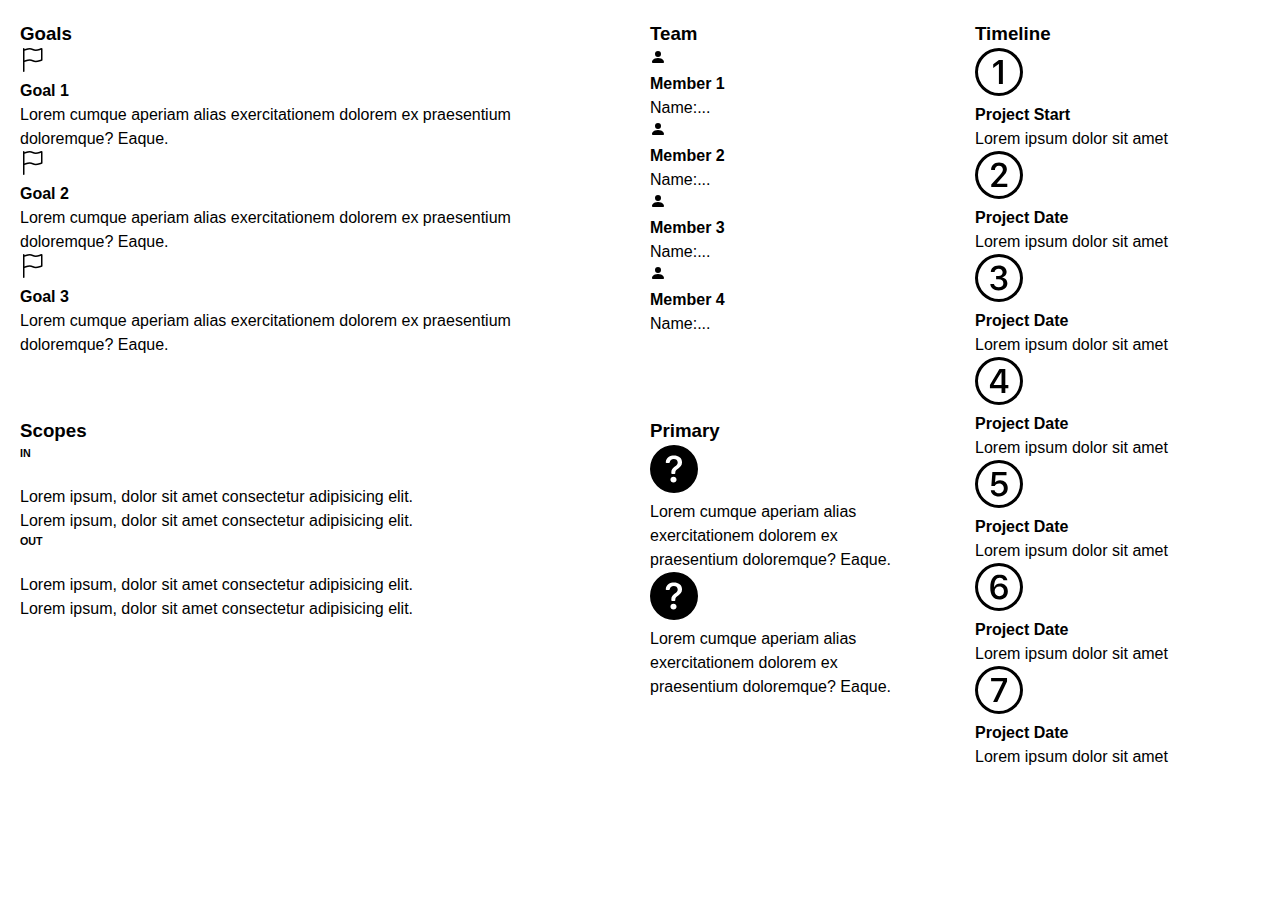
==== digital-cv.html @ 248bc459 "Add files via upload" ====
<!DOCTYPE html>
<html lang="en">
  <head>
    <meta charset="UTF-8" />
    <meta http-equiv="X-UA-Compatible" content="IE=edge" />
    <meta name="viewport" content="width=device-width, initial-scale=1.0" />
    <title>Digital-cv</title>

    <link rel="preconnect" href="https://fonts.googleapis.com" />
    <link rel="preconnect" href="https://fonts.gstatic.com" crossorigin />
    <link
      href="https://fonts.googleapis.com/css2?family=Inter:wght@200&display=swap"
      rel="stylesheet"
    />
    <link rel="stylesheet" href="css/font.css" />
    <link rel="stylesheet" href="css/laptop.css" />
    <link rel="stylesheet" href="css/mobile.css" />
    <link rel="stylesheet" href="css/tablet.css" />
    <link
      href="https://cdn.jsdelivr.net/npm/bootstrap@5.2.3/dist/css/bootstrap.min.css"
      rel="stylesheet"
      integrity="sha384-rbsA2VBKQhggwzxH7pPCaAqO46MgnOM80zW1RWuH61DGLwZJEdK2Kadq2F9CUG65"
      crossorigin="anonymous"
    />

    <meta name="viewport" content="width=device-width, initial-scale=1" />
  </head>
  <body>
    <script
      src="https://cdn.jsdelivr.net/npm/bootstrap@5.2.3/dist/js/bootstrap.bundle.min.js"
      integrity="sha384-kenU1KFdBIe4zVF0s0G1M5b4hcpxyD9F7jL+jjXkk+Q2h455rYXK/7HAuoJl+0I4"
      crossorigin="anonymous"
    ></script>
    <div class="digital-cv grid">
      <!--GOALS-->
      <div class="goals cv-digi">
        <h3><strong>Goals</strong></h3>
        <div class="content-goals">
          <svg
            xmlns="http://www.w3.org/2000/svg"
            width="24"
            height="24"
            fill="currentColor"
            class="bi bi-flag"
            viewBox="0 0 16 16"
          >
            <path
              d="M14.778.085A.5.5 0 0 1 15 .5V8a.5.5 0 0 1-.314.464L14.5 8l.186.464-.003.001-.006.003-.023.009a12.435 12.435 0 0 1-.397.15c-.264.095-.631.223-1.047.35-.816.252-1.879.523-2.71.523-.847 0-1.548-.28-2.158-.525l-.028-.01C7.68 8.71 7.14 8.5 6.5 8.5c-.7 0-1.638.23-2.437.477A19.626 19.626 0 0 0 3 9.342V15.5a.5.5 0 0 1-1 0V.5a.5.5 0 0 1 1 0v.282c.226-.079.496-.17.79-.26C4.606.272 5.67 0 6.5 0c.84 0 1.524.277 2.121.519l.043.018C9.286.788 9.828 1 10.5 1c.7 0 1.638-.23 2.437-.477a19.587 19.587 0 0 0 1.349-.476l.019-.007.004-.002h.001M14 1.221c-.22.078-.48.167-.766.255-.81.252-1.872.523-2.734.523-.886 0-1.592-.286-2.203-.534l-.008-.003C7.662 1.21 7.139 1 6.5 1c-.669 0-1.606.229-2.415.478A21.294 21.294 0 0 0 3 1.845v6.433c.22-.078.48-.167.766-.255C4.576 7.77 5.638 7.5 6.5 7.5c.847 0 1.548.28 2.158.525l.028.01C9.32 8.29 9.86 8.5 10.5 8.5c.668 0 1.606-.229 2.415-.478A21.317 21.317 0 0 0 14 7.655V1.222z"
            />
          </svg>
          <p>
            <strong>Goal 1</strong><br />Lorem cumque aperiam alias
            exercitationem dolorem ex praesentium doloremque? Eaque.
          </p>
        </div>

        <div class="content-goals">
          <svg
            xmlns="http://www.w3.org/2000/svg"
            width="24"
            height="24"
            fill="currentColor"
            class="bi bi-flag"
            viewBox="0 0 16 16"
          >
            <path
              d="M14.778.085A.5.5 0 0 1 15 .5V8a.5.5 0 0 1-.314.464L14.5 8l.186.464-.003.001-.006.003-.023.009a12.435 12.435 0 0 1-.397.15c-.264.095-.631.223-1.047.35-.816.252-1.879.523-2.71.523-.847 0-1.548-.28-2.158-.525l-.028-.01C7.68 8.71 7.14 8.5 6.5 8.5c-.7 0-1.638.23-2.437.477A19.626 19.626 0 0 0 3 9.342V15.5a.5.5 0 0 1-1 0V.5a.5.5 0 0 1 1 0v.282c.226-.079.496-.17.79-.26C4.606.272 5.67 0 6.5 0c.84 0 1.524.277 2.121.519l.043.018C9.286.788 9.828 1 10.5 1c.7 0 1.638-.23 2.437-.477a19.587 19.587 0 0 0 1.349-.476l.019-.007.004-.002h.001M14 1.221c-.22.078-.48.167-.766.255-.81.252-1.872.523-2.734.523-.886 0-1.592-.286-2.203-.534l-.008-.003C7.662 1.21 7.139 1 6.5 1c-.669 0-1.606.229-2.415.478A21.294 21.294 0 0 0 3 1.845v6.433c.22-.078.48-.167.766-.255C4.576 7.77 5.638 7.5 6.5 7.5c.847 0 1.548.28 2.158.525l.028.01C9.32 8.29 9.86 8.5 10.5 8.5c.668 0 1.606-.229 2.415-.478A21.317 21.317 0 0 0 14 7.655V1.222z"
            />
          </svg>
          <p>
            <strong>Goal 2</strong><br />Lorem cumque aperiam alias
            exercitationem dolorem ex praesentium doloremque? Eaque.
          </p>
        </div>
        <div class="content-goals">
          <svg
            xmlns="http://www.w3.org/2000/svg"
            width="24"
            height="24"
            fill="currentColor"
            class="bi bi-flag"
            viewBox="0 0 16 16"
          >
            <path
              d="M14.778.085A.5.5 0 0 1 15 .5V8a.5.5 0 0 1-.314.464L14.5 8l.186.464-.003.001-.006.003-.023.009a12.435 12.435 0 0 1-.397.15c-.264.095-.631.223-1.047.35-.816.252-1.879.523-2.71.523-.847 0-1.548-.28-2.158-.525l-.028-.01C7.68 8.71 7.14 8.5 6.5 8.5c-.7 0-1.638.23-2.437.477A19.626 19.626 0 0 0 3 9.342V15.5a.5.5 0 0 1-1 0V.5a.5.5 0 0 1 1 0v.282c.226-.079.496-.17.79-.26C4.606.272 5.67 0 6.5 0c.84 0 1.524.277 2.121.519l.043.018C9.286.788 9.828 1 10.5 1c.7 0 1.638-.23 2.437-.477a19.587 19.587 0 0 0 1.349-.476l.019-.007.004-.002h.001M14 1.221c-.22.078-.48.167-.766.255-.81.252-1.872.523-2.734.523-.886 0-1.592-.286-2.203-.534l-.008-.003C7.662 1.21 7.139 1 6.5 1c-.669 0-1.606.229-2.415.478A21.294 21.294 0 0 0 3 1.845v6.433c.22-.078.48-.167.766-.255C4.576 7.77 5.638 7.5 6.5 7.5c.847 0 1.548.28 2.158.525l.028.01C9.32 8.29 9.86 8.5 10.5 8.5c.668 0 1.606-.229 2.415-.478A21.317 21.317 0 0 0 14 7.655V1.222z"
            />
          </svg>
          <p>
            <strong>Goal 3</strong><br />Lorem cumque aperiam alias
            exercitationem dolorem ex praesentium doloremque? Eaque.
          </p>
        </div>
      </div>
      <!--Team-->
      <div class="team cv-digi">
        <h3><strong>Team</strong></h3>
        <div class="all-team">
          <div class="content-team">
            <svg
              xmlns="http://www.w3.org/2000/svg"
              width="16"
              height="16"
              fill="currentColor"
              class="bi bi-person-fill"
              viewBox="0 0 16 16"
            >
              <path
                d="M3 14s-1 0-1-1 1-4 6-4 6 3 6 4-1 1-1 1H3zm5-6a3 3 0 1 0 0-6 3 3 0 0 0 0 6z"
              />
            </svg>
            <p><strong>Member 1</strong><br />Name:...</p>
          </div>
          <div class="content-team">
            <svg
              xmlns="http://www.w3.org/2000/svg"
              width="16"
              height="16"
              fill="currentColor"
              class="bi bi-person-fill"
              viewBox="0 0 16 16"
            >
              <path
                d="M3 14s-1 0-1-1 1-4 6-4 6 3 6 4-1 1-1 1H3zm5-6a3 3 0 1 0 0-6 3 3 0 0 0 0 6z"
              />
            </svg>
            <p><strong>Member 2</strong><br />Name:...</p>
          </div>
          <div class="content-team">
            <svg
              xmlns="http://www.w3.org/2000/svg"
              width="16"
              height="16"
              fill="currentColor"
              class="bi bi-person-fill"
              viewBox="0 0 16 16"
            >
              <path
                d="M3 14s-1 0-1-1 1-4 6-4 6 3 6 4-1 1-1 1H3zm5-6a3 3 0 1 0 0-6 3 3 0 0 0 0 6z"
              />
            </svg>
            <p><strong>Member 3</strong><br />Name:...</p>
          </div>
          <div class="content-team">
            <svg
              xmlns="http://www.w3.org/2000/svg"
              width="16"
              height="16"
              fill="currentColor"
              class="bi bi-person-fill"
              viewBox="0 0 16 16"
            >
              <path
                d="M3 14s-1 0-1-1 1-4 6-4 6 3 6 4-1 1-1 1H3zm5-6a3 3 0 1 0 0-6 3 3 0 0 0 0 6z"
              />
            </svg>
            <p><strong>Member 4</strong><br />Name:...</p>
          </div>
        </div>
      </div>
      <!--Timeline-->
      <div class="time-line cv-digi">
        <h3><strong>Timeline</strong></h3>
        <div class="conten-timeline">
          <svg
            xmlns="http://www.w3.org/2000/svg"
            width="48"
            height="48"
            fill="currentColor"
            class="bi bi-1-circle"
            viewBox="0 0 16 16"
          >
            <path
              d="M1 8a7 7 0 1 0 14 0A7 7 0 0 0 1 8Zm15 0A8 8 0 1 1 0 8a8 8 0 0 1 16 0ZM9.283 4.002V12H7.971V5.338h-.065L6.072 6.656V5.385l1.899-1.383h1.312Z"
            />
          </svg>
          <p class="text">
            <strong>Project Start</strong>
            <br />
            Lorem ipsum dolor sit amet
          </p>
        </div>
        <div class="conten-timeline">
          <svg
            xmlns="http://www.w3.org/2000/svg"
            width="48"
            height="48"
            fill="currentColor"
            class="bi bi-2-circle"
            viewBox="0 0 16 16"
          >
            <path
              d="M1 8a7 7 0 1 0 14 0A7 7 0 0 0 1 8Zm15 0A8 8 0 1 1 0 8a8 8 0 0 1 16 0ZM6.646 6.24v.07H5.375v-.064c0-1.213.879-2.402 2.637-2.402 1.582 0 2.613.949 2.613 2.215 0 1.002-.6 1.667-1.287 2.43l-.096.107-1.974 2.22v.077h3.498V12H5.422v-.832l2.97-3.293c.434-.475.903-1.008.903-1.705 0-.744-.557-1.236-1.313-1.236-.843 0-1.336.615-1.336 1.306Z"
            />
          </svg>
          <p class="text">
            <strong>Project Date</strong>
            <br />
            Lorem ipsum dolor sit amet
          </p>
        </div>
        <div class="conten-timeline">
          <svg
            xmlns="http://www.w3.org/2000/svg"
            width="48"
            height="48"
            fill="currentColor"
            class="bi bi-3-circle"
            viewBox="0 0 16 16"
          >
            <path
              d="M7.918 8.414h-.879V7.342h.838c.78 0 1.348-.522 1.342-1.237 0-.709-.563-1.195-1.348-1.195-.79 0-1.312.498-1.348 1.055H5.275c.036-1.137.95-2.115 2.625-2.121 1.594-.012 2.608.885 2.637 2.062.023 1.137-.885 1.776-1.482 1.875v.07c.703.07 1.71.64 1.734 1.917.024 1.459-1.277 2.396-2.93 2.396-1.705 0-2.707-.967-2.754-2.144H6.33c.059.597.68 1.06 1.541 1.066.973.006 1.6-.563 1.588-1.354-.006-.779-.621-1.318-1.541-1.318Z"
            />
            <path
              d="M16 8A8 8 0 1 1 0 8a8 8 0 0 1 16 0ZM1 8a7 7 0 1 0 14 0A7 7 0 0 0 1 8Z"
            />
          </svg>
          <p class="text">
            <strong>Project Date</strong>
            <br />
            Lorem ipsum dolor sit amet
          </p>
        </div>
        <div class="conten-timeline">
          <svg
            xmlns="http://www.w3.org/2000/svg"
            width="48"
            height="48"
            fill="currentColor"
            class="bi bi-4-circle"
            viewBox="0 0 16 16"
          >
            <path
              d="M7.519 5.057c.22-.352.439-.703.657-1.055h1.933v5.332h1.008v1.107H10.11V12H8.85v-1.559H4.978V9.322c.77-1.427 1.656-2.847 2.542-4.265ZM6.225 9.281v.053H8.85V5.063h-.065c-.867 1.33-1.787 2.806-2.56 4.218Z"
            />
            <path
              d="M16 8A8 8 0 1 1 0 8a8 8 0 0 1 16 0ZM1 8a7 7 0 1 0 14 0A7 7 0 0 0 1 8Z"
            />
          </svg>
          <p class="text">
            <strong>Project Date</strong>
            <br />
            Lorem ipsum dolor sit amet
          </p>
        </div>
        <div class="conten-timeline">
          <svg
            xmlns="http://www.w3.org/2000/svg"
            width="48"
            height="48"
            fill="currentColor"
            class="bi bi-5-circle"
            viewBox="0 0 16 16"
          >
            <path
              d="M1 8a7 7 0 1 1 14 0A7 7 0 0 1 1 8Zm15 0A8 8 0 1 0 0 8a8 8 0 0 0 16 0Zm-8.006 4.158c-1.57 0-2.654-.902-2.719-2.115h1.237c.14.72.832 1.031 1.529 1.031.791 0 1.57-.597 1.57-1.681 0-.967-.732-1.57-1.582-1.57-.767 0-1.242.45-1.435.808H5.445L5.791 4h4.705v1.103H6.875l-.193 2.343h.064c.17-.258.715-.68 1.611-.68 1.383 0 2.561.944 2.561 2.585 0 1.687-1.184 2.806-2.924 2.806Z"
            />
          </svg>
          <p class="text">
            <strong>Project Date</strong>
            <br />
            Lorem ipsum dolor sit amet
          </p>
        </div>
        <div class="conten-timeline">
          <svg
            xmlns="http://www.w3.org/2000/svg"
            width="48"
            height="48"
            fill="currentColor"
            class="bi bi-6-circle"
            viewBox="0 0 16 16"
          >
            <path
              d="M1 8a7 7 0 1 0 14 0A7 7 0 0 0 1 8Zm15 0A8 8 0 1 1 0 8a8 8 0 0 1 16 0ZM8.21 3.855c1.612 0 2.515.99 2.573 1.899H9.494c-.1-.358-.51-.815-1.312-.815-1.078 0-1.817 1.09-1.805 3.036h.082c.229-.545.855-1.155 1.98-1.155 1.254 0 2.508.88 2.508 2.555 0 1.77-1.218 2.783-2.847 2.783-.932 0-1.84-.328-2.409-1.254-.369-.603-.597-1.459-.597-2.642 0-3.012 1.248-4.407 3.117-4.407Zm-.099 4.008c-.92 0-1.564.65-1.564 1.576 0 1.032.703 1.635 1.558 1.635.868 0 1.553-.533 1.553-1.629 0-1.06-.744-1.582-1.547-1.582Z"
            />
          </svg>
          <p class="text">
            <strong>Project Date</strong>
            <br />
            Lorem ipsum dolor sit amet
          </p>
        </div>
        <div class="conten-timeline">
          <svg
            xmlns="http://www.w3.org/2000/svg"
            width="48"
            height="48"
            fill="currentColor"
            class="bi bi-7-circle"
            viewBox="0 0 16 16"
          >
            <path
              d="M1 8a7 7 0 1 0 14 0A7 7 0 0 0 1 8Zm15 0A8 8 0 1 1 0 8a8 8 0 0 1 16 0ZM5.37 5.11V4.001h5.308V5.15L7.42 12H6.025l3.317-6.82v-.07H5.369Z"
            />
          </svg>
          <p class="text">
            <strong>Project Date</strong>
            <br />
            Lorem ipsum dolor sit amet
          </p>
        </div>
      </div>
      <!--Scopes-->
      <div class="scopes cv-digi">
        <h3><strong>Scopes</strong></h3>
        <div class="content-scopes">
          <div class="in">
            <h6><strong>IN</strong></h6>
            <br />
            <p>Lorem ipsum, dolor sit amet consectetur adipisicing elit.</p>

            <p>Lorem ipsum, dolor sit amet consectetur adipisicing elit.</p>
          </div>
          <div class="out">
            <h6><strong>OUT</strong></h6>
            <br />
            <p>Lorem ipsum, dolor sit amet consectetur adipisicing elit.</p>

            <p>Lorem ipsum, dolor sit amet consectetur adipisicing elit.</p>
          </div>
        </div>
      </div>
      <!--PRIMARY-->
      <div class="primary cv-digi">
        <h3><strong>Primary</strong></h3>
        <div class="conten-primary">
          <svg
            xmlns="http://www.w3.org/2000/svg"
            width="48"
            height="48"
            fill="currentColor"
            class="bi bi-question-circle-fill"
            viewBox="0 0 16 16"
          >
            <path
              d="M16 8A8 8 0 1 1 0 8a8 8 0 0 1 16 0zM5.496 6.033h.825c.138 0 .248-.113.266-.25.09-.656.54-1.134 1.342-1.134.686 0 1.314.343 1.314 1.168 0 .635-.374.927-.965 1.371-.673.489-1.206 1.06-1.168 1.987l.003.217a.25.25 0 0 0 .25.246h.811a.25.25 0 0 0 .25-.25v-.105c0-.718.273-.927 1.01-1.486.609-.463 1.244-.977 1.244-2.056 0-1.511-1.276-2.241-2.673-2.241-1.267 0-2.655.59-2.75 2.286a.237.237 0 0 0 .241.247zm2.325 6.443c.61 0 1.029-.394 1.029-.927 0-.552-.42-.94-1.029-.94-.584 0-1.009.388-1.009.94 0 .533.425.927 1.01.927z"
            />
          </svg>
          <p>
            Lorem cumque aperiam alias exercitationem dolorem ex praesentium
            doloremque? Eaque.
          </p>
        </div>
        <div class="conten-primary">
          <svg
            xmlns="http://www.w3.org/2000/svg"
            width="48"
            height="48"
            fill="currentColor"
            class="bi bi-question-circle-fill"
            viewBox="0 0 16 16"
          >
            <path
              d="M16 8A8 8 0 1 1 0 8a8 8 0 0 1 16 0zM5.496 6.033h.825c.138 0 .248-.113.266-.25.09-.656.54-1.134 1.342-1.134.686 0 1.314.343 1.314 1.168 0 .635-.374.927-.965 1.371-.673.489-1.206 1.06-1.168 1.987l.003.217a.25.25 0 0 0 .25.246h.811a.25.25 0 0 0 .25-.25v-.105c0-.718.273-.927 1.01-1.486.609-.463 1.244-.977 1.244-2.056 0-1.511-1.276-2.241-2.673-2.241-1.267 0-2.655.59-2.75 2.286a.237.237 0 0 0 .241.247zm2.325 6.443c.61 0 1.029-.394 1.029-.927 0-.552-.42-.94-1.029-.94-.584 0-1.009.388-1.009.94 0 .533.425.927 1.01.927z"
            />
          </svg>
          <p>
            Lorem cumque aperiam alias exercitationem dolorem ex praesentium
            doloremque? Eaque.
          </p>
        </div>
      </div>
    </div>
  </body>
</html>
---- css/font.css ----
@font-face {
	font-family: 'open_sanslight';
	src: url('../fonts/OpenSans-Light-webfont.eot');
	src: url('../fonts/OpenSans-Light-webfont.eot#iefix') format('embedded-opentype'),
		url('../fonts/OpenSans-Light-webfont.woff') format('woff'),
		url('../fonts/OpenSans-Light-webfont.ttf') format('truetype'),
		url('../fonts/OpenSans-Light-webfont.svg#open_sanslight') format('svg');
	font-weight: normal;
	font-style: normal;

}

@font-face {
	font-family: 'open_sansitalic';
	src: url('../fonts/OpenSans-Italic-webfont.eot');
	src: url('../fonts/OpenSans-Italic-webfont.eot#iefix') format('embedded-opentype'),
		url('../fonts/OpenSans-Italic-webfont.woff') format('woff'),
		url('../fonts/OpenSans-Italic-webfont.ttf') format('truetype'),
		url('../fonts/OpenSans-Italic-webfont.svg#open_sansitalic') format('svg');
	font-weight: normal;
	font-style: normal;

}

@font-face {
	font-family: 'open_sanssemibold';
	src: url('../fonts/OpenSans-Semibold-webfont.eot');
	src: url('../fonts/OpenSans-Semibold-webfont.eot#iefix') format('embedded-opentype'),
		url('../fonts/OpenSans-Semibold-webfont.woff') format('woff'),
		url('../fonts/OpenSans-Semibold-webfont.ttf') format('truetype'),
		url('../fonts/OpenSans-Semibold-webfont.svg#open_sanssemibold') format('svg');
	font-weight: normal;
	font-style: normal;

}


@font-face {
	font-family: 'open_sanslight_italic';
	src: url('../fonts/OpenSans-LightItalic-webfont.eot');
	src: url('../fonts/OpenSans-LightItalic-webfont.eot#iefix') format('embedded-opentype'),
		url('../fonts/OpenSans-LightItalic-webfont.woff') format('woff'),
		url('../fonts/OpenSans-LightItalic-webfont.ttf') format('truetype'),
		url('../fonts/OpenSans-LightItalic-webfont.svg#open_sanslight_italic') format('svg');
	font-weight: normal;
	font-style: normal;

}

@font-face {
	font-family: 'open_sansregular';
	src: url('../fonts/OpenSans-Regular-webfont.eot');
	src: url('../fonts/OpenSans-Regular-webfont.eot#iefix') format('embedded-opentype'),
		url('../fonts/OpenSans-Regular-webfont.woff') format('woff'),
		url('../fonts/OpenSans-Regular-webfont.ttf') format('truetype'),
		url('../fonts/OpenSans-Regular-webfont.svg#open_sansregular') format('svg');
	font-weight: normal;
	font-style: normal;

}


@font-face {
	font-family: 'fontello';
	src: url('../fonts/fontello.eot');
	src: url('../fonts/fontello.eot#iefix') format('embedded-opentype'),
		url('../fonts/fontello.woff') format('woff'),
		url('../fonts/fontello.ttf') format('truetype'),
		url('../fonts/fontello.svg#fontello') format('svg');
	font-weight: normal;
	font-style: normal;
}

[class^="icon-"]:before,
[class*=" icon-"]:before {
	font-family: "fontello";
	font-style: normal;
	font-weight: normal;
	speak-as: none;

	display: inline-block;
	text-decoration: inherit;
	width: 1em;
	margin-right: .2em;
	text-align: center;
	/* opacity: .8; */

	/* For safety - reset parent styles, that can break glyph codes*/
	font-variant: normal;
	text-transform: none;

	/* fix buttons height, for twitter bootstrap */
	line-height: 1em;

	/* Animation center compensation - margins should be symmetric */
	/* remove if not needed */
	margin-left: .2em;

	/* you can be more comfortable with increased icons size */
	/* font-size: 120%; */

	/* Font smoothing. That was taken from TWBS */
	-webkit-font-smoothing: antialiased;
	-moz-osx-font-smoothing: grayscale;

	/* Uncomment for 3D effect */
	/* text-shadow: 1px 1px 1px rgba(127, 127, 127, 0.3); */
}

.icon-emo-happy:before {
	content: '\e800';
}

/* '' */
.icon-emo-wink:before {
	content: '\e801';
}

/* '' */
.icon-emo-wink2:before {
	content: '\e802';
}

/* '' */
.icon-emo-unhappy:before {
	content: '\e803';
}

/* '' */
.icon-emo-sleep:before {
	content: '\e804';
}

/* '' */
.icon-emo-thumbsup:before {
	content: '\e805';
}

/* '' */
.icon-emo-devil:before {
	content: '\e806';
}

/* '' */
.icon-emo-surprised:before {
	content: '\e807';
}

/* '' */
.icon-emo-tongue:before {
	content: '\e808';
}

/* '' */
.icon-emo-coffee:before {
	content: '\e809';
}

/* '' */
.icon-emo-sunglasses:before {
	content: '\e80a';
}

/* '' */
.icon-emo-displeased:before {
	content: '\e80b';
}

/* '' */
.icon-emo-beer:before {
	content: '\e80c';
}

/* '' */
.icon-emo-grin:before {
	content: '\e80d';
}

/* '' */
.icon-emo-angry:before {
	content: '\e80e';
}

/* '' */
.icon-emo-saint:before {
	content: '\e80f';
}

/* '' */
.icon-emo-cry:before {
	content: '\e810';
}

/* '' */
.icon-emo-shoot:before {
	content: '\e811';
}

/* '' */
.icon-emo-squint:before {
	content: '\e812';
}

/* '' */
.icon-emo-laugh:before {
	content: '\e813';
}

/* '' */
.icon-spin1:before {
	content: '\e814';
}

/* '' */
.icon-spin2:before {
	content: '\e815';
}

/* '' */
.icon-spin3:before {
	content: '\e816';
}

/* '' */
.icon-spin4:before {
	content: '\e817';
}

/* '' */
.icon-spin5:before {
	content: '\e818';
}

/* '' */
.icon-spin6:before {
	content: '\e819';
}

/* '' */
.icon-firefox:before {
	content: '\e81a';
}

/* '' */
.icon-chrome:before {
	content: '\e81b';
}

/* '' */
.icon-opera:before {
	content: '\e81c';
}

/* '' */
.icon-ie:before {
	content: '\e81d';
}

/* '' */
.icon-crown:before {
	content: '\e81e';
}

/* '' */
.icon-crown-plus:before {
	content: '\e81f';
}

/* '' */
.icon-crown-minus:before {
	content: '\e820';
}

/* '' */
.icon-marquee:before {
	content: '\e821';
}

/* '' */
.icon-glass:before {
	content: '\e822';
}

/* '' */
.icon-music:before {
	content: '\e823';
}

/* '' */
.icon-search:before {
	content: '\e824';
}

/* '' */
.icon-mail:before {
	content: '\e825';
}

/* '' */
.icon-mail-alt:before {
	content: '\e826';
}

/* '' */
.icon-mail-squared:before {
	content: '\e827';
}

/* '' */
.icon-heart:before {
	content: '\e828';
}

/* '' */
.icon-heart-empty:before {
	content: '\e829';
}

/* '' */
.icon-star-1:before {
	content: '\e82a';
}

/* '' */
.icon-star-empty-1:before {
	content: '\e82b';
}

/* '' */
.icon-star-half:before {
	content: '\e82c';
}

/* '' */
.icon-star-half-alt:before {
	content: '\e82d';
}

/* '' */
.icon-user:before {
	content: '\e82e';
}

/* '' */
.icon-user-plus:before {
	content: '\e82f';
}

/* '' */
.icon-user-times:before {
	content: '\e830';
}

/* '' */
.icon-users:before {
	content: '\e831';
}

/* '' */
.icon-male:before {
	content: '\e832';
}

/* '' */
.icon-female:before {
	content: '\e833';
}

/* '' */
.icon-child:before {
	content: '\e834';
}

/* '' */
.icon-user-secret:before {
	content: '\e835';
}

/* '' */
.icon-video:before {
	content: '\e836';
}

/* '' */
.icon-videocam:before {
	content: '\e837';
}

/* '' */
.icon-picture:before {
	content: '\e838';
}

/* '' */
.icon-camera:before {
	content: '\e839';
}

/* '' */
.icon-camera-alt:before {
	content: '\e83a';
}

/* '' */
.icon-th-large:before {
	content: '\e83b';
}

/* '' */
.icon-th:before {
	content: '\e83c';
}

/* '' */
.icon-th-list:before {
	content: '\e83d';
}

/* '' */
.icon-ok:before {
	content: '\e83e';
}

/* '' */
.icon-ok-circled:before {
	content: '\e83f';
}

/* '' */
.icon-ok-circled2:before {
	content: '\e840';
}

/* '' */
.icon-ok-squared:before {
	content: '\e841';
}

/* '' */
.icon-cancel:before {
	content: '\e842';
}

/* '' */
.icon-cancel-circled:before {
	content: '\e843';
}

/* '' */
.icon-cancel-circled2:before {
	content: '\e844';
}

/* '' */
.icon-plus:before {
	content: '\e845';
}

/* '' */
.icon-plus-circled:before {
	content: '\e846';
}

/* '' */
.icon-plus-squared:before {
	content: '\e847';
}

/* '' */
.icon-plus-squared-alt:before {
	content: '\e848';
}

/* '' */
.icon-minus:before {
	content: '\e849';
}

/* '' */
.icon-minus-circled:before {
	content: '\e84a';
}

/* '' */
.icon-minus-squared:before {
	content: '\e84b';
}

/* '' */
.icon-minus-squared-alt:before {
	content: '\e84c';
}

/* '' */
.icon-help:before {
	content: '\e84d';
}

/* '' */
.icon-help-circled:before {
	content: '\e84e';
}

/* '' */
.icon-info-circled:before {
	content: '\e84f';
}

/* '' */
.icon-info:before {
	content: '\e850';
}

/* '' */
.icon-home:before {
	content: '\e851';
}

/* '' */
.icon-link:before {
	content: '\e852';
}

/* '' */
.icon-unlink:before {
	content: '\e853';
}

/* '' */
.icon-link-ext:before {
	content: '\e854';
}

/* '' */
.icon-link-ext-alt:before {
	content: '\e855';
}

/* '' */
.icon-attach:before {
	content: '\e856';
}

/* '' */
.icon-lock:before {
	content: '\e857';
}

/* '' */
.icon-lock-open:before {
	content: '\e858';
}

/* '' */
.icon-lock-open-alt:before {
	content: '\e859';
}

/* '' */
.icon-pin:before {
	content: '\e85a';
}

/* '' */
.icon-eye:before {
	content: '\e85b';
}

/* '' */
.icon-eye-off:before {
	content: '\e85c';
}

/* '' */
.icon-tag-1:before {
	content: '\e85d';
}

/* '' */
.icon-tags:before {
	content: '\e85e';
}

/* '' */
.icon-bookmark:before {
	content: '\e85f';
}

/* '' */
.icon-bookmark-empty:before {
	content: '\e860';
}

/* '' */
.icon-flag:before {
	content: '\e861';
}

/* '' */
.icon-flag-empty:before {
	content: '\e862';
}

/* '' */
.icon-flag-checkered:before {
	content: '\e863';
}

/* '' */
.icon-thumbs-up:before {
	content: '\e864';
}

/* '' */
.icon-thumbs-down:before {
	content: '\e865';
}

/* '' */
.icon-thumbs-up-alt:before {
	content: '\e866';
}

/* '' */
.icon-thumbs-down-alt:before {
	content: '\e867';
}

/* '' */
.icon-download:before {
	content: '\e868';
}

/* '' */
.icon-upload:before {
	content: '\e869';
}

/* '' */
.icon-download-cloud:before {
	content: '\e86a';
}

/* '' */
.icon-upload-cloud:before {
	content: '\e86b';
}

/* '' */
.icon-reply:before {
	content: '\e86c';
}

/* '' */
.icon-reply-all:before {
	content: '\e86d';
}

/* '' */
.icon-forward:before {
	content: '\e86e';
}

/* '' */
.icon-quote-left:before {
	content: '\e86f';
}

/* '' */
.icon-quote-right:before {
	content: '\e870';
}

/* '' */
.icon-code:before {
	content: '\e871';
}

/* '' */
.icon-export:before {
	content: '\e872';
}

/* '' */
.icon-export-alt:before {
	content: '\e873';
}

/* '' */
.icon-share:before {
	content: '\e874';
}

/* '' */
.icon-share-squared:before {
	content: '\e875';
}

/* '' */
.icon-pencil:before {
	content: '\e876';
}

/* '' */
.icon-pencil-squared:before {
	content: '\e877';
}

/* '' */
.icon-edit:before {
	content: '\e878';
}

/* '' */
.icon-print:before {
	content: '\e879';
}

/* '' */
.icon-retweet:before {
	content: '\e87a';
}

/* '' */
.icon-keyboard:before {
	content: '\e87b';
}

/* '' */
.icon-gamepad:before {
	content: '\e87c';
}

/* '' */
.icon-comment:before {
	content: '\e87d';
}

/* '' */
.icon-chat:before {
	content: '\e87e';
}

/* '' */
.icon-comment-empty:before {
	content: '\e87f';
}

/* '' */
.icon-chat-empty:before {
	content: '\e880';
}

/* '' */
.icon-bell:before {
	content: '\e881';
}

/* '' */
.icon-bell-alt:before {
	content: '\e882';
}

/* '' */
.icon-bell-off:before {
	content: '\e883';
}

/* '' */
.icon-bell-off-empty:before {
	content: '\e884';
}

/* '' */
.icon-attention-alt:before {
	content: '\e885';
}

/* '' */
.icon-attention:before {
	content: '\e886';
}

/* '' */
.icon-attention-circled:before {
	content: '\e887';
}

/* '' */
.icon-location:before {
	content: '\e888';
}

/* '' */
.icon-direction:before {
	content: '\e889';
}

/* '' */
.icon-compass:before {
	content: '\e88a';
}

/* '' */
.icon-trash:before {
	content: '\e88b';
}

/* '' */
.icon-trash-empty:before {
	content: '\e88c';
}

/* '' */
.icon-doc:before {
	content: '\e88d';
}

/* '' */
.icon-docs:before {
	content: '\e88e';
}

/* '' */
.icon-doc-text:before {
	content: '\e88f';
}

/* '' */
.icon-doc-inv:before {
	content: '\e890';
}

/* '' */
.icon-doc-text-inv:before {
	content: '\e891';
}

/* '' */
.icon-file-pdf:before {
	content: '\e892';
}

/* '' */
.icon-file-word:before {
	content: '\e893';
}

/* '' */
.icon-file-excel:before {
	content: '\e894';
}

/* '' */
.icon-file-powerpoint:before {
	content: '\e895';
}

/* '' */
.icon-file-image:before {
	content: '\e896';
}

/* '' */
.icon-file-archive:before {
	content: '\e897';
}

/* '' */
.icon-file-audio:before {
	content: '\e898';
}

/* '' */
.icon-file-video:before {
	content: '\e899';
}

/* '' */
.icon-file-code:before {
	content: '\e89a';
}

/* '' */
.icon-folder:before {
	content: '\e89b';
}

/* '' */
.icon-folder-open:before {
	content: '\e89c';
}

/* '' */
.icon-folder-empty:before {
	content: '\e89d';
}

/* '' */
.icon-folder-open-empty:before {
	content: '\e89e';
}

/* '' */
.icon-box:before {
	content: '\e89f';
}

/* '' */
.icon-rss:before {
	content: '\e8a0';
}

/* '' */
.icon-rss-squared:before {
	content: '\e8a1';
}

/* '' */
.icon-phone:before {
	content: '\e8a2';
}

/* '' */
.icon-phone-squared:before {
	content: '\e8a3';
}

/* '' */
.icon-fax:before {
	content: '\e8a4';
}

/* '' */
.icon-menu:before {
	content: '\e8a5';
}

/* '' */
.icon-cog:before {
	content: '\e8a6';
}

/* '' */
.icon-cog-alt:before {
	content: '\e8a7';
}

/* '' */
.icon-wrench:before {
	content: '\e8a8';
}

/* '' */
.icon-sliders:before {
	content: '\e8a9';
}

/* '' */
.icon-basket:before {
	content: '\e8aa';
}

/* '' */
.icon-cart-plus:before {
	content: '\e8ab';
}

/* '' */
.icon-cart-arrow-down:before {
	content: '\e8ac';
}

/* '' */
.icon-calendar:before {
	content: '\e8ad';
}

/* '' */
.icon-calendar-empty:before {
	content: '\e8ae';
}

/* '' */
.icon-login:before {
	content: '\e8af';
}

/* '' */
.icon-logout:before {
	content: '\e8b0';
}

/* '' */
.icon-mic:before {
	content: '\e8b1';
}

/* '' */
.icon-mute:before {
	content: '\e8b2';
}

/* '' */
.icon-volume-off:before {
	content: '\e8b3';
}

/* '' */
.icon-volume-down:before {
	content: '\e8b4';
}

/* '' */
.icon-volume-up:before {
	content: '\e8b5';
}

/* '' */
.icon-headphones:before {
	content: '\e8b6';
}

/* '' */
.icon-clock:before {
	content: '\e8b7';
}

/* '' */
.icon-lightbulb:before {
	content: '\e8b8';
}

/* '' */
.icon-block:before {
	content: '\e8b9';
}

/* '' */
.icon-resize-full:before {
	content: '\e8ba';
}

/* '' */
.icon-resize-full-alt:before {
	content: '\e8bb';
}

/* '' */
.icon-resize-small:before {
	content: '\e8bc';
}

/* '' */
.icon-resize-vertical:before {
	content: '\e8bd';
}

/* '' */
.icon-resize-horizontal:before {
	content: '\e8be';
}

/* '' */
.icon-move:before {
	content: '\e8bf';
}

/* '' */
.icon-zoom-in:before {
	content: '\e8c0';
}

/* '' */
.icon-zoom-out:before {
	content: '\e8c1';
}

/* '' */
.icon-down-circled2:before {
	content: '\e8c2';
}

/* '' */
.icon-up-circled2:before {
	content: '\e8c3';
}

/* '' */
.icon-left-circled2:before {
	content: '\e8c4';
}

/* '' */
.icon-right-circled2:before {
	content: '\e8c5';
}

/* '' */
.icon-down-dir:before {
	content: '\e8c6';
}

/* '' */
.icon-up-dir:before {
	content: '\e8c7';
}

/* '' */
.icon-left-dir:before {
	content: '\e8c8';
}

/* '' */
.icon-right-dir:before {
	content: '\e8c9';
}

/* '' */
.icon-down-open:before {
	content: '\e8ca';
}

/* '' */
.icon-left-open:before {
	content: '\e8cb';
}

/* '' */
.icon-right-open:before {
	content: '\e8cc';
}

/* '' */
.icon-up-open:before {
	content: '\e8cd';
}

/* '' */
.icon-angle-left:before {
	content: '\e8ce';
}

/* '' */
.icon-angle-right:before {
	content: '\e8cf';
}

/* '' */
.icon-angle-up:before {
	content: '\e8d0';
}

/* '' */
.icon-angle-down:before {
	content: '\e8d1';
}

/* '' */
.icon-angle-circled-left:before {
	content: '\e8d2';
}

/* '' */
.icon-angle-circled-right:before {
	content: '\e8d3';
}

/* '' */
.icon-angle-circled-up:before {
	content: '\e8d4';
}

/* '' */
.icon-angle-circled-down:before {
	content: '\e8d5';
}

/* '' */
.icon-angle-double-left:before {
	content: '\e8d6';
}

/* '' */
.icon-angle-double-right:before {
	content: '\e8d7';
}

/* '' */
.icon-angle-double-up:before {
	content: '\e8d8';
}

/* '' */
.icon-angle-double-down:before {
	content: '\e8d9';
}

/* '' */
.icon-down:before {
	content: '\e8da';
}

/* '' */
.icon-left:before {
	content: '\e8db';
}

/* '' */
.icon-right:before {
	content: '\e8dc';
}

/* '' */
.icon-up:before {
	content: '\e8dd';
}

/* '' */
.icon-down-big:before {
	content: '\e8de';
}

/* '' */
.icon-left-big:before {
	content: '\e8df';
}

/* '' */
.icon-right-big:before {
	content: '\e8e0';
}

/* '' */
.icon-up-big:before {
	content: '\e8e1';
}

/* '' */
.icon-right-hand:before {
	content: '\e8e2';
}

/* '' */
.icon-left-hand:before {
	content: '\e8e3';
}

/* '' */
.icon-up-hand:before {
	content: '\e8e4';
}

/* '' */
.icon-down-hand:before {
	content: '\e8e5';
}

/* '' */
.icon-left-circled:before {
	content: '\e8e6';
}

/* '' */
.icon-right-circled:before {
	content: '\e8e7';
}

/* '' */
.icon-up-circled:before {
	content: '\e8e8';
}

/* '' */
.icon-down-circled:before {
	content: '\e8e9';
}

/* '' */
.icon-cw:before {
	content: '\e8ea';
}

/* '' */
.icon-ccw:before {
	content: '\e8eb';
}

/* '' */
.icon-arrows-cw:before {
	content: '\e8ec';
}

/* '' */
.icon-level-up:before {
	content: '\e8ed';
}

/* '' */
.icon-level-down:before {
	content: '\e8ee';
}

/* '' */
.icon-shuffle:before {
	content: '\e8ef';
}

/* '' */
.icon-exchange:before {
	content: '\e8f0';
}

/* '' */
.icon-history:before {
	content: '\e8f1';
}

/* '' */
.icon-expand:before {
	content: '\e8f2';
}

/* '' */
.icon-collapse:before {
	content: '\e8f3';
}

/* '' */
.icon-expand-right:before {
	content: '\e8f4';
}

/* '' */
.icon-collapse-left:before {
	content: '\e8f5';
}

/* '' */
.icon-play:before {
	content: '\e8f6';
}

/* '' */
.icon-play-circled:before {
	content: '\e8f7';
}

/* '' */
.icon-play-circled2:before {
	content: '\e8f8';
}

/* '' */
.icon-stop:before {
	content: '\e8f9';
}

/* '' */
.icon-pause:before {
	content: '\e8fa';
}

/* '' */
.icon-to-end:before {
	content: '\e8fb';
}

/* '' */
.icon-to-end-alt:before {
	content: '\e8fc';
}

/* '' */
.icon-to-start:before {
	content: '\e8fd';
}

/* '' */
.icon-to-start-alt:before {
	content: '\e8fe';
}

/* '' */
.icon-fast-fw:before {
	content: '\e8ff';
}

/* '' */
.icon-fast-bw:before {
	content: '\e900';
}

/* '' */
.icon-eject:before {
	content: '\e901';
}

/* '' */
.icon-target:before {
	content: '\e902';
}

/* '' */
.icon-signal:before {
	content: '\e903';
}

/* '' */
.icon-wifi:before {
	content: '\e904';
}

/* '' */
.icon-award:before {
	content: '\e905';
}

/* '' */
.icon-desktop:before {
	content: '\e906';
}

/* '' */
.icon-laptop:before {
	content: '\e907';
}

/* '' */
.icon-tablet:before {
	content: '\e908';
}

/* '' */
.icon-mobile:before {
	content: '\e909';
}

/* '' */
.icon-inbox:before {
	content: '\e90a';
}

/* '' */
.icon-globe:before {
	content: '\e90b';
}

/* '' */
.icon-sun:before {
	content: '\e90c';
}

/* '' */
.icon-cloud:before {
	content: '\e90d';
}

/* '' */
.icon-flash:before {
	content: '\e90e';
}

/* '' */
.icon-moon:before {
	content: '\e90f';
}

/* '' */
.icon-umbrella-1:before {
	content: '\e910';
}

/* '' */
.icon-flight:before {
	content: '\e911';
}

/* '' */
.icon-fighter-jet:before {
	content: '\e912';
}

/* '' */
.icon-paper-plane:before {
	content: '\e913';
}

/* '' */
.icon-paper-plane-empty:before {
	content: '\e914';
}

/* '' */
.icon-space-shuttle:before {
	content: '\e915';
}

/* '' */
.icon-leaf:before {
	content: '\e916';
}

/* '' */
.icon-font:before {
	content: '\e917';
}

/* '' */
.icon-bold:before {
	content: '\e918';
}

/* '' */
.icon-medium:before {
	content: '\e919';
}

/* '' */
.icon-italic:before {
	content: '\e91a';
}

/* '' */
.icon-header:before {
	content: '\e91b';
}

/* '' */
.icon-paragraph:before {
	content: '\e91c';
}

/* '' */
.icon-text-height:before {
	content: '\e91d';
}

/* '' */
.icon-text-width:before {
	content: '\e91e';
}

/* '' */
.icon-align-left:before {
	content: '\e91f';
}

/* '' */
.icon-align-center:before {
	content: '\e920';
}

/* '' */
.icon-align-right:before {
	content: '\e921';
}

/* '' */
.icon-align-justify:before {
	content: '\e922';
}

/* '' */
.icon-list:before {
	content: '\e923';
}

/* '' */
.icon-indent-left:before {
	content: '\e924';
}

/* '' */
.icon-indent-right:before {
	content: '\e925';
}

/* '' */
.icon-list-bullet:before {
	content: '\e926';
}

/* '' */
.icon-list-numbered:before {
	content: '\e927';
}

/* '' */
.icon-strike:before {
	content: '\e928';
}

/* '' */
.icon-underline:before {
	content: '\e929';
}

/* '' */
.icon-superscript:before {
	content: '\e92a';
}

/* '' */
.icon-subscript:before {
	content: '\e92b';
}

/* '' */
.icon-table:before {
	content: '\e92c';
}

/* '' */
.icon-columns:before {
	content: '\e92d';
}

/* '' */
.icon-crop:before {
	content: '\e92e';
}

/* '' */
.icon-scissors:before {
	content: '\e92f';
}

/* '' */
.icon-paste:before {
	content: '\e930';
}

/* '' */
.icon-briefcase:before {
	content: '\e931';
}

/* '' */
.icon-suitcase:before {
	content: '\e932';
}

/* '' */
.icon-ellipsis:before {
	content: '\e933';
}

/* '' */
.icon-ellipsis-vert:before {
	content: '\e934';
}

/* '' */
.icon-off:before {
	content: '\e935';
}

/* '' */
.icon-road:before {
	content: '\e936';
}

/* '' */
.icon-list-alt:before {
	content: '\e937';
}

/* '' */
.icon-qrcode:before {
	content: '\e938';
}

/* '' */
.icon-barcode:before {
	content: '\e939';
}

/* '' */
.icon-book:before {
	content: '\e93a';
}

/* '' */
.icon-ajust:before {
	content: '\e93b';
}

/* '' */
.icon-tint:before {
	content: '\e93c';
}

/* '' */
.icon-toggle-off:before {
	content: '\e93d';
}

/* '' */
.icon-toggle-on:before {
	content: '\e93e';
}

/* '' */
.icon-check:before {
	content: '\e93f';
}

/* '' */
.icon-check-empty:before {
	content: '\e940';
}

/* '' */
.icon-circle:before {
	content: '\e941';
}

/* '' */
.icon-circle-empty:before {
	content: '\e942';
}

/* '' */
.icon-circle-thin:before {
	content: '\e943';
}

/* '' */
.icon-circle-notch:before {
	content: '\e944';
}

/* '' */
.icon-dot-circled:before {
	content: '\e945';
}

/* '' */
.icon-asterisk:before {
	content: '\e946';
}

/* '' */
.icon-gift:before {
	content: '\e947';
}

/* '' */
.icon-fire:before {
	content: '\e948';
}

/* '' */
.icon-magnet:before {
	content: '\e949';
}

/* '' */
.icon-chart-bar:before {
	content: '\e94a';
}

/* '' */
.icon-chart-area:before {
	content: '\e94b';
}

/* '' */
.icon-chart-pie:before {
	content: '\e94c';
}

/* '' */
.icon-chart-line:before {
	content: '\e94d';
}

/* '' */
.icon-ticket:before {
	content: '\e94e';
}

/* '' */
.icon-credit-card:before {
	content: '\e94f';
}

/* '' */
.icon-floppy:before {
	content: '\e950';
}

/* '' */
.icon-megaphone:before {
	content: '\e951';
}

/* '' */
.icon-hdd:before {
	content: '\e952';
}

/* '' */
.icon-key:before {
	content: '\e953';
}

/* '' */
.icon-fork:before {
	content: '\e954';
}

/* '' */
.icon-rocket:before {
	content: '\e955';
}

/* '' */
.icon-bug:before {
	content: '\e956';
}

/* '' */
.icon-certificate:before {
	content: '\e957';
}

/* '' */
.icon-tasks:before {
	content: '\e958';
}

/* '' */
.icon-filter:before {
	content: '\e959';
}

/* '' */
.icon-beaker:before {
	content: '\e95a';
}

/* '' */
.icon-magic:before {
	content: '\e95b';
}

/* '' */
.icon-cab:before {
	content: '\e95c';
}

/* '' */
.icon-taxi:before {
	content: '\e95d';
}

/* '' */
.icon-truck:before {
	content: '\e95e';
}

/* '' */
.icon-bus:before {
	content: '\e95f';
}

/* '' */
.icon-bicycle:before {
	content: '\e960';
}

/* '' */
.icon-motorcycle:before {
	content: '\e961';
}

/* '' */
.icon-train:before {
	content: '\e962';
}

/* '' */
.icon-subway:before {
	content: '\e963';
}

/* '' */
.icon-ship:before {
	content: '\e964';
}

/* '' */
.icon-money:before {
	content: '\e965';
}

/* '' */
.icon-euro:before {
	content: '\e966';
}

/* '' */
.icon-pound:before {
	content: '\e967';
}

/* '' */
.icon-dollar:before {
	content: '\e968';
}

/* '' */
.icon-rupee:before {
	content: '\e969';
}

/* '' */
.icon-yen:before {
	content: '\e96a';
}

/* '' */
.icon-rouble:before {
	content: '\e96b';
}

/* '' */
.icon-shekel:before {
	content: '\e96c';
}

/* '' */
.icon-try:before {
	content: '\e96d';
}

/* '' */
.icon-won:before {
	content: '\e96e';
}

/* '' */
.icon-bitcoin:before {
	content: '\e96f';
}

/* '' */
.icon-viacoin:before {
	content: '\e970';
}

/* '' */
.icon-sort:before {
	content: '\e971';
}

/* '' */
.icon-sort-down:before {
	content: '\e972';
}

/* '' */
.icon-sort-up:before {
	content: '\e973';
}

/* '' */
.icon-sort-alt-up:before {
	content: '\e974';
}

/* '' */
.icon-sort-alt-down:before {
	content: '\e975';
}

/* '' */
.icon-sort-name-up:before {
	content: '\e976';
}

/* '' */
.icon-sort-name-down:before {
	content: '\e977';
}

/* '' */
.icon-sort-number-up:before {
	content: '\e978';
}

/* '' */
.icon-sort-number-down:before {
	content: '\e979';
}

/* '' */
.icon-hammer:before {
	content: '\e97a';
}

/* '' */
.icon-gauge:before {
	content: '\e97b';
}

/* '' */
.icon-sitemap:before {
	content: '\e97c';
}

/* '' */
.icon-spinner:before {
	content: '\e97d';
}

/* '' */
.icon-coffee:before {
	content: '\e97e';
}

/* '' */
.icon-food:before {
	content: '\e97f';
}

/* '' */
.icon-beer:before {
	content: '\e980';
}

/* '' */
.icon-user-md:before {
	content: '\e981';
}

/* '' */
.icon-stethoscope:before {
	content: '\e982';
}

/* '' */
.icon-heartbeat:before {
	content: '\e983';
}

/* '' */
.icon-ambulance:before {
	content: '\e984';
}

/* '' */
.icon-medkit:before {
	content: '\e985';
}

/* '' */
.icon-h-sigh:before {
	content: '\e986';
}

/* '' */
.icon-bed:before {
	content: '\e987';
}

/* '' */
.icon-hospital:before {
	content: '\e988';
}

/* '' */
.icon-building:before {
	content: '\e989';
}

/* '' */
.icon-building-filled:before {
	content: '\e98a';
}

/* '' */
.icon-bank:before {
	content: '\e98b';
}

/* '' */
.icon-smile:before {
	content: '\e98c';
}

/* '' */
.icon-frown:before {
	content: '\e98d';
}

/* '' */
.icon-meh:before {
	content: '\e98e';
}

/* '' */
.icon-anchor:before {
	content: '\e98f';
}

/* '' */
.icon-terminal:before {
	content: '\e990';
}

/* '' */
.icon-eraser:before {
	content: '\e991';
}

/* '' */
.icon-puzzle:before {
	content: '\e992';
}

/* '' */
.icon-shield:before {
	content: '\e993';
}

/* '' */
.icon-extinguisher:before {
	content: '\e994';
}

/* '' */
.icon-bullseye:before {
	content: '\e995';
}

/* '' */
.icon-wheelchair:before {
	content: '\e996';
}

/* '' */
.icon-language:before {
	content: '\e997';
}

/* '' */
.icon-graduation-cap:before {
	content: '\e998';
}

/* '' */
.icon-paw:before {
	content: '\e999';
}

/* '' */
.icon-spoon:before {
	content: '\e99a';
}

/* '' */
.icon-cube:before {
	content: '\e99b';
}

/* '' */
.icon-cubes:before {
	content: '\e99c';
}

/* '' */
.icon-recycle:before {
	content: '\e99d';
}

/* '' */
.icon-tree:before {
	content: '\e99e';
}

/* '' */
.icon-database:before {
	content: '\e99f';
}

/* '' */
.icon-server:before {
	content: '\e9a0';
}

/* '' */
.icon-lifebuoy:before {
	content: '\e9a1';
}

/* '' */
.icon-rebel:before {
	content: '\e9a2';
}

/* '' */
.icon-empire:before {
	content: '\e9a3';
}

/* '' */
.icon-bomb:before {
	content: '\e9a4';
}

/* '' */
.icon-soccer-ball:before {
	content: '\e9a5';
}

/* '' */
.icon-tty:before {
	content: '\e9a6';
}

/* '' */
.icon-binoculars:before {
	content: '\e9a7';
}

/* '' */
.icon-plug:before {
	content: '\e9a8';
}

/* '' */
.icon-newspaper:before {
	content: '\e9a9';
}

/* '' */
.icon-calc:before {
	content: '\e9aa';
}

/* '' */
.icon-copyright:before {
	content: '\e9ab';
}

/* '' */
.icon-at:before {
	content: '\e9ac';
}

/* '' */
.icon-eyedropper:before {
	content: '\e9ad';
}

/* '' */
.icon-brush:before {
	content: '\e9ae';
}

/* '' */
.icon-birthday:before {
	content: '\e9af';
}

/* '' */
.icon-diamond:before {
	content: '\e9b0';
}

/* '' */
.icon-street-view:before {
	content: '\e9b1';
}

/* '' */
.icon-venus:before {
	content: '\e9b2';
}

/* '' */
.icon-mars:before {
	content: '\e9b3';
}

/* '' */
.icon-mercury:before {
	content: '\e9b4';
}

/* '' */
.icon-transgender:before {
	content: '\e9b5';
}

/* '' */
.icon-transgender-alt:before {
	content: '\e9b6';
}

/* '' */
.icon-venus-double:before {
	content: '\e9b7';
}

/* '' */
.icon-mars-double:before {
	content: '\e9b8';
}

/* '' */
.icon-venus-mars:before {
	content: '\e9b9';
}

/* '' */
.icon-mars-stroke:before {
	content: '\e9ba';
}

/* '' */
.icon-mars-stroke-v:before {
	content: '\e9bb';
}

/* '' */
.icon-mars-stroke-h:before {
	content: '\e9bc';
}

/* '' */
.icon-neuter:before {
	content: '\e9bd';
}

/* '' */
.icon-cc-visa:before {
	content: '\e9be';
}

/* '' */
.icon-cc-mastercard:before {
	content: '\e9bf';
}

/* '' */
.icon-cc-discover:before {
	content: '\e9c0';
}

/* '' */
.icon-cc-amex:before {
	content: '\e9c1';
}

/* '' */
.icon-cc-paypal:before {
	content: '\e9c2';
}

/* '' */
.icon-cc-stripe:before {
	content: '\e9c3';
}

/* '' */
.icon-adn:before {
	content: '\e9c4';
}

/* '' */
.icon-android:before {
	content: '\e9c5';
}

/* '' */
.icon-angellist:before {
	content: '\e9c6';
}

/* '' */
.icon-apple:before {
	content: '\e9c7';
}

/* '' */
.icon-behance:before {
	content: '\e9c8';
}

/* '' */
.icon-behance-squared:before {
	content: '\e9c9';
}

/* '' */
.icon-bitbucket:before {
	content: '\e9ca';
}

/* '' */
.icon-bitbucket-squared:before {
	content: '\e9cb';
}

/* '' */
.icon-buysellads:before {
	content: '\e9cc';
}

/* '' */
.icon-cc:before {
	content: '\e9cd';
}

/* '' */
.icon-codeopen:before {
	content: '\e9ce';
}

/* '' */
.icon-connectdevelop:before {
	content: '\e9cf';
}

/* '' */
.icon-css3:before {
	content: '\e9d0';
}

/* '' */
.icon-dashcube:before {
	content: '\e9d1';
}

/* '' */
.icon-delicious:before {
	content: '\e9d2';
}

/* '' */
.icon-deviantart:before {
	content: '\e9d3';
}

/* '' */
.icon-digg:before {
	content: '\e9d4';
}

/* '' */
.icon-dribbble:before {
	content: '\e9d5';
}

/* '' */
.icon-dropbox:before {
	content: '\e9d6';
}

/* '' */
.icon-drupal:before {
	content: '\e9d7';
}

/* '' */
.icon-facebook:before {
	content: '\e9d8';
}

/* '' */
.icon-facebook-squared:before {
	content: '\e9d9';
}

/* '' */
.icon-facebook-official:before {
	content: '\e9da';
}

/* '' */
.icon-flickr:before {
	content: '\e9db';
}

/* '' */
.icon-forumbee:before {
	content: '\e9dc';
}

/* '' */
.icon-foursquare:before {
	content: '\e9dd';
}

/* '' */
.icon-git-squared:before {
	content: '\e9de';
}

/* '' */
.icon-git:before {
	content: '\e9df';
}

/* '' */
.icon-github:before {
	content: '\e9e0';
}

/* '' */
.icon-github-squared:before {
	content: '\e9e1';
}

/* '' */
.icon-github-circled:before {
	content: '\e9e2';
}

/* '' */
.icon-gittip:before {
	content: '\e9e3';
}

/* '' */
.icon-google:before {
	content: '\e9e4';
}

/* '' */
.icon-gplus:before {
	content: '\e9e5';
}

/* '' */
.icon-gplus-squared:before {
	content: '\e9e6';
}

/* '' */
.icon-gwallet:before {
	content: '\e9e7';
}

/* '' */
.icon-hacker-news:before {
	content: '\e9e8';
}

/* '' */
.icon-html5:before {
	content: '\e9e9';
}

/* '' */
.icon-instagram:before {
	content: '\e9ea';
}

/* '' */
.icon-ioxhost:before {
	content: '\e9eb';
}

/* '' */
.icon-joomla:before {
	content: '\e9ec';
}

/* '' */
.icon-jsfiddle:before {
	content: '\e9ed';
}

/* '' */
.icon-lastfm:before {
	content: '\e9ee';
}

/* '' */
.icon-lastfm-squared:before {
	content: '\e9ef';
}

/* '' */
.icon-leanpub:before {
	content: '\e9f0';
}

/* '' */
.icon-linkedin-squared:before {
	content: '\e9f1';
}

/* '' */
.icon-linux:before {
	content: '\e9f2';
}

/* '' */
.icon-linkedin:before {
	content: '\e9f3';
}

/* '' */
.icon-maxcdn:before {
	content: '\e9f4';
}

/* '' */
.icon-meanpath:before {
	content: '\e9f5';
}

/* '' */
.icon-openid:before {
	content: '\e9f6';
}

/* '' */
.icon-pagelines:before {
	content: '\e9f7';
}

/* '' */
.icon-paypal:before {
	content: '\e9f8';
}

/* '' */
.icon-pied-piper-squared:before {
	content: '\e9f9';
}

/* '' */
.icon-pied-piper-alt:before {
	content: '\e9fa';
}

/* '' */
.icon-pinterest:before {
	content: '\e9fb';
}

/* '' */
.icon-pinterest-circled:before {
	content: '\e9fc';
}

/* '' */
.icon-pinterest-squared:before {
	content: '\e9fd';
}

/* '' */
.icon-qq:before {
	content: '\e9fe';
}

/* '' */
.icon-reddit:before {
	content: '\e9ff';
}

/* '' */
.icon-reddit-squared:before {
	content: '\ea00';
}

/* '' */
.icon-renren:before {
	content: '\ea01';
}

/* '' */
.icon-sellsy:before {
	content: '\ea02';
}

/* '' */
.icon-shirtsinbulk:before {
	content: '\ea03';
}

/* '' */
.icon-simplybuilt:before {
	content: '\ea04';
}

/* '' */
.icon-skyatlas:before {
	content: '\ea05';
}

/* '' */
.icon-skype:before {
	content: '\ea06';
}

/* '' */
.icon-slack:before {
	content: '\ea07';
}

/* '' */
.icon-slideshare:before {
	content: '\ea08';
}

/* '' */
.icon-soundcloud:before {
	content: '\ea09';
}

/* '' */
.icon-spotify:before {
	content: '\ea0a';
}

/* '' */
.icon-stackexchange:before {
	content: '\ea0b';
}

/* '' */
.icon-stackoverflow:before {
	content: '\ea0c';
}

/* '' */
.icon-steam:before {
	content: '\ea0d';
}

/* '' */
.icon-steam-squared:before {
	content: '\ea0e';
}

/* '' */
.icon-stumbleupon:before {
	content: '\ea0f';
}

/* '' */
.icon-stumbleupon-circled:before {
	content: '\ea10';
}

/* '' */
.icon-tencent-weibo:before {
	content: '\ea11';
}

/* '' */
.icon-trello:before {
	content: '\ea12';
}

/* '' */
.icon-tumblr:before {
	content: '\ea13';
}

/* '' */
.icon-tumblr-squared:before {
	content: '\ea14';
}

/* '' */
.icon-twitch:before {
	content: '\ea15';
}

/* '' */
.icon-note:before {
	content: '\ea16';
}

/* '' */
.icon-note-beamed:before {
	content: '\ea17';
}

/* '' */
.icon-music-1:before {
	content: '\ea18';
}

/* '' */
.icon-search-1:before {
	content: '\ea19';
}

/* '' */
.icon-flashlight:before {
	content: '\ea1a';
}

/* '' */
.icon-mail-1:before {
	content: '\ea1b';
}

/* '' */
.icon-heart-1:before {
	content: '\ea1c';
}

/* '' */
.icon-heart-empty-1:before {
	content: '\ea1d';
}

/* '' */
.icon-star:before {
	content: '\ea1e';
}

/* '' */
.icon-star-empty:before {
	content: '\ea1f';
}

/* '' */
.icon-user-1:before {
	content: '\ea20';
}

/* '' */
.icon-users-1:before {
	content: '\ea21';
}

/* '' */
.icon-user-add:before {
	content: '\ea22';
}

/* '' */
.icon-video-1:before {
	content: '\ea23';
}

/* '' */
.icon-picture-1:before {
	content: '\ea24';
}

/* '' */
.icon-camera-1:before {
	content: '\ea25';
}

/* '' */
.icon-layout:before {
	content: '\ea26';
}

/* '' */
.icon-menu-1:before {
	content: '\ea27';
}

/* '' */
.icon-check-1:before {
	content: '\ea28';
}

/* '' */
.icon-cancel-1:before {
	content: '\ea29';
}

/* '' */
.icon-cancel-circled-1:before {
	content: '\ea2a';
}

/* '' */
.icon-cancel-squared:before {
	content: '\ea2b';
}

/* '' */
.icon-plus-1:before {
	content: '\ea2c';
}

/* '' */
.icon-plus-circled-1:before {
	content: '\ea2d';
}

/* '' */
.icon-plus-squared-1:before {
	content: '\ea2e';
}

/* '' */
.icon-minus-1:before {
	content: '\ea2f';
}

/* '' */
.icon-minus-circled-1:before {
	content: '\ea30';
}

/* '' */
.icon-minus-squared-1:before {
	content: '\ea31';
}

/* '' */
.icon-help-1:before {
	content: '\ea32';
}

/* '' */
.icon-help-circled-1:before {
	content: '\ea33';
}

/* '' */
.icon-info-1:before {
	content: '\ea34';
}

/* '' */
.icon-info-circled-1:before {
	content: '\ea35';
}

/* '' */
.icon-back:before {
	content: '\ea36';
}

/* '' */
.icon-home-1:before {
	content: '\ea37';
}

/* '' */
.icon-link-1:before {
	content: '\ea38';
}

/* '' */
.icon-attach-1:before {
	content: '\ea39';
}

/* '' */
.icon-lock-1:before {
	content: '\ea3a';
}

/* '' */
.icon-lock-open-1:before {
	content: '\ea3b';
}

/* '' */
.icon-eye-1:before {
	content: '\ea3c';
}

/* '' */
.icon-tag:before {
	content: '\ea3d';
}

/* '' */
.icon-bookmark-1:before {
	content: '\ea3e';
}

/* '' */
.icon-bookmarks:before {
	content: '\ea3f';
}

/* '' */
.icon-flag-1:before {
	content: '\ea40';
}

/* '' */
.icon-thumbs-up-1:before {
	content: '\ea41';
}

/* '' */
.icon-thumbs-down-1:before {
	content: '\ea42';
}

/* '' */
.icon-download-1:before {
	content: '\ea43';
}

/* '' */
.icon-upload-1:before {
	content: '\ea44';
}

/* '' */
.icon-upload-cloud-1:before {
	content: '\ea45';
}

/* '' */
.icon-reply-1:before {
	content: '\ea46';
}

/* '' */
.icon-reply-all-1:before {
	content: '\ea47';
}

/* '' */
.icon-forward-1:before {
	content: '\ea48';
}

/* '' */
.icon-quote:before {
	content: '\ea49';
}

/* '' */
.icon-code-1:before {
	content: '\ea4a';
}

/* '' */
.icon-export-1:before {
	content: '\ea4b';
}

/* '' */
.icon-pencil-1:before {
	content: '\ea4c';
}

/* '' */
.icon-feather:before {
	content: '\ea4d';
}

/* '' */
.icon-print-1:before {
	content: '\ea4e';
}

/* '' */
.icon-retweet-1:before {
	content: '\ea4f';
}

/* '' */
.icon-keyboard-1:before {
	content: '\ea50';
}

/* '' */
.icon-comment-1:before {
	content: '\ea51';
}

/* '' */
.icon-chat-1:before {
	content: '\ea52';
}

/* '' */
.icon-bell-1:before {
	content: '\ea53';
}

/* '' */
.icon-attention-1:before {
	content: '\ea54';
}

/* '' */
.icon-alert:before {
	content: '\ea55';
}

/* '' */
.icon-vcard:before {
	content: '\ea56';
}

/* '' */
.icon-address:before {
	content: '\ea57';
}

/* '' */
.icon-location-1:before {
	content: '\ea58';
}

/* '' */
.icon-map:before {
	content: '\ea59';
}

/* '' */
.icon-direction-1:before {
	content: '\ea5a';
}

/* '' */
.icon-compass-1:before {
	content: '\ea5b';
}

/* '' */
.icon-cup:before {
	content: '\ea5c';
}

/* '' */
.icon-trash-1:before {
	content: '\ea5d';
}

/* '' */
.icon-doc-1:before {
	content: '\ea5e';
}

/* '' */
.icon-docs-1:before {
	content: '\ea5f';
}

/* '' */
.icon-doc-landscape:before {
	content: '\ea60';
}

/* '' */
.icon-doc-text-1:before {
	content: '\ea61';
}

/* '' */
.icon-doc-text-inv-1:before {
	content: '\ea62';
}

/* '' */
.icon-newspaper-1:before {
	content: '\ea63';
}

/* '' */
.icon-book-open:before {
	content: '\ea64';
}

/* '' */
.icon-book-1:before {
	content: '\ea65';
}

/* '' */
.icon-folder-1:before {
	content: '\ea66';
}

/* '' */
.icon-archive:before {
	content: '\ea67';
}

/* '' */
.icon-box-1:before {
	content: '\ea68';
}

/* '' */
.icon-rss-1:before {
	content: '\ea69';
}

/* '' */
.icon-phone-1:before {
	content: '\ea6a';
}

/* '' */
.icon-cog-1:before {
	content: '\ea6b';
}

/* '' */
.icon-tools:before {
	content: '\ea6c';
}

/* '' */
.icon-share-1:before {
	content: '\ea6d';
}

/* '' */
.icon-shareable:before {
	content: '\ea6e';
}

/* '' */
.icon-basket-1:before {
	content: '\ea6f';
}

/* '' */
.icon-bag:before {
	content: '\ea70';
}

/* '' */
.icon-calendar-1:before {
	content: '\ea71';
}

/* '' */
.icon-login-1:before {
	content: '\ea72';
}

/* '' */
.icon-logout-1:before {
	content: '\ea73';
}

/* '' */
.icon-mic-1:before {
	content: '\ea74';
}

/* '' */
.icon-mute-1:before {
	content: '\ea75';
}

/* '' */
.icon-sound:before {
	content: '\ea76';
}

/* '' */
.icon-volume:before {
	content: '\ea77';
}

/* '' */
.icon-clock-1:before {
	content: '\ea78';
}

/* '' */
.icon-hourglass:before {
	content: '\ea79';
}

/* '' */
.icon-lamp:before {
	content: '\ea7a';
}

/* '' */
.icon-light-down:before {
	content: '\ea7b';
}

/* '' */
.icon-light-up:before {
	content: '\ea7c';
}

/* '' */
.icon-adjust:before {
	content: '\ea7d';
}

/* '' */
.icon-block-1:before {
	content: '\ea7e';
}

/* '' */
.icon-resize-full-1:before {
	content: '\ea7f';
}

/* '' */
.icon-resize-small-1:before {
	content: '\ea80';
}

/* '' */
.icon-popup:before {
	content: '\ea81';
}

/* '' */
.icon-publish:before {
	content: '\ea82';
}

/* '' */
.icon-window:before {
	content: '\ea83';
}

/* '' */
.icon-arrow-combo:before {
	content: '\ea84';
}

/* '' */
.icon-down-circled-1:before {
	content: '\ea85';
}

/* '' */
.icon-left-circled-1:before {
	content: '\ea86';
}

/* '' */
.icon-right-circled-1:before {
	content: '\ea87';
}

/* '' */
.icon-up-circled-1:before {
	content: '\ea88';
}

/* '' */
.icon-down-open-1:before {
	content: '\ea89';
}

/* '' */
.icon-left-open-1:before {
	content: '\ea8a';
}

/* '' */
.icon-right-open-1:before {
	content: '\ea8b';
}

/* '' */
.icon-up-open-1:before {
	content: '\ea8c';
}

/* '' */
.icon-down-open-mini:before {
	content: '\ea8d';
}

/* '' */
.icon-left-open-mini:before {
	content: '\ea8e';
}

/* '' */
.icon-right-open-mini:before {
	content: '\ea8f';
}

/* '' */
.icon-up-open-mini:before {
	content: '\ea90';
}

/* '' */
.icon-down-open-big:before {
	content: '\ea91';
}

/* '' */
.icon-left-open-big:before {
	content: '\ea92';
}

/* '' */
.icon-right-open-big:before {
	content: '\ea93';
}

/* '' */
.icon-up-open-big:before {
	content: '\ea94';
}

/* '' */
.icon-down-1:before {
	content: '\ea95';
}

/* '' */
.icon-left-1:before {
	content: '\ea96';
}

/* '' */
.icon-right-1:before {
	content: '\ea97';
}

/* '' */
.icon-up-1:before {
	content: '\ea98';
}

/* '' */
.icon-down-dir-1:before {
	content: '\ea99';
}

/* '' */
.icon-left-dir-1:before {
	content: '\ea9a';
}

/* '' */
.icon-right-dir-1:before {
	content: '\ea9b';
}

/* '' */
.icon-up-dir-1:before {
	content: '\ea9c';
}

/* '' */
.icon-down-bold:before {
	content: '\ea9d';
}

/* '' */
.icon-left-bold:before {
	content: '\ea9e';
}

/* '' */
.icon-right-bold:before {
	content: '\ea9f';
}

/* '' */
.icon-up-bold:before {
	content: '\eaa0';
}

/* '' */
.icon-down-thin:before {
	content: '\eaa1';
}

/* '' */
.icon-left-thin:before {
	content: '\eaa2';
}

/* '' */
.icon-right-thin:before {
	content: '\eaa3';
}

/* '' */
.icon-up-thin:before {
	content: '\eaa4';
}

/* '' */
.icon-ccw-1:before {
	content: '\eaa5';
}

/* '' */
.icon-cw-1:before {
	content: '\eaa6';
}

/* '' */
.icon-arrows-ccw:before {
	content: '\eaa7';
}

/* '' */
.icon-level-down-1:before {
	content: '\eaa8';
}

/* '' */
.icon-level-up-1:before {
	content: '\eaa9';
}

/* '' */
.icon-shuffle-1:before {
	content: '\eaaa';
}

/* '' */
.icon-loop:before {
	content: '\eaab';
}

/* '' */
.icon-switch:before {
	content: '\eaac';
}

/* '' */
.icon-play-1:before {
	content: '\eaad';
}

/* '' */
.icon-stop-1:before {
	content: '\eaae';
}

/* '' */
.icon-pause-1:before {
	content: '\eaaf';
}

/* '' */
.icon-record:before {
	content: '\eab0';
}

/* '' */
.icon-to-end-1:before {
	content: '\eab1';
}

/* '' */
.icon-to-start-1:before {
	content: '\eab2';
}

/* '' */
.icon-fast-forward:before {
	content: '\eab3';
}

/* '' */
.icon-fast-backward:before {
	content: '\eab4';
}

/* '' */
.icon-progress-0:before {
	content: '\eab5';
}

/* '' */
.icon-progress-1:before {
	content: '\eab6';
}

/* '' */
.icon-progress-2:before {
	content: '\eab7';
}

/* '' */
.icon-progress-3:before {
	content: '\eab8';
}

/* '' */
.icon-target-1:before {
	content: '\eab9';
}

/* '' */
.icon-palette:before {
	content: '\eaba';
}

/* '' */
.icon-list-1:before {
	content: '\eabb';
}

/* '' */
.icon-list-add:before {
	content: '\eabc';
}

/* '' */
.icon-signal-1:before {
	content: '\eabd';
}

/* '' */
.icon-trophy:before {
	content: '\eabe';
}

/* '' */
.icon-battery:before {
	content: '\eabf';
}

/* '' */
.icon-back-in-time:before {
	content: '\eac0';
}

/* '' */
.icon-monitor:before {
	content: '\eac1';
}

/* '' */
.icon-mobile-1:before {
	content: '\eac2';
}

/* '' */
.icon-network:before {
	content: '\eac3';
}

/* '' */
.icon-cd:before {
	content: '\eac4';
}

/* '' */
.icon-inbox-1:before {
	content: '\eac5';
}

/* '' */
.icon-install:before {
	content: '\eac6';
}

/* '' */
.icon-globe-1:before {
	content: '\eac7';
}

/* '' */
.icon-cloud-1:before {
	content: '\eac8';
}

/* '' */
.icon-cloud-thunder:before {
	content: '\eac9';
}

/* '' */
.icon-flash-1:before {
	content: '\eaca';
}

/* '' */
.icon-moon-1:before {
	content: '\eacb';
}

/* '' */
.icon-flight-1:before {
	content: '\eacc';
}

/* '' */
.icon-paper-plane-1:before {
	content: '\eacd';
}

/* '' */
.icon-leaf-1:before {
	content: '\eace';
}

/* '' */
.icon-lifebuoy-1:before {
	content: '\eacf';
}

/* '' */
.icon-mouse:before {
	content: '\ead0';
}

/* '' */
.icon-briefcase-1:before {
	content: '\ead1';
}

/* '' */
.icon-suitcase-1:before {
	content: '\ead2';
}

/* '' */
.icon-dot:before {
	content: '\ead3';
}

/* '' */
.icon-dot-2:before {
	content: '\ead4';
}

/* '' */
.icon-dot-3:before {
	content: '\ead5';
}

/* '' */
.icon-brush-1:before {
	content: '\ead6';
}

/* '' */
.icon-magnet-1:before {
	content: '\ead7';
}

/* '' */
.icon-infinity:before {
	content: '\ead8';
}

/* '' */
.icon-erase:before {
	content: '\ead9';
}

/* '' */
.icon-chart-pie-1:before {
	content: '\eada';
}

/* '' */
.icon-chart-line-1:before {
	content: '\eadb';
}

/* '' */
.icon-chart-bar-1:before {
	content: '\eadc';
}

/* '' */
.icon-chart-area-1:before {
	content: '\eadd';
}

/* '' */
.icon-tape:before {
	content: '\eade';
}

/* '' */
.icon-graduation-cap-1:before {
	content: '\eadf';
}

/* '' */
.icon-language-1:before {
	content: '\eae0';
}

/* '' */
.icon-ticket-1:before {
	content: '\eae1';
}

/* '' */
.icon-water:before {
	content: '\eae2';
}

/* '' */
.icon-droplet:before {
	content: '\eae3';
}

/* '' */
.icon-air:before {
	content: '\eae4';
}

/* '' */
.icon-credit-card-1:before {
	content: '\eae5';
}

/* '' */
.icon-floppy-1:before {
	content: '\eae6';
}

/* '' */
.icon-clipboard:before {
	content: '\eae7';
}

/* '' */
.icon-megaphone-1:before {
	content: '\eae8';
}

/* '' */
.icon-database-1:before {
	content: '\eae9';
}

/* '' */
.icon-drive:before {
	content: '\eaea';
}

/* '' */
.icon-bucket:before {
	content: '\eaeb';
}

/* '' */
.icon-thermometer:before {
	content: '\eaec';
}

/* '' */
.icon-key-1:before {
	content: '\eaed';
}

/* '' */
.icon-flow-cascade:before {
	content: '\eaee';
}

/* '' */
.icon-flow-branch:before {
	content: '\eaef';
}

/* '' */
.icon-flow-tree:before {
	content: '\eaf0';
}

/* '' */
.icon-flow-line:before {
	content: '\eaf1';
}

/* '' */
.icon-flow-parallel:before {
	content: '\eaf2';
}

/* '' */
.icon-rocket-1:before {
	content: '\eaf3';
}

/* '' */
.icon-gauge-1:before {
	content: '\eaf4';
}

/* '' */
.icon-traffic-cone:before {
	content: '\eaf5';
}

/* '' */
.icon-cc-1:before {
	content: '\eaf6';
}

/* '' */
.icon-cc-by:before {
	content: '\eaf7';
}

/* '' */
.icon-cc-nc:before {
	content: '\eaf8';
}

/* '' */
.icon-cc-nc-eu:before {
	content: '\eaf9';
}

/* '' */
.icon-cc-nc-jp:before {
	content: '\eafa';
}

/* '' */
.icon-cc-sa:before {
	content: '\eafb';
}

/* '' */
.icon-cc-nd:before {
	content: '\eafc';
}

/* '' */
.icon-cc-pd:before {
	content: '\eafd';
}

/* '' */
.icon-cc-zero:before {
	content: '\eafe';
}

/* '' */
.icon-cc-share:before {
	content: '\eaff';
}

/* '' */
.icon-cc-remix:before {
	content: '\eb00';
}

/* '' */
.icon-github-1:before {
	content: '\eb01';
}

/* '' */
.icon-github-circled-1:before {
	content: '\eb02';
}

/* '' */
.icon-flickr-1:before {
	content: '\eb03';
}

/* '' */
.icon-flickr-circled:before {
	content: '\eb04';
}

/* '' */
.icon-vimeo:before {
	content: '\eb05';
}

/* '' */
.icon-vimeo-circled:before {
	content: '\eb06';
}

/* '' */
.icon-twitter:before {
	content: '\eb07';
}

/* '' */
.icon-twitter-circled:before {
	content: '\eb08';
}

/* '' */
.icon-facebook-1:before {
	content: '\eb09';
}

/* '' */
.icon-facebook-circled:before {
	content: '\eb0a';
}

/* '' */
.icon-facebook-squared-1:before {
	content: '\eb0b';
}

/* '' */
.icon-gplus-1:before {
	content: '\eb0c';
}

/* '' */
.icon-gplus-circled:before {
	content: '\eb0d';
}

/* '' */
.icon-pinterest-1:before {
	content: '\eb0e';
}

/* '' */
.icon-pinterest-circled-1:before {
	content: '\eb0f';
}

/* '' */
.icon-tumblr-1:before {
	content: '\eb10';
}

/* '' */
.icon-tumblr-circled:before {
	content: '\eb11';
}

/* '' */
.icon-linkedin-1:before {
	content: '\eb12';
}

/* '' */
.icon-linkedin-circled:before {
	content: '\eb13';
}

/* '' */
.icon-dribbble-1:before {
	content: '\eb14';
}

/* '' */
.icon-dribbble-circled:before {
	content: '\eb15';
}

/* '' */
.icon-stumbleupon-1:before {
	content: '\eb16';
}

/* '' */
.icon-stumbleupon-circled-1:before {
	content: '\eb17';
}

/* '' */
.icon-lastfm-1:before {
	content: '\eb18';
}

/* '' */
.icon-lastfm-circled:before {
	content: '\eb19';
}

/* '' */
.icon-rdio:before {
	content: '\eb1a';
}

/* '' */
.icon-rdio-circled:before {
	content: '\eb1b';
}

/* '' */
.icon-spotify-1:before {
	content: '\eb1c';
}

/* '' */
.icon-spotify-circled:before {
	content: '\eb1d';
}

/* '' */
.icon-qq-1:before {
	content: '\eb1e';
}

/* '' */
.icon-instagram-1:before {
	content: '\eb1f';
}

/* '' */
.icon-dropbox-1:before {
	content: '\eb20';
}

/* '' */
.icon-evernote:before {
	content: '\eb21';
}

/* '' */
.icon-flattr:before {
	content: '\eb22';
}

/* '' */
.icon-skype-1:before {
	content: '\eb23';
}

/* '' */
.icon-skype-circled:before {
	content: '\eb24';
}

/* '' */
.icon-renren-1:before {
	content: '\eb25';
}

/* '' */
.icon-sina-weibo:before {
	content: '\eb26';
}

/* '' */
.icon-paypal-1:before {
	content: '\eb27';
}

/* '' */
.icon-picasa:before {
	content: '\eb28';
}

/* '' */
.icon-soundcloud-1:before {
	content: '\eb29';
}

/* '' */
.icon-mixi:before {
	content: '\eb2a';
}

/* '' */
.icon-behance-1:before {
	content: '\eb2b';
}

/* '' */
.icon-google-circles:before {
	content: '\eb2c';
}

/* '' */
.icon-vkontakte:before {
	content: '\eb2d';
}

/* '' */
.icon-music-outline:before {
	content: '\eb2e';
}

/* '' */
.icon-music-2:before {
	content: '\eb2f';
}

/* '' */
.icon-search-outline:before {
	content: '\eb30';
}

/* '' */
.icon-search-2:before {
	content: '\eb31';
}

/* '' */
.icon-mail-2:before {
	content: '\eb32';
}

/* '' */
.icon-heart-2:before {
	content: '\eb33';
}

/* '' */
.icon-heart-filled:before {
	content: '\eb34';
}

/* '' */
.icon-star-2:before {
	content: '\eb35';
}

/* '' */
.icon-star-filled:before {
	content: '\eb36';
}

/* '' */
.icon-user-outline:before {
	content: '\eb37';
}

/* '' */
.icon-user-2:before {
	content: '\eb38';
}

/* '' */
.icon-users-outline:before {
	content: '\eb39';
}

/* '' */
.icon-users-2:before {
	content: '\eb3a';
}

/* '' */
.icon-user-add-outline:before {
	content: '\eb3b';
}

/* '' */
.icon-user-add-1:before {
	content: '\eb3c';
}

/* '' */
.icon-user-delete-outline:before {
	content: '\eb3d';
}

/* '' */
.icon-user-delete:before {
	content: '\eb3e';
}

/* '' */
.icon-video-2:before {
	content: '\eb3f';
}

/* '' */
.icon-videocam-outline:before {
	content: '\eb40';
}

/* '' */
.icon-videocam-1:before {
	content: '\eb41';
}

/* '' */
.icon-picture-outline:before {
	content: '\eb42';
}

/* '' */
.icon-picture-2:before {
	content: '\eb43';
}

/* '' */
.icon-camera-outline:before {
	content: '\eb44';
}

/* '' */
.icon-camera-2:before {
	content: '\eb45';
}

/* '' */
.icon-th-outline:before {
	content: '\eb46';
}

/* '' */
.icon-th-1:before {
	content: '\eb47';
}

/* '' */
.icon-th-large-outline:before {
	content: '\eb48';
}

/* '' */
.icon-th-large-1:before {
	content: '\eb49';
}

/* '' */
.icon-th-list-outline:before {
	content: '\eb4a';
}

/* '' */
.icon-th-list-1:before {
	content: '\eb4b';
}

/* '' */
.icon-ok-outline:before {
	content: '\eb4c';
}

/* '' */
.icon-ok-1:before {
	content: '\eb4d';
}

/* '' */
.icon-cancel-outline:before {
	content: '\eb4e';
}

/* '' */
.icon-cancel-2:before {
	content: '\eb4f';
}

/* '' */
.icon-cancel-alt:before {
	content: '\eb50';
}

/* '' */
.icon-cancel-alt-filled:before {
	content: '\eb51';
}

/* '' */
.icon-cancel-circled-outline:before {
	content: '\eb52';
}

/* '' */
.icon-cancel-circled-2:before {
	content: '\eb53';
}

/* '' */
.icon-plus-outline:before {
	content: '\eb54';
}

/* '' */
.icon-plus-2:before {
	content: '\eb55';
}

/* '' */
.icon-minus-outline:before {
	content: '\eb56';
}

/* '' */
.icon-minus-2:before {
	content: '\eb57';
}

/* '' */
.icon-divide-outline:before {
	content: '\eb58';
}

/* '' */
.icon-divide:before {
	content: '\eb59';
}

/* '' */
.icon-eq-outline:before {
	content: '\eb5a';
}

/* '' */
.icon-eq:before {
	content: '\eb5b';
}

/* '' */
.icon-info-outline:before {
	content: '\eb5c';
}

/* '' */
.icon-info-2:before {
	content: '\eb5d';
}

/* '' */
.icon-home-outline:before {
	content: '\eb5e';
}

/* '' */
.icon-home-2:before {
	content: '\eb5f';
}

/* '' */
.icon-link-outline:before {
	content: '\eb60';
}

/* '' */
.icon-link-2:before {
	content: '\eb61';
}

/* '' */
.icon-attach-outline:before {
	content: '\eb62';
}

/* '' */
.icon-attach-2:before {
	content: '\eb63';
}

/* '' */
.icon-lock-2:before {
	content: '\eb64';
}

/* '' */
.icon-lock-filled:before {
	content: '\eb65';
}

/* '' */
.icon-lock-open-2:before {
	content: '\eb66';
}

/* '' */
.icon-lock-open-filled:before {
	content: '\eb67';
}

/* '' */
.icon-pin-outline:before {
	content: '\eb68';
}

/* '' */
.icon-pin-1:before {
	content: '\eb69';
}

/* '' */
.icon-eye-outline:before {
	content: '\eb6a';
}

/* '' */
.icon-eye-2:before {
	content: '\eb6b';
}

/* '' */
.icon-tag-2:before {
	content: '\eb6c';
}

/* '' */
.icon-tags-1:before {
	content: '\eb6d';
}

/* '' */
.icon-bookmark-2:before {
	content: '\eb6e';
}

/* '' */
.icon-flag-2:before {
	content: '\eb6f';
}

/* '' */
.icon-flag-filled:before {
	content: '\eb70';
}

/* '' */
.icon-thumbs-up-2:before {
	content: '\eb71';
}

/* '' */
.icon-thumbs-down-2:before {
	content: '\eb72';
}

/* '' */
.icon-download-outline:before {
	content: '\eb73';
}

/* '' */
.icon-download-2:before {
	content: '\eb74';
}

/* '' */
.icon-upload-outline:before {
	content: '\eb75';
}

/* '' */
.icon-upload-2:before {
	content: '\eb76';
}

/* '' */
.icon-upload-cloud-outline:before {
	content: '\eb77';
}

/* '' */
.icon-upload-cloud-2:before {
	content: '\eb78';
}

/* '' */
.icon-reply-outline:before {
	content: '\eb79';
}

/* '' */
.icon-reply-2:before {
	content: '\eb7a';
}

/* '' */
.icon-forward-outline:before {
	content: '\eb7b';
}

/* '' */
.icon-forward-2:before {
	content: '\eb7c';
}

/* '' */
.icon-code-outline:before {
	content: '\eb7d';
}

/* '' */
.icon-code-2:before {
	content: '\eb7e';
}

/* '' */
.icon-export-outline:before {
	content: '\eb7f';
}

/* '' */
.icon-export-2:before {
	content: '\eb80';
}

/* '' */
.icon-pencil-2:before {
	content: '\eb81';
}

/* '' */
.icon-pen:before {
	content: '\eb82';
}

/* '' */
.icon-feather-1:before {
	content: '\eb83';
}

/* '' */
.icon-edit-1:before {
	content: '\eb84';
}

/* '' */
.icon-print-2:before {
	content: '\eb85';
}

/* '' */
.icon-comment-2:before {
	content: '\eb86';
}

/* '' */
.icon-chat-2:before {
	content: '\eb87';
}

/* '' */
.icon-chat-alt:before {
	content: '\eb88';
}

/* '' */
.icon-bell-2:before {
	content: '\eb89';
}

/* '' */
.icon-attention-2:before {
	content: '\eb8a';
}

/* '' */
.icon-attention-filled:before {
	content: '\eb8b';
}

/* '' */
.icon-warning-empty:before {
	content: '\eb8c';
}

/* '' */
.icon-warning:before {
	content: '\eb8d';
}

/* '' */
.icon-contacts:before {
	content: '\eb8e';
}

/* '' */
.icon-vcard-1:before {
	content: '\eb8f';
}

/* '' */
.icon-address-1:before {
	content: '\eb90';
}

/* '' */
.icon-location-outline:before {
	content: '\eb91';
}

/* '' */
.icon-location-2:before {
	content: '\eb92';
}

/* '' */
.icon-map-1:before {
	content: '\eb93';
}

/* '' */
.icon-direction-outline:before {
	content: '\eb94';
}

/* '' */
.icon-direction-2:before {
	content: '\eb95';
}

/* '' */
.icon-compass-2:before {
	content: '\eb96';
}

/* '' */
.icon-trash-2:before {
	content: '\eb97';
}

/* '' */
.icon-doc-2:before {
	content: '\eb98';
}

/* '' */
.icon-doc-text-2:before {
	content: '\eb99';
}

/* '' */
.icon-doc-add:before {
	content: '\eb9a';
}

/* '' */
.icon-doc-remove:before {
	content: '\eb9b';
}

/* '' */
.icon-news:before {
	content: '\eb9c';
}

/* '' */
.icon-folder-2:before {
	content: '\eb9d';
}

/* '' */
.icon-folder-add:before {
	content: '\eb9e';
}

/* '' */
.icon-folder-delete:before {
	content: '\eb9f';
}

/* '' */
.icon-archive-1:before {
	content: '\eba0';
}

/* '' */
.icon-box-2:before {
	content: '\eba1';
}

/* '' */
.icon-rss-outline:before {
	content: '\eba2';
}

/* '' */
.icon-rss-2:before {
	content: '\eba3';
}

/* '' */
.icon-phone-outline:before {
	content: '\eba4';
}

/* '' */
.icon-phone-2:before {
	content: '\eba5';
}

/* '' */
.icon-menu-outline:before {
	content: '\eba6';
}

/* '' */
.icon-menu-2:before {
	content: '\eba7';
}

/* '' */
.icon-cog-outline:before {
	content: '\eba8';
}

/* '' */
.icon-cog-2:before {
	content: '\eba9';
}

/* '' */
.icon-wrench-outline:before {
	content: '\ebaa';
}

/* '' */
.icon-wrench-1:before {
	content: '\ebab';
}

/* '' */
.icon-basket-2:before {
	content: '\ebac';
}

/* '' */
.icon-calendar-outlilne:before {
	content: '\ebad';
}

/* '' */
.icon-calendar-2:before {
	content: '\ebae';
}

/* '' */
.icon-mic-outline:before {
	content: '\ebaf';
}

/* '' */
.icon-mic-2:before {
	content: '\ebb0';
}

/* '' */
.icon-volume-off-1:before {
	content: '\ebb1';
}

/* '' */
.icon-volume-low:before {
	content: '\ebb2';
}

/* '' */
.icon-volume-middle:before {
	content: '\ebb3';
}

/* '' */
.icon-volume-high:before {
	content: '\ebb4';
}

/* '' */
.icon-headphones-1:before {
	content: '\ebb5';
}

/* '' */
.icon-clock-2:before {
	content: '\ebb6';
}

/* '' */
.icon-wristwatch:before {
	content: '\ebb7';
}

/* '' */
.icon-stopwatch:before {
	content: '\ebb8';
}

/* '' */
.icon-lightbulb-1:before {
	content: '\ebb9';
}

/* '' */
.icon-block-outline:before {
	content: '\ebba';
}

/* '' */
.icon-block-2:before {
	content: '\ebbb';
}

/* '' */
.icon-resize-full-outline:before {
	content: '\ebbc';
}

/* '' */
.icon-resize-full-2:before {
	content: '\ebbd';
}

/* '' */
.icon-resize-normal-outline:before {
	content: '\ebbe';
}

/* '' */
.icon-resize-normal:before {
	content: '\ebbf';
}

/* '' */
.icon-move-outline:before {
	content: '\ebc0';
}

/* '' */
.icon-move-1:before {
	content: '\ebc1';
}

/* '' */
.icon-popup-1:before {
	content: '\ebc2';
}

/* '' */
.icon-zoom-in-outline:before {
	content: '\ebc3';
}

/* '' */
.icon-zoom-in-1:before {
	content: '\ebc4';
}

/* '' */
.icon-zoom-out-outline:before {
	content: '\ebc5';
}

/* '' */
.icon-zoom-out-1:before {
	content: '\ebc6';
}

/* '' */
.icon-popup-2:before {
	content: '\ebc7';
}

/* '' */
.icon-left-open-outline:before {
	content: '\ebc8';
}

/* '' */
.icon-left-open-2:before {
	content: '\ebc9';
}

/* '' */
.icon-right-open-outline:before {
	content: '\ebca';
}

/* '' */
.icon-right-open-2:before {
	content: '\ebcb';
}

/* '' */
.icon-down-2:before {
	content: '\ebcc';
}

/* '' */
.icon-left-2:before {
	content: '\ebcd';
}

/* '' */
.icon-right-2:before {
	content: '\ebce';
}

/* '' */
.icon-up-2:before {
	content: '\ebcf';
}

/* '' */
.icon-down-outline:before {
	content: '\ebd0';
}

/* '' */
.icon-left-outline:before {
	content: '\ebd1';
}

/* '' */
.icon-right-outline:before {
	content: '\ebd2';
}

/* '' */
.icon-up-outline:before {
	content: '\ebd3';
}

/* '' */
.icon-down-small:before {
	content: '\ebd4';
}

/* '' */
.icon-left-small:before {
	content: '\ebd5';
}

/* '' */
.icon-right-small:before {
	content: '\ebd6';
}

/* '' */
.icon-up-small:before {
	content: '\ebd7';
}

/* '' */
.icon-cw-outline:before {
	content: '\ebd8';
}

/* '' */
.icon-cw-2:before {
	content: '\ebd9';
}

/* '' */
.icon-arrows-cw-outline:before {
	content: '\ebda';
}

/* '' */
.icon-arrows-cw-1:before {
	content: '\ebdb';
}

/* '' */
.icon-loop-outline:before {
	content: '\ebdc';
}

/* '' */
.icon-loop-1:before {
	content: '\ebdd';
}

/* '' */
.icon-loop-alt-outline:before {
	content: '\ebde';
}

/* '' */
.icon-loop-alt:before {
	content: '\ebdf';
}

/* '' */
.icon-shuffle-2:before {
	content: '\ebe0';
}

/* '' */
.icon-play-outline:before {
	content: '\ebe1';
}

/* '' */
.icon-play-2:before {
	content: '\ebe2';
}

/* '' */
.icon-stop-outline:before {
	content: '\ebe3';
}

/* '' */
.icon-stop-2:before {
	content: '\ebe4';
}

/* '' */
.icon-pause-outline:before {
	content: '\ebe5';
}

/* '' */
.icon-pause-2:before {
	content: '\ebe6';
}

/* '' */
.icon-fast-fw-outline:before {
	content: '\ebe7';
}

/* '' */
.icon-fast-fw-1:before {
	content: '\ebe8';
}

/* '' */
.icon-rewind-outline:before {
	content: '\ebe9';
}

/* '' */
.icon-rewind:before {
	content: '\ebea';
}

/* '' */
.icon-record-outline:before {
	content: '\ebeb';
}

/* '' */
.icon-record-1:before {
	content: '\ebec';
}

/* '' */
.icon-eject-outline:before {
	content: '\ebed';
}

/* '' */
.icon-eject-1:before {
	content: '\ebee';
}

/* '' */
.icon-eject-alt-outline:before {
	content: '\ebef';
}

/* '' */
.icon-eject-alt:before {
	content: '\ebf0';
}

/* '' */
.icon-bat1:before {
	content: '\ebf1';
}

/* '' */
.icon-bat2:before {
	content: '\ebf2';
}

/* '' */
.icon-bat3:before {
	content: '\ebf3';
}

/* '' */
.icon-bat4:before {
	content: '\ebf4';
}

/* '' */
.icon-bat-charge:before {
	content: '\ebf5';
}

/* '' */
.icon-plug-1:before {
	content: '\ebf6';
}

/* '' */
.icon-target-outline:before {
	content: '\ebf7';
}

/* '' */
.icon-target-2:before {
	content: '\ebf8';
}

/* '' */
.icon-wifi-outline:before {
	content: '\ebf9';
}

/* '' */
.icon-wifi-1:before {
	content: '\ebfa';
}

/* '' */
.icon-desktop-1:before {
	content: '\ebfb';
}

/* '' */
.icon-laptop-1:before {
	content: '\ebfc';
}

/* '' */
.icon-tablet-1:before {
	content: '\ebfd';
}

/* '' */
.icon-mobile-2:before {
	content: '\ebfe';
}

/* '' */
.icon-contrast:before {
	content: '\ebff';
}

/* '' */
.icon-globe-outline:before {
	content: '\ec00';
}

/* '' */
.icon-globe-2:before {
	content: '\ec01';
}

/* '' */
.icon-globe-alt-outline:before {
	content: '\ec02';
}

/* '' */
.icon-globe-alt:before {
	content: '\ec03';
}

/* '' */
.icon-sun-1:before {
	content: '\ec04';
}

/* '' */
.icon-sun-filled:before {
	content: '\ec05';
}

/* '' */
.icon-cloud-2:before {
	content: '\ec06';
}

/* '' */
.icon-flash-outline:before {
	content: '\ec07';
}

/* '' */
.icon-flash-2:before {
	content: '\ec08';
}

/* '' */
.icon-moon-2:before {
	content: '\ec09';
}

/* '' */
.icon-waves-outline:before {
	content: '\ec0a';
}

/* '' */
.icon-waves:before {
	content: '\ec0b';
}

/* '' */
.icon-rain:before {
	content: '\ec0c';
}

/* '' */
.icon-cloud-sun:before {
	content: '\ec0d';
}

/* '' */
.icon-drizzle:before {
	content: '\ec0e';
}

/* '' */
.icon-snow:before {
	content: '\ec0f';
}

/* '' */
.icon-cloud-flash:before {
	content: '\ec10';
}

/* '' */
.icon-cloud-wind:before {
	content: '\ec11';
}

/* '' */
.icon-wind:before {
	content: '\ec12';
}

/* '' */
.icon-plane-outline:before {
	content: '\ec13';
}

/* '' */
.icon-plane:before {
	content: '\ec14';
}

/* '' */
.icon-leaf-2:before {
	content: '\ec15';
}

/* '' */
.icon-lifebuoy-2:before {
	content: '\ec16';
}

/* '' */
.icon-briefcase-2:before {
	content: '\ec17';
}

/* '' */
.icon-brush-2:before {
	content: '\ec18';
}

/* '' */
.icon-pipette:before {
	content: '\ec19';
}

/* '' */
.icon-power-outline:before {
	content: '\ec1a';
}

/* '' */
.icon-power:before {
	content: '\ec1b';
}

/* '' */
.icon-check-outline:before {
	content: '\ec1c';
}

/* '' */
.icon-check-2:before {
	content: '\ec1d';
}

/* '' */
.icon-gift-1:before {
	content: '\ec1e';
}

/* '' */
.icon-temperatire:before {
	content: '\ec1f';
}

/* '' */
.icon-chart-outline:before {
	content: '\ec20';
}

/* '' */
.icon-chart:before {
	content: '\ec21';
}

/* '' */
.icon-chart-alt-outline:before {
	content: '\ec22';
}

/* '' */
.icon-chart-alt:before {
	content: '\ec23';
}

/* '' */
.icon-chart-bar-outline:before {
	content: '\ec24';
}

/* '' */
.icon-chart-bar-2:before {
	content: '\ec25';
}

/* '' */
.icon-chart-pie-outline:before {
	content: '\ec26';
}

/* '' */
.icon-chart-pie-2:before {
	content: '\ec27';
}

/* '' */
.icon-ticket-2:before {
	content: '\ec28';
}

/* '' */
.icon-credit-card-2:before {
	content: '\ec29';
}

/* '' */
.icon-clipboard-1:before {
	content: '\ec2a';
}

/* '' */
.icon-database-2:before {
	content: '\ec2b';
}

/* '' */
.icon-key-outline:before {
	content: '\ec2c';
}

/* '' */
.icon-key-2:before {
	content: '\ec2d';
}

/* '' */
.icon-flow-split:before {
	content: '\ec2e';
}

/* '' */
.icon-flow-merge:before {
	content: '\ec2f';
}

/* '' */
.icon-flow-parallel-1:before {
	content: '\ec30';
}

/* '' */
.icon-flow-cross:before {
	content: '\ec31';
}

/* '' */
.icon-certificate-outline:before {
	content: '\ec32';
}

/* '' */
.icon-certificate-1:before {
	content: '\ec33';
}

/* '' */
.icon-scissors-outline:before {
	content: '\ec34';
}

/* '' */
.icon-scissors-1:before {
	content: '\ec35';
}

/* '' */
.icon-flask:before {
	content: '\ec36';
}

/* '' */
.icon-wine:before {
	content: '\ec37';
}

/* '' */
.icon-coffee-1:before {
	content: '\ec38';
}

/* '' */
.icon-beer-1:before {
	content: '\ec39';
}

/* '' */
.icon-anchor-outline:before {
	content: '\ec3a';
}

/* '' */
.icon-anchor-1:before {
	content: '\ec3b';
}

/* '' */
.icon-puzzle-outline:before {
	content: '\ec3c';
}

/* '' */
.icon-puzzle-1:before {
	content: '\ec3d';
}

/* '' */
.icon-tree-1:before {
	content: '\ec3e';
}

/* '' */
.icon-calculator:before {
	content: '\ec3f';
}

/* '' */
.icon-infinity-outline:before {
	content: '\ec40';
}

/* '' */
.icon-infinity-1:before {
	content: '\ec41';
}

/* '' */
.icon-pi-outline:before {
	content: '\ec42';
}

/* '' */
.icon-pi:before {
	content: '\ec43';
}

/* '' */
.icon-at-1:before {
	content: '\ec44';
}

/* '' */
.icon-at-circled:before {
	content: '\ec45';
}

/* '' */
.icon-looped-square-outline:before {
	content: '\ec46';
}

/* '' */
.icon-looped-square-interest:before {
	content: '\ec47';
}

/* '' */
.icon-sort-alphabet-outline:before {
	content: '\ec48';
}

/* '' */
.icon-sort-alphabet:before {
	content: '\ec49';
}

/* '' */
.icon-sort-numeric-outline:before {
	content: '\ec4a';
}

/* '' */
.icon-sort-numeric:before {
	content: '\ec4b';
}

/* '' */
.icon-dribbble-circled-1:before {
	content: '\ec4c';
}

/* '' */
.icon-dribbble-2:before {
	content: '\ec4d';
}

/* '' */
.icon-facebook-circled-1:before {
	content: '\ec4e';
}

/* '' */
.icon-facebook-2:before {
	content: '\ec4f';
}

/* '' */
.icon-flickr-circled-1:before {
	content: '\ec50';
}

/* '' */
.icon-flickr-2:before {
	content: '\ec51';
}

/* '' */
.icon-github-circled-2:before {
	content: '\ec52';
}

/* '' */
.icon-github-2:before {
	content: '\ec53';
}

/* '' */
.icon-lastfm-circled-1:before {
	content: '\ec54';
}

/* '' */
.icon-lastfm-2:before {
	content: '\ec55';
}

/* '' */
.icon-linkedin-circled-1:before {
	content: '\ec56';
}

/* '' */
.icon-linkedin-2:before {
	content: '\ec57';
}

/* '' */
.icon-pinterest-circled-2:before {
	content: '\ec58';
}

/* '' */
.icon-pinterest-2:before {
	content: '\ec59';
}

/* '' */
.icon-skype-outline:before {
	content: '\ec5a';
}

/* '' */
.icon-skype-2:before {
	content: '\ec5b';
}

/* '' */
.icon-tumbler-circled:before {
	content: '\ec5c';
}

/* '' */
.icon-tumbler:before {
	content: '\ec5d';
}

/* '' */
.icon-twitter-circled-1:before {
	content: '\ec5e';
}

/* '' */
.icon-twitter-1:before {
	content: '\ec5f';
}

/* '' */
.icon-vimeo-circled-1:before {
	content: '\ec60';
}

/* '' */
.icon-vimeo-1:before {
	content: '\ec61';
}

/* '' */
.icon-search-3:before {
	content: '\ec62';
}

/* '' */
.icon-mail-3:before {
	content: '\ec63';
}

/* '' */
.icon-heart-3:before {
	content: '\ec64';
}

/* '' */
.icon-heart-empty-2:before {
	content: '\ec65';
}

/* '' */
.icon-star-3:before {
	content: '\ec66';
}

/* '' */
.icon-user-3:before {
	content: '\ec67';
}

/* '' */
.icon-video-3:before {
	content: '\ec68';
}

/* '' */
.icon-picture-3:before {
	content: '\ec69';
}

/* '' */
.icon-camera-3:before {
	content: '\ec6a';
}

/* '' */
.icon-ok-2:before {
	content: '\ec6b';
}

/* '' */
.icon-ok-circle:before {
	content: '\ec6c';
}

/* '' */
.icon-cancel-3:before {
	content: '\ec6d';
}

/* '' */
.icon-cancel-circle:before {
	content: '\ec6e';
}

/* '' */
.icon-plus-3:before {
	content: '\ec6f';
}

/* '' */
.icon-plus-circle:before {
	content: '\ec70';
}

/* '' */
.icon-minus-3:before {
	content: '\ec71';
}

/* '' */
.icon-minus-circle:before {
	content: '\ec72';
}

/* '' */
.icon-help-2:before {
	content: '\ec73';
}

/* '' */
.icon-info-3:before {
	content: '\ec74';
}

/* '' */
.icon-home-3:before {
	content: '\ec75';
}

/* '' */
.icon-link-3:before {
	content: '\ec76';
}

/* '' */
.icon-attach-3:before {
	content: '\ec77';
}

/* '' */
.icon-lock-3:before {
	content: '\ec78';
}

/* '' */
.icon-lock-empty:before {
	content: '\ec79';
}

/* '' */
.icon-lock-open-3:before {
	content: '\ec7a';
}

/* '' */
.icon-lock-open-empty:before {
	content: '\ec7b';
}

/* '' */
.icon-pin-2:before {
	content: '\ec7c';
}

/* '' */
.icon-eye-3:before {
	content: '\ec7d';
}

/* '' */
.icon-tag-3:before {
	content: '\ec7e';
}

/* '' */
.icon-tag-empty:before {
	content: '\ec7f';
}

/* '' */
.icon-download-3:before {
	content: '\ec80';
}

/* '' */
.icon-upload-3:before {
	content: '\ec81';
}

/* '' */
.icon-download-cloud-1:before {
	content: '\ec82';
}

/* '' */
.icon-upload-cloud-3:before {
	content: '\ec83';
}

/* '' */
.icon-quote-left-1:before {
	content: '\ec84';
}

/* '' */
.icon-quote-right-1:before {
	content: '\ec85';
}

/* '' */
.icon-quote-left-alt:before {
	content: '\ec86';
}

/* '' */
.icon-quote-right-alt:before {
	content: '\ec87';
}

/* '' */
.icon-pencil-3:before {
	content: '\ec88';
}

/* '' */
.icon-pencil-neg:before {
	content: '\ec89';
}

/* '' */
.icon-pencil-alt:before {
	content: '\ec8a';
}

/* '' */
.icon-undo:before {
	content: '\ec8b';
}

/* '' */
.icon-comment-3:before {
	content: '\ec8c';
}

/* '' */
.icon-comment-inv:before {
	content: '\ec8d';
}

/* '' */
.icon-comment-alt:before {
	content: '\ec8e';
}

/* '' */
.icon-comment-inv-alt:before {
	content: '\ec8f';
}

/* '' */
.icon-comment-alt2:before {
	content: '\ec90';
}

/* '' */
.icon-comment-inv-alt2:before {
	content: '\ec91';
}

/* '' */
.icon-chat-3:before {
	content: '\ec92';
}

/* '' */
.icon-chat-inv:before {
	content: '\ec93';
}

/* '' */
.icon-location-3:before {
	content: '\ec94';
}

/* '' */
.icon-location-inv:before {
	content: '\ec95';
}

/* '' */
.icon-location-alt:before {
	content: '\ec96';
}

/* '' */
.icon-compass-3:before {
	content: '\ec97';
}

/* '' */
.icon-trash-3:before {
	content: '\ec98';
}

/* '' */
.icon-trash-empty-1:before {
	content: '\ec99';
}

/* '' */
.icon-doc-3:before {
	content: '\ec9a';
}

/* '' */
.icon-doc-inv-1:before {
	content: '\ec9b';
}

/* '' */
.icon-doc-alt:before {
	content: '\ec9c';
}

/* '' */
.icon-doc-inv-alt:before {
	content: '\ec9d';
}

/* '' */
.icon-article:before {
	content: '\ec9e';
}

/* '' */
.icon-article-alt:before {
	content: '\ec9f';
}

/* '' */
.icon-book-open-1:before {
	content: '\eca0';
}

/* '' */
.icon-folder-3:before {
	content: '\eca1';
}

/* '' */
.icon-folder-empty-1:before {
	content: '\eca2';
}

/* '' */
.icon-box-3:before {
	content: '\eca3';
}

/* '' */
.icon-rss-3:before {
	content: '\eca4';
}

/* '' */
.icon-rss-alt:before {
	content: '\eca5';
}

/* '' */
.icon-cog-3:before {
	content: '\eca6';
}

/* '' */
.icon-wrench-2:before {
	content: '\eca7';
}

/* '' */
.icon-share-2:before {
	content: '\eca8';
}

/* '' */
.icon-calendar-3:before {
	content: '\eca9';
}

/* '' */
.icon-calendar-inv:before {
	content: '\ecaa';
}

/* '' */
.icon-calendar-alt:before {
	content: '\ecab';
}

/* '' */
.icon-mic-3:before {
	content: '\ecac';
}

/* '' */
.icon-volume-off-2:before {
	content: '\ecad';
}

/* '' */
.icon-volume-up-1:before {
	content: '\ecae';
}

/* '' */
.icon-headphones-2:before {
	content: '\ecaf';
}

/* '' */
.icon-clock-3:before {
	content: '\ecb0';
}

/* '' */
.icon-lamp-1:before {
	content: '\ecb1';
}

/* '' */
.icon-block-3:before {
	content: '\ecb2';
}

/* '' */
.icon-resize-full-3:before {
	content: '\ecb3';
}

/* '' */
.icon-resize-full-alt-1:before {
	content: '\ecb4';
}

/* '' */
.icon-resize-small-2:before {
	content: '\ecb5';
}

/* '' */
.icon-resize-small-alt:before {
	content: '\ecb6';
}

/* '' */
.icon-resize-vertical-1:before {
	content: '\ecb7';
}

/* '' */
.icon-resize-horizontal-1:before {
	content: '\ecb8';
}

/* '' */
.icon-move-2:before {
	content: '\ecb9';
}

/* '' */
.icon-popup-3:before {
	content: '\ecba';
}

/* '' */
.icon-down-3:before {
	content: '\ecbb';
}

/* '' */
.icon-left-3:before {
	content: '\ecbc';
}

/* '' */
.icon-right-3:before {
	content: '\ecbd';
}

/* '' */
.icon-up-3:before {
	content: '\ecbe';
}

/* '' */
.icon-down-circle:before {
	content: '\ecbf';
}

/* '' */
.icon-left-circle:before {
	content: '\ecc0';
}

/* '' */
.icon-right-circle:before {
	content: '\ecc1';
}

/* '' */
.icon-up-circle:before {
	content: '\ecc2';
}

/* '' */
.icon-cw-3:before {
	content: '\ecc3';
}

/* '' */
.icon-loop-2:before {
	content: '\ecc4';
}

/* '' */
.icon-loop-alt-1:before {
	content: '\ecc5';
}

/* '' */
.icon-exchange-1:before {
	content: '\ecc6';
}

/* '' */
.icon-split:before {
	content: '\ecc7';
}

/* '' */
.icon-arrow-curved:before {
	content: '\ecc8';
}

/* '' */
.icon-play-3:before {
	content: '\ecc9';
}

/* '' */
.icon-play-circle2:before {
	content: '\ecca';
}

/* '' */
.icon-stop-3:before {
	content: '\eccb';
}

/* '' */
.icon-pause-3:before {
	content: '\eccc';
}

/* '' */
.icon-to-start-2:before {
	content: '\eccd';
}

/* '' */
.icon-to-end-2:before {
	content: '\ecce';
}

/* '' */
.icon-eject-2:before {
	content: '\eccf';
}

/* '' */
.icon-target-3:before {
	content: '\ecd0';
}

/* '' */
.icon-signal-2:before {
	content: '\ecd1';
}

/* '' */
.icon-award-1:before {
	content: '\ecd2';
}

/* '' */
.icon-award-empty:before {
	content: '\ecd3';
}

/* '' */
.icon-list-2:before {
	content: '\ecd4';
}

/* '' */
.icon-list-nested:before {
	content: '\ecd5';
}

/* '' */
.icon-bat-empty:before {
	content: '\ecd6';
}

/* '' */
.icon-bat-half:before {
	content: '\ecd7';
}

/* '' */
.icon-bat-full:before {
	content: '\ecd8';
}

/* '' */
.icon-bat-charge-1:before {
	content: '\ecd9';
}

/* '' */
.icon-mobile-3:before {
	content: '\ecda';
}

/* '' */
.icon-cd-1:before {
	content: '\ecdb';
}

/* '' */
.icon-equalizer:before {
	content: '\ecdc';
}

/* '' */
.icon-cursor:before {
	content: '\ecdd';
}

/* '' */
.icon-aperture:before {
	content: '\ecde';
}

/* '' */
.icon-aperture-alt:before {
	content: '\ecdf';
}

/* '' */
.icon-steering-wheel:before {
	content: '\ece0';
}

/* '' */
.icon-book-2:before {
	content: '\ece1';
}

/* '' */
.icon-book-alt:before {
	content: '\ece2';
}

/* '' */
.icon-brush-3:before {
	content: '\ece3';
}

/* '' */
.icon-brush-alt:before {
	content: '\ece4';
}

/* '' */
.icon-eyedropper-1:before {
	content: '\ece5';
}

/* '' */
.icon-layers:before {
	content: '\ece6';
}

/* '' */
.icon-layers-alt:before {
	content: '\ece7';
}

/* '' */
.icon-sun-2:before {
	content: '\ece8';
}

/* '' */
.icon-sun-inv:before {
	content: '\ece9';
}

/* '' */
.icon-cloud-3:before {
	content: '\ecea';
}

/* '' */
.icon-rain-1:before {
	content: '\eceb';
}

/* '' */
.icon-flash-3:before {
	content: '\ecec';
}

/* '' */
.icon-moon-3:before {
	content: '\eced';
}

/* '' */
.icon-moon-inv:before {
	content: '\ecee';
}

/* '' */
.icon-umbrella:before {
	content: '\ecef';
}

/* '' */
.icon-chart-bar-3:before {
	content: '\ecf0';
}

/* '' */
.icon-chart-pie-3:before {
	content: '\ecf1';
}

/* '' */
.icon-chart-pie-alt:before {
	content: '\ecf2';
}

/* '' */
.icon-key-3:before {
	content: '\ecf3';
}

/* '' */
.icon-key-inv:before {
	content: '\ecf4';
}

/* '' */
.icon-hash:before {
	content: '\ecf5';
}

/* '' */
.icon-at-2:before {
	content: '\ecf6';
}

/* '' */
.icon-pilcrow:before {
	content: '\ecf7';
}

/* '' */
.icon-dial:before {
	content: '\ecf8';
}

/* '' */
.icon-search-4:before {
	content: '\ecf9';
}

/* '' */
.icon-mail-4:before {
	content: '\ecfa';
}

/* '' */
.icon-heart-4:before {
	content: '\ecfb';
}

/* '' */
.icon-star-4:before {
	content: '\ecfc';
}

/* '' */
.icon-user-4:before {
	content: '\ecfd';
}

/* '' */
.icon-user-woman:before {
	content: '\ecfe';
}

/* '' */
.icon-user-pair:before {
	content: '\ecff';
}

/* '' */
.icon-video-alt:before {
	content: '\ed00';
}

/* '' */
.icon-videocam-2:before {
	content: '\ed01';
}

/* '' */
.icon-videocam-alt:before {
	content: '\ed02';
}

/* '' */
.icon-camera-4:before {
	content: '\ed03';
}

/* '' */
.icon-th-2:before {
	content: '\ed04';
}

/* '' */
.icon-th-list-2:before {
	content: '\ed05';
}

/* '' */
.icon-ok-3:before {
	content: '\ed06';
}

/* '' */
.icon-cancel-4:before {
	content: '\ed07';
}

/* '' */
.icon-cancel-circle-1:before {
	content: '\ed08';
}

/* '' */
.icon-plus-4:before {
	content: '\ed09';
}

/* '' */
.icon-home-4:before {
	content: '\ed0a';
}

/* '' */
.icon-lock-4:before {
	content: '\ed0b';
}

/* '' */
.icon-lock-open-4:before {
	content: '\ed0c';
}

/* '' */
.icon-eye-4:before {
	content: '\ed0d';
}

/* '' */
.icon-tag-4:before {
	content: '\ed0e';
}

/* '' */
.icon-thumbs-up-3:before {
	content: '\ed0f';
}

/* '' */
.icon-thumbs-down-3:before {
	content: '\ed10';
}

/* '' */
.icon-download-4:before {
	content: '\ed11';
}

/* '' */
.icon-export-3:before {
	content: '\ed12';
}

/* '' */
.icon-pencil-4:before {
	content: '\ed13';
}

/* '' */
.icon-pencil-alt-1:before {
	content: '\ed14';
}

/* '' */
.icon-edit-2:before {
	content: '\ed15';
}

/* '' */
.icon-chat-4:before {
	content: '\ed16';
}

/* '' */
.icon-print-3:before {
	content: '\ed17';
}

/* '' */
.icon-bell-3:before {
	content: '\ed18';
}

/* '' */
.icon-attention-3:before {
	content: '\ed19';
}

/* '' */
.icon-info-4:before {
	content: '\ed1a';
}

/* '' */
.icon-question:before {
	content: '\ed1b';
}

/* '' */
.icon-location-4:before {
	content: '\ed1c';
}

/* '' */
.icon-trash-4:before {
	content: '\ed1d';
}

/* '' */
.icon-doc-4:before {
	content: '\ed1e';
}

/* '' */
.icon-article-1:before {
	content: '\ed1f';
}

/* '' */
.icon-article-alt-1:before {
	content: '\ed20';
}

/* '' */
.icon-rss-4:before {
	content: '\ed21';
}

/* '' */
.icon-wrench-3:before {
	content: '\ed22';
}

/* '' */
.icon-basket-3:before {
	content: '\ed23';
}

/* '' */
.icon-basket-alt:before {
	content: '\ed24';
}

/* '' */
.icon-calendar-4:before {
	content: '\ed25';
}

/* '' */
.icon-calendar-alt-1:before {
	content: '\ed26';
}

/* '' */
.icon-volume-off-3:before {
	content: '\ed27';
}

/* '' */
.icon-volume-down-1:before {
	content: '\ed28';
}

/* '' */
.icon-volume-up-2:before {
	content: '\ed29';
}

/* '' */
.icon-bullhorn:before {
	content: '\ed2a';
}

/* '' */
.icon-clock-4:before {
	content: '\ed2b';
}

/* '' */
.icon-clock-alt:before {
	content: '\ed2c';
}

/* '' */
.icon-stop-4:before {
	content: '\ed2d';
}

/* '' */
.icon-resize-full-4:before {
	content: '\ed2e';
}

/* '' */
.icon-resize-small-3:before {
	content: '\ed2f';
}

/* '' */
.icon-zoom-in-2:before {
	content: '\ed30';
}

/* '' */
.icon-zoom-out-2:before {
	content: '\ed31';
}

/* '' */
.icon-popup-4:before {
	content: '\ed32';
}

/* '' */
.icon-down-dir-2:before {
	content: '\ed33';
}

/* '' */
.icon-left-dir-2:before {
	content: '\ed34';
}

/* '' */
.icon-right-dir-2:before {
	content: '\ed35';
}

/* '' */
.icon-up-dir-2:before {
	content: '\ed36';
}

/* '' */
.icon-down-4:before {
	content: '\ed37';
}

/* '' */
.icon-up-4:before {
	content: '\ed38';
}

/* '' */
.icon-cw-4:before {
	content: '\ed39';
}

/* '' */
.icon-signal-3:before {
	content: '\ed3a';
}

/* '' */
.icon-award-2:before {
	content: '\ed3b';
}

/* '' */
.icon-mobile-4:before {
	content: '\ed3c';
}

/* '' */
.icon-mobile-alt:before {
	content: '\ed3d';
}

/* '' */
.icon-tablet-2:before {
	content: '\ed3e';
}

/* '' */
.icon-ipod:before {
	content: '\ed3f';
}

/* '' */
.icon-cd-2:before {
	content: '\ed40';
}

/* '' */
.icon-grid:before {
	content: '\ed41';
}

/* '' */
.icon-book-3:before {
	content: '\ed42';
}

/* '' */
.icon-easel:before {
	content: '\ed43';
}

/* '' */
.icon-globe-3:before {
	content: '\ed44';
}

/* '' */
.icon-chart-1:before {
	content: '\ed45';
}

/* '' */
.icon-chart-bar-4:before {
	content: '\ed46';
}

/* '' */
.icon-chart-pie-4:before {
	content: '\ed47';
}

/* '' */
.icon-dollar-1:before {
	content: '\ed48';
}

/* '' */
.icon-at-3:before {
	content: '\ed49';
}

/* '' */
.icon-colon:before {
	content: '\ed4a';
}

/* '' */
.icon-semicolon:before {
	content: '\ed4b';
}

/* '' */
.icon-squares:before {
	content: '\ed4c';
}

/* '' */
.icon-money-1:before {
	content: '\ed4d';
}

/* '' */
.icon-facebook-3:before {
	content: '\ed4e';
}

/* '' */
.icon-facebook-rect:before {
	content: '\ed4f';
}

/* '' */
.icon-twitter-2:before {
	content: '\ed50';
}

/* '' */
.icon-twitter-bird:before {
	content: '\ed51';
}

/* '' */
.icon-twitter-rect:before {
	content: '\ed52';
}

/* '' */
.icon-youtube:before {
	content: '\ed53';
}

/* '' */
.icon-windy-rain-inv:before {
	content: '\ed54';
}

/* '' */
.icon-snow-inv:before {
	content: '\ed55';
}

/* '' */
.icon-snow-heavy-inv:before {
	content: '\ed56';
}

/* '' */
.icon-hail-inv:before {
	content: '\ed57';
}

/* '' */
.icon-clouds-inv:before {
	content: '\ed58';
}

/* '' */
.icon-clouds-flash-inv:before {
	content: '\ed59';
}

/* '' */
.icon-temperature:before {
	content: '\ed5a';
}

/* '' */
.icon-compass-4:before {
	content: '\ed5b';
}

/* '' */
.icon-na:before {
	content: '\ed5c';
}

/* '' */
.icon-celcius:before {
	content: '\ed5d';
}

/* '' */
.icon-fahrenheit:before {
	content: '\ed5e';
}

/* '' */
.icon-clouds-flash-alt:before {
	content: '\ed5f';
}

/* '' */
.icon-sun-inv-1:before {
	content: '\ed60';
}

/* '' */
.icon-moon-inv-1:before {
	content: '\ed61';
}

/* '' */
.icon-cloud-sun-inv:before {
	content: '\ed62';
}

/* '' */
.icon-cloud-moon-inv:before {
	content: '\ed63';
}

/* '' */
.icon-cloud-inv:before {
	content: '\ed64';
}

/* '' */
.icon-cloud-flash-inv:before {
	content: '\ed65';
}

/* '' */
.icon-drizzle-inv:before {
	content: '\ed66';
}

/* '' */
.icon-rain-inv:before {
	content: '\ed67';
}

/* '' */
.icon-windy-inv:before {
	content: '\ed68';
}

/* '' */
.icon-sunrise:before {
	content: '\ed69';
}

/* '' */
.icon-sun-3:before {
	content: '\ed6a';
}

/* '' */
.icon-moon-4:before {
	content: '\ed6b';
}

/* '' */
.icon-eclipse:before {
	content: '\ed6c';
}

/* '' */
.icon-mist:before {
	content: '\ed6d';
}

/* '' */
.icon-wind-1:before {
	content: '\ed6e';
}

/* '' */
.icon-snowflake:before {
	content: '\ed6f';
}

/* '' */
.icon-cloud-sun-1:before {
	content: '\ed70';
}

/* '' */
.icon-cloud-moon:before {
	content: '\ed71';
}

/* '' */
.icon-fog-sun:before {
	content: '\ed72';
}

/* '' */
.icon-fog-moon:before {
	content: '\ed73';
}

/* '' */
.icon-fog-cloud:before {
	content: '\ed74';
}

/* '' */
.icon-fog:before {
	content: '\ed75';
}

/* '' */
.icon-cloud-4:before {
	content: '\ed76';
}

/* '' */
.icon-cloud-flash-1:before {
	content: '\ed77';
}

/* '' */
.icon-cloud-flash-alt:before {
	content: '\ed78';
}

/* '' */
.icon-drizzle-1:before {
	content: '\ed79';
}

/* '' */
.icon-rain-2:before {
	content: '\ed7a';
}

/* '' */
.icon-windy:before {
	content: '\ed7b';
}

/* '' */
.icon-windy-rain:before {
	content: '\ed7c';
}

/* '' */
.icon-snow-1:before {
	content: '\ed7d';
}

/* '' */
.icon-snow-alt:before {
	content: '\ed7e';
}

/* '' */
.icon-snow-heavy:before {
	content: '\ed7f';
}

/* '' */
.icon-hail:before {
	content: '\ed80';
}

/* '' */
.icon-clouds:before {
	content: '\ed81';
}

/* '' */
.icon-clouds-flash:before {
	content: '\ed82';
}

/* '' */
.icon-search-5:before {
	content: '\ed83';
}

/* '' */
.icon-mail-5:before {
	content: '\ed84';
}

/* '' */
.icon-heart-5:before {
	content: '\ed85';
}

/* '' */
.icon-heart-broken:before {
	content: '\ed86';
}

/* '' */
.icon-star-5:before {
	content: '\ed87';
}

/* '' */
.icon-star-empty-2:before {
	content: '\ed88';
}

/* '' */
.icon-star-half-1:before {
	content: '\ed89';
}

/* '' */
.icon-star-half_empty:before {
	content: '\ed8a';
}

/* '' */
.icon-user-5:before {
	content: '\ed8b';
}

/* '' */
.icon-user-male:before {
	content: '\ed8c';
}

/* '' */
.icon-user-female:before {
	content: '\ed8d';
}

/* '' */
.icon-users-3:before {
	content: '\ed8e';
}

/* '' */
.icon-movie:before {
	content: '\ed8f';
}

/* '' */
.icon-videocam-3:before {
	content: '\ed90';
}

/* '' */
.icon-isight:before {
	content: '\ed91';
}

/* '' */
.icon-camera-5:before {
	content: '\ed92';
}

/* '' */
.icon-menu-3:before {
	content: '\ed93';
}

/* '' */
.icon-th-thumb:before {
	content: '\ed94';
}

/* '' */
.icon-th-thumb-empty:before {
	content: '\ed95';
}

/* '' */
.icon-th-list-3:before {
	content: '\ed96';
}

/* '' */
.icon-ok-4:before {
	content: '\ed97';
}

/* '' */
.icon-ok-circled-1:before {
	content: '\ed98';
}

/* '' */
.icon-cancel-5:before {
	content: '\ed99';
}

/* '' */
.icon-cancel-circled-3:before {
	content: '\ed9a';
}

/* '' */
.icon-plus-5:before {
	content: '\ed9b';
}

/* '' */
.icon-help-circled-2:before {
	content: '\ed9c';
}

/* '' */
.icon-help-circled-alt:before {
	content: '\ed9d';
}

/* '' */
.icon-info-circled-2:before {
	content: '\ed9e';
}

/* '' */
.icon-info-circled-alt:before {
	content: '\ed9f';
}

/* '' */
.icon-home-5:before {
	content: '\eda0';
}

/* '' */
.icon-link-4:before {
	content: '\eda1';
}

/* '' */
.icon-attach-4:before {
	content: '\eda2';
}

/* '' */
.icon-lock-5:before {
	content: '\eda3';
}

/* '' */
.icon-lock-alt:before {
	content: '\eda4';
}

/* '' */
.icon-lock-open-5:before {
	content: '\eda5';
}

/* '' */
.icon-lock-open-alt-1:before {
	content: '\eda6';
}

/* '' */
.icon-eye-5:before {
	content: '\eda7';
}

/* '' */
.icon-download-5:before {
	content: '\eda8';
}

/* '' */
.icon-upload-4:before {
	content: '\eda9';
}

/* '' */
.icon-download-cloud-2:before {
	content: '\edaa';
}

/* '' */
.icon-upload-cloud-4:before {
	content: '\edab';
}

/* '' */
.icon-reply-3:before {
	content: '\edac';
}

/* '' */
.icon-pencil-5:before {
	content: '\edad';
}

/* '' */
.icon-export-4:before {
	content: '\edae';
}

/* '' */
.icon-print-4:before {
	content: '\edaf';
}

/* '' */
.icon-retweet-2:before {
	content: '\edb0';
}

/* '' */
.icon-comment-4:before {
	content: '\edb1';
}

/* '' */
.icon-chat-5:before {
	content: '\edb2';
}

/* '' */
.icon-bell-4:before {
	content: '\edb3';
}

/* '' */
.icon-attention-4:before {
	content: '\edb4';
}

/* '' */
.icon-attention-alt-1:before {
	content: '\edb5';
}

/* '' */
.icon-location-5:before {
	content: '\edb6';
}

/* '' */
.icon-trash-5:before {
	content: '\edb7';
}

/* '' */
.icon-doc-5:before {
	content: '\edb8';
}

/* '' */
.icon-newspaper-2:before {
	content: '\edb9';
}

/* '' */
.icon-folder-4:before {
	content: '\edba';
}

/* '' */
.icon-folder-open-1:before {
	content: '\edbb';
}

/* '' */
.icon-folder-empty-2:before {
	content: '\edbc';
}

/* '' */
.icon-folder-open-empty-1:before {
	content: '\edbd';
}

/* '' */
.icon-cog-4:before {
	content: '\edbe';
}

/* '' */
.icon-calendar-5:before {
	content: '\edbf';
}

/* '' */
.icon-login-2:before {
	content: '\edc0';
}

/* '' */
.icon-logout-2:before {
	content: '\edc1';
}

/* '' */
.icon-mic-4:before {
	content: '\edc2';
}

/* '' */
.icon-mic-off:before {
	content: '\edc3';
}

/* '' */
.icon-clock-5:before {
	content: '\edc4';
}

/* '' */
.icon-stopwatch-1:before {
	content: '\edc5';
}

/* '' */
.icon-hourglass-1:before {
	content: '\edc6';
}

/* '' */
.icon-zoom-in-3:before {
	content: '\edc7';
}

/* '' */
.icon-zoom-out-3:before {
	content: '\edc8';
}

/* '' */
.icon-down-open-2:before {
	content: '\edc9';
}

/* '' */
.icon-left-open-3:before {
	content: '\edca';
}

/* '' */
.icon-right-open-3:before {
	content: '\edcb';
}

/* '' */
.icon-up-open-2:before {
	content: '\edcc';
}

/* '' */
.icon-down-5:before {
	content: '\edcd';
}

/* '' */
.icon-left-4:before {
	content: '\edce';
}

/* '' */
.icon-right-4:before {
	content: '\edcf';
}

/* '' */
.icon-up-5:before {
	content: '\edd0';
}

/* '' */
.icon-down-bold-1:before {
	content: '\edd1';
}

/* '' */
.icon-left-bold-1:before {
	content: '\edd2';
}

/* '' */
.icon-right-bold-1:before {
	content: '\edd3';
}

/* '' */
.icon-up-bold-1:before {
	content: '\edd4';
}

/* '' */
.icon-down-fat:before {
	content: '\edd5';
}

/* '' */
.icon-left-fat:before {
	content: '\edd6';
}

/* '' */
.icon-right-fat:before {
	content: '\edd7';
}

/* '' */
.icon-up-fat:before {
	content: '\edd8';
}

/* '' */
.icon-ccw-2:before {
	content: '\edd9';
}

/* '' */
.icon-shuffle-3:before {
	content: '\edda';
}

/* '' */
.icon-play-4:before {
	content: '\eddb';
}

/* '' */
.icon-pause-4:before {
	content: '\eddc';
}

/* '' */
.icon-stop-5:before {
	content: '\eddd';
}

/* '' */
.icon-to-end-3:before {
	content: '\edde';
}

/* '' */
.icon-to-start-3:before {
	content: '\eddf';
}

/* '' */
.icon-fast-forward-1:before {
	content: '\ede0';
}

/* '' */
.icon-fast-backward-1:before {
	content: '\ede1';
}

/* '' */
.icon-trophy-1:before {
	content: '\ede2';
}

/* '' */
.icon-monitor-1:before {
	content: '\ede3';
}

/* '' */
.icon-tablet-3:before {
	content: '\ede4';
}

/* '' */
.icon-mobile-5:before {
	content: '\ede5';
}

/* '' */
.icon-data-science:before {
	content: '\ede6';
}

/* '' */
.icon-data-science-inv:before {
	content: '\ede7';
}

/* '' */
.icon-inbox-2:before {
	content: '\ede8';
}

/* '' */
.icon-globe-4:before {
	content: '\ede9';
}

/* '' */
.icon-globe-inv:before {
	content: '\edea';
}

/* '' */
.icon-flash-4:before {
	content: '\edeb';
}

/* '' */
.icon-cloud-5:before {
	content: '\edec';
}

/* '' */
.icon-coverflow:before {
	content: '\eded';
}

/* '' */
.icon-coverflow-empty:before {
	content: '\edee';
}

/* '' */
.icon-math:before {
	content: '\edef';
}

/* '' */
.icon-math-circled:before {
	content: '\edf0';
}

/* '' */
.icon-math-circled-empty:before {
	content: '\edf1';
}

/* '' */
.icon-paper-plane-2:before {
	content: '\edf2';
}

/* '' */
.icon-paper-plane-alt:before {
	content: '\edf3';
}

/* '' */
.icon-paper-plane-alt2:before {
	content: '\edf4';
}

/* '' */
.icon-fontsize:before {
	content: '\edf5';
}

/* '' */
.icon-color-adjust:before {
	content: '\edf6';
}

/* '' */
.icon-fire-1:before {
	content: '\edf7';
}

/* '' */
.icon-chart-bar-5:before {
	content: '\edf8';
}

/* '' */
.icon-hdd-1:before {
	content: '\edf9';
}

/* '' */
.icon-connected-object:before {
	content: '\edfa';
}

/* '' */
.icon-ruler:before {
	content: '\edfb';
}

/* '' */
.icon-vector:before {
	content: '\edfc';
}

/* '' */
.icon-vector-pencil:before {
	content: '\edfd';
}

/* '' */
.icon-at-4:before {
	content: '\edfe';
}

/* '' */
.icon-hash-1:before {
	content: '\edff';
}

/* '' */
.icon-female-1:before {
	content: '\ee00';
}

/* '' */
.icon-male-1:before {
	content: '\ee01';
}

/* '' */
.icon-spread:before {
	content: '\ee02';
}

/* '' */
.icon-king:before {
	content: '\ee03';
}

/* '' */
.icon-anchor-2:before {
	content: '\ee04';
}

/* '' */
.icon-joystick:before {
	content: '\ee05';
}

/* '' */
.icon-spinner1:before {
	content: '\ee06';
}

/* '' */
.icon-spinner2:before {
	content: '\ee07';
}

/* '' */
.icon-github-3:before {
	content: '\ee08';
}

/* '' */
.icon-github-circled-3:before {
	content: '\ee09';
}

/* '' */
.icon-github-circled-alt:before {
	content: '\ee0a';
}

/* '' */
.icon-github-circled-alt2:before {
	content: '\ee0b';
}

/* '' */
.icon-twitter-3:before {
	content: '\ee0c';
}

/* '' */
.icon-twitter-circled-2:before {
	content: '\ee0d';
}

/* '' */
.icon-facebook-4:before {
	content: '\ee0e';
}

/* '' */
.icon-facebook-circled-2:before {
	content: '\ee0f';
}

/* '' */
.icon-gplus-2:before {
	content: '\ee10';
}

/* '' */
.icon-gplus-circled-1:before {
	content: '\ee11';
}

/* '' */
.icon-linkedin-3:before {
	content: '\ee12';
}

/* '' */
.icon-linkedin-circled-2:before {
	content: '\ee13';
}

/* '' */
.icon-dribbble-3:before {
	content: '\ee14';
}

/* '' */
.icon-dribbble-circled-2:before {
	content: '\ee15';
}

/* '' */
.icon-instagram-2:before {
	content: '\ee16';
}

/* '' */
.icon-instagram-circled:before {
	content: '\ee17';
}

/* '' */
.icon-soundcloud-2:before {
	content: '\ee18';
}

/* '' */
.icon-soundcloud-circled:before {
	content: '\ee19';
}

/* '' */
.icon-mfg-logo:before {
	content: '\ee1a';
}

/* '' */
.icon-mfg-logo-circled:before {
	content: '\ee1b';
}

/* '' */
.icon-aboveground-rail:before {
	content: '\ee1c';
}

/* '' */
.icon-airfield:before {
	content: '\ee1d';
}

/* '' */
.icon-airport:before {
	content: '\ee1e';
}

/* '' */
.icon-art-gallery:before {
	content: '\ee1f';
}

/* '' */
.icon-bar:before {
	content: '\ee20';
}

/* '' */
.icon-baseball:before {
	content: '\ee21';
}

/* '' */
.icon-basketball:before {
	content: '\ee22';
}

/* '' */
.icon-beer-2:before {
	content: '\ee23';
}

/* '' */
.icon-belowground-rail:before {
	content: '\ee24';
}

/* '' */
.icon-bicycle-1:before {
	content: '\ee25';
}

/* '' */
.icon-bus-1:before {
	content: '\ee26';
}

/* '' */
.icon-cafe:before {
	content: '\ee27';
}

/* '' */
.icon-campsite:before {
	content: '\ee28';
}

/* '' */
.icon-cemetery:before {
	content: '\ee29';
}

/* '' */
.icon-cinema:before {
	content: '\ee2a';
}

/* '' */
.icon-college:before {
	content: '\ee2b';
}

/* '' */
.icon-commerical-building:before {
	content: '\ee2c';
}

/* '' */
.icon-credit-card-3:before {
	content: '\ee2d';
}

/* '' */
.icon-cricket:before {
	content: '\ee2e';
}

/* '' */
.icon-embassy:before {
	content: '\ee2f';
}

/* '' */
.icon-fast-food:before {
	content: '\ee30';
}

/* '' */
.icon-ferry:before {
	content: '\ee31';
}

/* '' */
.icon-fire-station:before {
	content: '\ee32';
}

/* '' */
.icon-football:before {
	content: '\ee33';
}

/* '' */
.icon-fuel:before {
	content: '\ee34';
}

/* '' */
.icon-garden:before {
	content: '\ee35';
}

/* '' */
.icon-giraffe:before {
	content: '\ee36';
}

/* '' */
.icon-golf:before {
	content: '\ee37';
}

/* '' */
.icon-grocery-store:before {
	content: '\ee38';
}

/* '' */
.icon-harbor:before {
	content: '\ee39';
}

/* '' */
.icon-heliport:before {
	content: '\ee3a';
}

/* '' */
.icon-hospital-1:before {
	content: '\ee3b';
}

/* '' */
.icon-industrial-building:before {
	content: '\ee3c';
}

/* '' */
.icon-library:before {
	content: '\ee3d';
}

/* '' */
.icon-lodging:before {
	content: '\ee3e';
}

/* '' */
.icon-london-underground:before {
	content: '\ee3f';
}

/* '' */
.icon-minefield:before {
	content: '\ee40';
}

/* '' */
.icon-monument:before {
	content: '\ee41';
}

/* '' */
.icon-museum:before {
	content: '\ee42';
}

/* '' */
.icon-pharmacy:before {
	content: '\ee43';
}

/* '' */
.icon-pitch:before {
	content: '\ee44';
}

/* '' */
.icon-police:before {
	content: '\ee45';
}

/* '' */
.icon-post:before {
	content: '\ee46';
}

/* '' */
.icon-prison:before {
	content: '\ee47';
}

/* '' */
.icon-rail:before {
	content: '\ee48';
}

/* '' */
.icon-religious-christian:before {
	content: '\ee49';
}

/* '' */
.icon-religious-islam:before {
	content: '\ee4a';
}

/* '' */
.icon-religious-jewish:before {
	content: '\ee4b';
}

/* '' */
.icon-restaurant:before {
	content: '\ee4c';
}

/* '' */
.icon-roadblock:before {
	content: '\ee4d';
}

/* '' */
.icon-school:before {
	content: '\ee4e';
}

/* '' */
.icon-shop:before {
	content: '\ee4f';
}

/* '' */
.icon-skiing:before {
	content: '\ee50';
}

/* '' */
.icon-soccer:before {
	content: '\ee51';
}

/* '' */
.icon-swimming:before {
	content: '\ee52';
}

/* '' */
.icon-tennis:before {
	content: '\ee53';
}

/* '' */
.icon-theatre:before {
	content: '\ee54';
}

/* '' */
.icon-toilet:before {
	content: '\ee55';
}

/* '' */
.icon-town-hall:before {
	content: '\ee56';
}

/* '' */
.icon-trash-6:before {
	content: '\ee57';
}

/* '' */
.icon-tree-2:before {
	content: '\ee58';
}

/* '' */
.icon-tree-3:before {
	content: '\ee59';
}

/* '' */
.icon-warehouse:before {
	content: '\ee5a';
}

/* '' */
.icon-duckduckgo:before {
	content: '\ee5b';
}

/* '' */
.icon-aim:before {
	content: '\ee5c';
}

/* '' */
.icon-delicious-1:before {
	content: '\ee5d';
}

/* '' */
.icon-paypal-2:before {
	content: '\ee5e';
}

/* '' */
.icon-flattr-1:before {
	content: '\ee5f';
}

/* '' */
.icon-android-1:before {
	content: '\ee60';
}

/* '' */
.icon-eventful:before {
	content: '\ee61';
}

/* '' */
.icon-smashmag:before {
	content: '\ee62';
}

/* '' */
.icon-gplus-3:before {
	content: '\ee63';
}

/* '' */
.icon-wikipedia:before {
	content: '\ee64';
}

/* '' */
.icon-lanyrd:before {
	content: '\ee65';
}

/* '' */
.icon-calendar-6:before {
	content: '\ee66';
}

/* '' */
.icon-stumbleupon-2:before {
	content: '\ee67';
}

/* '' */
.icon-fivehundredpx:before {
	content: '\ee68';
}

/* '' */
.icon-pinterest-3:before {
	content: '\ee69';
}

/* '' */
.icon-bitcoin-1:before {
	content: '\ee6a';
}

/* '' */
.icon-w3c:before {
	content: '\ee6b';
}

/* '' */
.icon-foursquare-1:before {
	content: '\ee6c';
}

/* '' */
.icon-html5-1:before {
	content: '\ee6d';
}

/* '' */
.icon-ie-1:before {
	content: '\ee6e';
}

/* '' */
.icon-call:before {
	content: '\ee6f';
}

/* '' */
.icon-grooveshark:before {
	content: '\ee70';
}

/* '' */
.icon-ninetyninedesigns:before {
	content: '\ee71';
}

/* '' */
.icon-forrst:before {
	content: '\ee72';
}

/* '' */
.icon-digg-1:before {
	content: '\ee73';
}

/* '' */
.icon-spotify-2:before {
	content: '\ee74';
}

/* '' */
.icon-reddit-1:before {
	content: '\ee75';
}

/* '' */
.icon-guest:before {
	content: '\ee76';
}

/* '' */
.icon-gowalla:before {
	content: '\ee77';
}

/* '' */
.icon-appstore:before {
	content: '\ee78';
}

/* '' */
.icon-blogger:before {
	content: '\ee79';
}

/* '' */
.icon-cc-2:before {
	content: '\ee7a';
}

/* '' */
.icon-dribbble-4:before {
	content: '\ee7b';
}

/* '' */
.icon-evernote-1:before {
	content: '\ee7c';
}

/* '' */
.icon-flickr-3:before {
	content: '\ee7d';
}

/* '' */
.icon-google-1:before {
	content: '\ee7e';
}

/* '' */
.icon-viadeo:before {
	content: '\ee7f';
}

/* '' */
.icon-instapaper:before {
	content: '\ee80';
}

/* '' */
.icon-weibo:before {
	content: '\ee81';
}

/* '' */
.icon-klout:before {
	content: '\ee82';
}

/* '' */
.icon-linkedin-4:before {
	content: '\ee83';
}

/* '' */
.icon-meetup:before {
	content: '\ee84';
}

/* '' */
.icon-vk:before {
	content: '\ee85';
}

/* '' */
.icon-plancast:before {
	content: '\ee86';
}

/* '' */
.icon-disqus:before {
	content: '\ee87';
}

/* '' */
.icon-rss-5:before {
	content: '\ee88';
}

/* '' */
.icon-skype-3:before {
	content: '\ee89';
}

/* '' */
.icon-twitter-4:before {
	content: '\ee8a';
}

/* '' */
.icon-youtube-1:before {
	content: '\ee8b';
}

/* '' */
.icon-vimeo-2:before {
	content: '\ee8c';
}

/* '' */
.icon-windows:before {
	content: '\ee8d';
}

/* '' */
.icon-xing:before {
	content: '\ee8e';
}

/* '' */
.icon-yahoo:before {
	content: '\ee8f';
}

/* '' */
.icon-chrome-1:before {
	content: '\ee90';
}

/* '' */
.icon-email:before {
	content: '\ee91';
}

/* '' */
.icon-macstore:before {
	content: '\ee92';
}

/* '' */
.icon-myspace:before {
	content: '\ee93';
}

/* '' */
.icon-podcast:before {
	content: '\ee94';
}

/* '' */
.icon-amazon:before {
	content: '\ee95';
}

/* '' */
.icon-steam-1:before {
	content: '\ee96';
}

/* '' */
.icon-cloudapp:before {
	content: '\ee97';
}

/* '' */
.icon-dropbox-2:before {
	content: '\ee98';
}

/* '' */
.icon-ebay:before {
	content: '\ee99';
}

/* '' */
.icon-facebook-5:before {
	content: '\ee9a';
}

/* '' */
.icon-github-4:before {
	content: '\ee9b';
}

/* '' */
.icon-github-circled-4:before {
	content: '\ee9c';
}

/* '' */
.icon-googleplay:before {
	content: '\ee9d';
}

/* '' */
.icon-itunes:before {
	content: '\ee9e';
}

/* '' */
.icon-plurk:before {
	content: '\ee9f';
}

/* '' */
.icon-songkick:before {
	content: '\eea0';
}

/* '' */
.icon-lastfm-3:before {
	content: '\eea1';
}

/* '' */
.icon-gmail:before {
	content: '\eea2';
}

/* '' */
.icon-pinboard:before {
	content: '\eea3';
}

/* '' */
.icon-openid-1:before {
	content: '\eea4';
}

/* '' */
.icon-quora:before {
	content: '\eea5';
}

/* '' */
.icon-soundcloud-3:before {
	content: '\eea6';
}

/* '' */
.icon-tumblr-2:before {
	content: '\eea7';
}

/* '' */
.icon-eventasaurus:before {
	content: '\eea8';
}

/* '' */
.icon-wordpress:before {
	content: '\eea9';
}

/* '' */
.icon-yelp:before {
	content: '\eeaa';
}

/* '' */
.icon-intensedebate:before {
	content: '\eeab';
}

/* '' */
.icon-eventbrite:before {
	content: '\eeac';
}

/* '' */
.icon-scribd:before {
	content: '\eead';
}

/* '' */
.icon-posterous:before {
	content: '\eeae';
}

/* '' */
.icon-stripe:before {
	content: '\eeaf';
}

/* '' */
.icon-opentable:before {
	content: '\eeb0';
}

/* '' */
.icon-cart:before {
	content: '\eeb1';
}

/* '' */
.icon-print-5:before {
	content: '\eeb2';
}

/* '' */
.icon-angellist-1:before {
	content: '\eeb3';
}

/* '' */
.icon-instagram-3:before {
	content: '\eeb4';
}

/* '' */
.icon-dwolla:before {
	content: '\eeb5';
}

/* '' */
.icon-appnet:before {
	content: '\eeb6';
}

/* '' */
.icon-statusnet:before {
	content: '\eeb7';
}

/* '' */
.icon-acrobat:before {
	content: '\eeb8';
}

/* '' */
.icon-drupal-1:before {
	content: '\eeb9';
}

/* '' */
.icon-buffer:before {
	content: '\eeba';
}

/* '' */
.icon-pocket:before {
	content: '\eebb';
}

/* '' */
.icon-bitbucket-1:before {
	content: '\eebc';
}

/* '' */
.icon-lego:before {
	content: '\eebd';
}

/* '' */
.icon-login-3:before {
	content: '\eebe';
}

/* '' */
.icon-stackoverflow-1:before {
	content: '\eebf';
}

/* '' */
.icon-hackernews:before {
	content: '\eec0';
}

/* '' */
.icon-lkdto:before {
	content: '\eec1';
}

/* '' */
.icon-glass-1:before {
	content: '\eec2';
}

/* '' */
.icon-music-3:before {
	content: '\eec3';
}

/* '' */
.icon-search-6:before {
	content: '\eec4';
}

/* '' */
.icon-search-circled:before {
	content: '\eec5';
}

/* '' */
.icon-mail-6:before {
	content: '\eec6';
}

/* '' */
.icon-mail-circled:before {
	content: '\eec7';
}

/* '' */
.icon-heart-6:before {
	content: '\eec8';
}

/* '' */
.icon-heart-circled:before {
	content: '\eec9';
}

/* '' */
.icon-heart-empty-3:before {
	content: '\eeca';
}

/* '' */
.icon-star-6:before {
	content: '\eecb';
}

/* '' */
.icon-star-circled:before {
	content: '\eecc';
}

/* '' */
.icon-star-empty-3:before {
	content: '\eecd';
}

/* '' */
.icon-user-6:before {
	content: '\eece';
}

/* '' */
.icon-group:before {
	content: '\eecf';
}

/* '' */
.icon-group-circled:before {
	content: '\eed0';
}

/* '' */
.icon-torso:before {
	content: '\eed1';
}

/* '' */
.icon-video-4:before {
	content: '\eed2';
}

/* '' */
.icon-video-circled:before {
	content: '\eed3';
}

/* '' */
.icon-video-alt-1:before {
	content: '\eed4';
}

/* '' */
.icon-videocam-4:before {
	content: '\eed5';
}

/* '' */
.icon-video-chat:before {
	content: '\eed6';
}

/* '' */
.icon-picture-4:before {
	content: '\eed7';
}

/* '' */
.icon-camera-6:before {
	content: '\eed8';
}

/* '' */
.icon-photo:before {
	content: '\eed9';
}

/* '' */
.icon-photo-circled:before {
	content: '\eeda';
}

/* '' */
.icon-th-large-2:before {
	content: '\eedb';
}

/* '' */
.icon-th-3:before {
	content: '\eedc';
}

/* '' */
.icon-th-list-4:before {
	content: '\eedd';
}

/* '' */
.icon-view-mode:before {
	content: '\eede';
}

/* '' */
.icon-ok-5:before {
	content: '\eedf';
}

/* '' */
.icon-ok-circled-2:before {
	content: '\eee0';
}

/* '' */
.icon-ok-circled2-1:before {
	content: '\eee1';
}

/* '' */
.icon-cancel-6:before {
	content: '\eee2';
}

/* '' */
.icon-cancel-circled-4:before {
	content: '\eee3';
}

/* '' */
.icon-cancel-circled2-1:before {
	content: '\eee4';
}

/* '' */
.icon-plus-6:before {
	content: '\eee5';
}

/* '' */
.icon-plus-circled-2:before {
	content: '\eee6';
}

/* '' */
.icon-minus-4:before {
	content: '\eee7';
}

/* '' */
.icon-minus-circled-2:before {
	content: '\eee8';
}

/* '' */
.icon-help-3:before {
	content: '\eee9';
}

/* '' */
.icon-help-circled-3:before {
	content: '\eeea';
}

/* '' */
.icon-info-circled-3:before {
	content: '\eeeb';
}

/* '' */
.icon-home-6:before {
	content: '\eeec';
}

/* '' */
.icon-home-circled:before {
	content: '\eeed';
}

/* '' */
.icon-website:before {
	content: '\eeee';
}

/* '' */
.icon-website-circled:before {
	content: '\eeef';
}

/* '' */
.icon-attach-5:before {
	content: '\eef0';
}

/* '' */
.icon-attach-circled:before {
	content: '\eef1';
}

/* '' */
.icon-lock-6:before {
	content: '\eef2';
}

/* '' */
.icon-lock-circled:before {
	content: '\eef3';
}

/* '' */
.icon-lock-open-6:before {
	content: '\eef4';
}

/* '' */
.icon-lock-open-alt-2:before {
	content: '\eef5';
}

/* '' */
.icon-eye-6:before {
	content: '\eef6';
}

/* '' */
.icon-eye-off-1:before {
	content: '\eef7';
}

/* '' */
.icon-tag-5:before {
	content: '\eef8';
}

/* '' */
.icon-tags-2:before {
	content: '\eef9';
}

/* '' */
.icon-bookmark-3:before {
	content: '\eefa';
}

/* '' */
.icon-bookmark-empty-1:before {
	content: '\eefb';
}

/* '' */
.icon-flag-3:before {
	content: '\eefc';
}

/* '' */
.icon-flag-circled:before {
	content: '\eefd';
}

/* '' */
.icon-thumbs-up-4:before {
	content: '\eefe';
}

/* '' */
.icon-thumbs-down-4:before {
	content: '\eeff';
}

/* '' */
.icon-download-6:before {
	content: '\ef00';
}

/* '' */
.icon-download-alt:before {
	content: '\ef01';
}

/* '' */
.icon-upload-5:before {
	content: '\ef02';
}

/* '' */
.icon-share-3:before {
	content: '\ef03';
}

/* '' */
.icon-quote-1:before {
	content: '\ef04';
}

/* '' */
.icon-quote-circled:before {
	content: '\ef05';
}

/* '' */
.icon-export-5:before {
	content: '\ef06';
}

/* '' */
.icon-pencil-6:before {
	content: '\ef07';
}

/* '' */
.icon-pencil-circled:before {
	content: '\ef08';
}

/* '' */
.icon-edit-3:before {
	content: '\ef09';
}

/* '' */
.icon-edit-circled:before {
	content: '\ef0a';
}

/* '' */
.icon-edit-alt:before {
	content: '\ef0b';
}

/* '' */
.icon-print-6:before {
	content: '\ef0c';
}

/* '' */
.icon-retweet-3:before {
	content: '\ef0d';
}

/* '' */
.icon-comment-5:before {
	content: '\ef0e';
}

/* '' */
.icon-comment-alt-1:before {
	content: '\ef0f';
}

/* '' */
.icon-bell-5:before {
	content: '\ef10';
}

/* '' */
.icon-warning-1:before {
	content: '\ef11';
}

/* '' */
.icon-exclamation:before {
	content: '\ef12';
}

/* '' */
.icon-error:before {
	content: '\ef13';
}

/* '' */
.icon-error-alt:before {
	content: '\ef14';
}

/* '' */
.icon-location-6:before {
	content: '\ef15';
}

/* '' */
.icon-location-circled:before {
	content: '\ef16';
}

/* '' */
.icon-compass-5:before {
	content: '\ef17';
}

/* '' */
.icon-compass-circled:before {
	content: '\ef18';
}

/* '' */
.icon-trash-7:before {
	content: '\ef19';
}

/* '' */
.icon-trash-circled:before {
	content: '\ef1a';
}

/* '' */
.icon-doc-6:before {
	content: '\ef1b';
}

/* '' */
.icon-doc-circled:before {
	content: '\ef1c';
}

/* '' */
.icon-doc-new:before {
	content: '\ef1d';
}

/* '' */
.icon-doc-new-circled:before {
	content: '\ef1e';
}

/* '' */
.icon-folder-5:before {
	content: '\ef1f';
}

/* '' */
.icon-folder-circled:before {
	content: '\ef20';
}

/* '' */
.icon-folder-close:before {
	content: '\ef21';
}

/* '' */
.icon-folder-open-2:before {
	content: '\ef22';
}

/* '' */
.icon-rss-6:before {
	content: '\ef23';
}

/* '' */
.icon-phone-3:before {
	content: '\ef24';
}

/* '' */
.icon-phone-circled:before {
	content: '\ef25';
}

/* '' */
.icon-cog-5:before {
	content: '\ef26';
}

/* '' */
.icon-cog-circled:before {
	content: '\ef27';
}

/* '' */
.icon-cogs:before {
	content: '\ef28';
}

/* '' */
.icon-wrench-4:before {
	content: '\ef29';
}

/* '' */
.icon-wrench-circled:before {
	content: '\ef2a';
}

/* '' */
.icon-basket-4:before {
	content: '\ef2b';
}

/* '' */
.icon-basket-circled:before {
	content: '\ef2c';
}

/* '' */
.icon-calendar-7:before {
	content: '\ef2d';
}

/* '' */
.icon-calendar-circled:before {
	content: '\ef2e';
}

/* '' */
.icon-mic-5:before {
	content: '\ef2f';
}

/* '' */
.icon-mic-circled:before {
	content: '\ef30';
}

/* '' */
.icon-volume-off-4:before {
	content: '\ef31';
}

/* '' */
.icon-volume-down-2:before {
	content: '\ef32';
}

/* '' */
.icon-volume-1:before {
	content: '\ef33';
}

/* '' */
.icon-volume-up-3:before {
	content: '\ef34';
}

/* '' */
.icon-headphones-3:before {
	content: '\ef35';
}

/* '' */
.icon-clock-6:before {
	content: '\ef36';
}

/* '' */
.icon-clock-circled:before {
	content: '\ef37';
}

/* '' */
.icon-lightbulb-2:before {
	content: '\ef38';
}

/* '' */
.icon-lightbulb-alt:before {
	content: '\ef39';
}

/* '' */
.icon-block-4:before {
	content: '\ef3a';
}

/* '' */
.icon-resize-full-5:before {
	content: '\ef3b';
}

/* '' */
.icon-resize-full-alt-2:before {
	content: '\ef3c';
}

/* '' */
.icon-resize-small-4:before {
	content: '\ef3d';
}

/* '' */
.icon-resize-vertical-2:before {
	content: '\ef3e';
}

/* '' */
.icon-resize-horizontal-2:before {
	content: '\ef3f';
}

/* '' */
.icon-move-3:before {
	content: '\ef40';
}

/* '' */
.icon-zoom-in-4:before {
	content: '\ef41';
}

/* '' */
.icon-zoom-out-4:before {
	content: '\ef42';
}

/* '' */
.icon-down-open-3:before {
	content: '\ef43';
}

/* '' */
.icon-left-open-4:before {
	content: '\ef44';
}

/* '' */
.icon-right-open-4:before {
	content: '\ef45';
}

/* '' */
.icon-up-open-3:before {
	content: '\ef46';
}

/* '' */
.icon-down-6:before {
	content: '\ef47';
}

/* '' */
.icon-left-5:before {
	content: '\ef48';
}

/* '' */
.icon-right-5:before {
	content: '\ef49';
}

/* '' */
.icon-up-6:before {
	content: '\ef4a';
}

/* '' */
.icon-down-circled-2:before {
	content: '\ef4b';
}

/* '' */
.icon-left-circled-2:before {
	content: '\ef4c';
}

/* '' */
.icon-right-circled-2:before {
	content: '\ef4d';
}

/* '' */
.icon-up-circled-2:before {
	content: '\ef4e';
}

/* '' */
.icon-down-hand-1:before {
	content: '\ef4f';
}

/* '' */
.icon-left-hand-1:before {
	content: '\ef50';
}

/* '' */
.icon-right-hand-1:before {
	content: '\ef51';
}

/* '' */
.icon-up-hand-1:before {
	content: '\ef52';
}

/* '' */
.icon-cw-5:before {
	content: '\ef53';
}

/* '' */
.icon-cw-circled:before {
	content: '\ef54';
}

/* '' */
.icon-arrows-cw-2:before {
	content: '\ef55';
}

/* '' */
.icon-shuffle-4:before {
	content: '\ef56';
}

/* '' */
.icon-play-5:before {
	content: '\ef57';
}

/* '' */
.icon-play-circled-1:before {
	content: '\ef58';
}

/* '' */
.icon-play-circled2-1:before {
	content: '\ef59';
}

/* '' */
.icon-stop-6:before {
	content: '\ef5a';
}

/* '' */
.icon-stop-circled:before {
	content: '\ef5b';
}

/* '' */
.icon-pause-5:before {
	content: '\ef5c';
}

/* '' */
.icon-pause-circled:before {
	content: '\ef5d';
}

/* '' */
.icon-record-2:before {
	content: '\ef5e';
}

/* '' */
.icon-eject-3:before {
	content: '\ef5f';
}

/* '' */
.icon-backward:before {
	content: '\ef60';
}

/* '' */
.icon-backward-circled:before {
	content: '\ef61';
}

/* '' */
.icon-fast-backward-2:before {
	content: '\ef62';
}

/* '' */
.icon-fast-forward-2:before {
	content: '\ef63';
}

/* '' */
.icon-forward-3:before {
	content: '\ef64';
}

/* '' */
.icon-forward-circled:before {
	content: '\ef65';
}

/* '' */
.icon-step-backward:before {
	content: '\ef66';
}

/* '' */
.icon-step-forward:before {
	content: '\ef67';
}

/* '' */
.icon-target-4:before {
	content: '\ef68';
}

/* '' */
.icon-signal-4:before {
	content: '\ef69';
}

/* '' */
.icon-desktop-2:before {
	content: '\ef6a';
}

/* '' */
.icon-desktop-circled:before {
	content: '\ef6b';
}

/* '' */
.icon-laptop-2:before {
	content: '\ef6c';
}

/* '' */
.icon-laptop-circled:before {
	content: '\ef6d';
}

/* '' */
.icon-network-1:before {
	content: '\ef6e';
}

/* '' */
.icon-inbox-3:before {
	content: '\ef6f';
}

/* '' */
.icon-inbox-circled:before {
	content: '\ef70';
}

/* '' */
.icon-inbox-alt:before {
	content: '\ef71';
}

/* '' */
.icon-globe-5:before {
	content: '\ef72';
}

/* '' */
.icon-globe-alt-1:before {
	content: '\ef73';
}

/* '' */
.icon-cloud-6:before {
	content: '\ef74';
}

/* '' */
.icon-cloud-circled:before {
	content: '\ef75';
}

/* '' */
.icon-flight-2:before {
	content: '\ef76';
}

/* '' */
.icon-leaf-3:before {
	content: '\ef77';
}

/* '' */
.icon-font-1:before {
	content: '\ef78';
}

/* '' */
.icon-fontsize-1:before {
	content: '\ef79';
}

/* '' */
.icon-bold-1:before {
	content: '\ef7a';
}

/* '' */
.icon-italic-1:before {
	content: '\ef7b';
}

/* '' */
.icon-text-height-1:before {
	content: '\ef7c';
}

/* '' */
.icon-text-width-1:before {
	content: '\ef7d';
}

/* '' */
.icon-align-left-1:before {
	content: '\ef7e';
}

/* '' */
.icon-align-center-1:before {
	content: '\ef7f';
}

/* '' */
.icon-align-right-1:before {
	content: '\ef80';
}

/* '' */
.icon-align-justify-1:before {
	content: '\ef81';
}

/* '' */
.icon-list-3:before {
	content: '\ef82';
}

/* '' */
.icon-indent-left-1:before {
	content: '\ef83';
}

/* '' */
.icon-indent-right-1:before {
	content: '\ef84';
}

/* '' */
.icon-briefcase-3:before {
	content: '\ef85';
}

/* '' */
.icon-off-1:before {
	content: '\ef86';
}

/* '' */
.icon-road-1:before {
	content: '\ef87';
}

/* '' */
.icon-qrcode-1:before {
	content: '\ef88';
}

/* '' */
.icon-barcode-1:before {
	content: '\ef89';
}

/* '' */
.icon-braille:before {
	content: '\ef8a';
}

/* '' */
.icon-book-4:before {
	content: '\ef8b';
}

/* '' */
.icon-adjust-1:before {
	content: '\ef8c';
}

/* '' */
.icon-tint-1:before {
	content: '\ef8d';
}

/* '' */
.icon-check-3:before {
	content: '\ef8e';
}

/* '' */
.icon-check-empty-1:before {
	content: '\ef8f';
}

/* '' */
.icon-asterisk-1:before {
	content: '\ef90';
}

/* '' */
.icon-gift-2:before {
	content: '\ef91';
}

/* '' */
.icon-fire-2:before {
	content: '\ef92';
}

/* '' */
.icon-magnet-2:before {
	content: '\ef93';
}

/* '' */
.icon-chart-2:before {
	content: '\ef94';
}

/* '' */
.icon-chart-circled:before {
	content: '\ef95';
}

/* '' */
.icon-credit-card-4:before {
	content: '\ef96';
}

/* '' */
.icon-megaphone-2:before {
	content: '\ef97';
}

/* '' */
.icon-clipboard-2:before {
	content: '\ef98';
}

/* '' */
.icon-hdd-2:before {
	content: '\ef99';
}

/* '' */
.icon-key-4:before {
	content: '\ef9a';
}

/* '' */
.icon-certificate-2:before {
	content: '\ef9b';
}

/* '' */
.icon-tasks-1:before {
	content: '\ef9c';
}

/* '' */
.icon-filter-1:before {
	content: '\ef9d';
}

/* '' */
.icon-gauge-2:before {
	content: '\ef9e';
}

/* '' */
.icon-smiley:before {
	content: '\ef9f';
}

/* '' */
.icon-smiley-circled:before {
	content: '\efa0';
}

/* '' */
.icon-address-book:before {
	content: '\efa1';
}

/* '' */
.icon-address-book-alt:before {
	content: '\efa2';
}

/* '' */
.icon-asl:before {
	content: '\efa3';
}

/* '' */
.icon-glasses:before {
	content: '\efa4';
}

/* '' */
.icon-hearing-impaired:before {
	content: '\efa5';
}

/* '' */
.icon-iphone-home:before {
	content: '\efa6';
}

/* '' */
.icon-person:before {
	content: '\efa7';
}

/* '' */
.icon-adult:before {
	content: '\efa8';
}

/* '' */
.icon-child-1:before {
	content: '\efa9';
}

/* '' */
.icon-blind:before {
	content: '\efaa';
}

/* '' */
.icon-guidedog:before {
	content: '\efab';
}

/* '' */
.icon-accessibility:before {
	content: '\efac';
}

/* '' */
.icon-universal-access:before {
	content: '\efad';
}

/* '' */
.icon-male-2:before {
	content: '\efae';
}

/* '' */
.icon-female-2:before {
	content: '\efaf';
}

/* '' */
.icon-behance-2:before {
	content: '\efb0';
}

/* '' */
.icon-blogger-1:before {
	content: '\efb1';
}

/* '' */
.icon-cc-3:before {
	content: '\efb2';
}

/* '' */
.icon-css:before {
	content: '\efb3';
}

/* '' */
.icon-delicious-2:before {
	content: '\efb4';
}

/* '' */
.icon-deviantart-1:before {
	content: '\efb5';
}

/* '' */
.icon-digg-2:before {
	content: '\efb6';
}

/* '' */
.icon-dribbble-5:before {
	content: '\efb7';
}

/* '' */
.icon-facebook-6:before {
	content: '\efb8';
}

/* '' */
.icon-flickr-4:before {
	content: '\efb9';
}

/* '' */
.icon-foursquare-2:before {
	content: '\efba';
}

/* '' */
.icon-friendfeed:before {
	content: '\efbb';
}

/* '' */
.icon-friendfeed-rect:before {
	content: '\efbc';
}

/* '' */
.icon-github-5:before {
	content: '\efbd';
}

/* '' */
.icon-github-text:before {
	content: '\efbe';
}

/* '' */
.icon-googleplus:before {
	content: '\efbf';
}

/* '' */
.icon-instagram-4:before {
	content: '\efc0';
}

/* '' */
.icon-linkedin-5:before {
	content: '\efc1';
}

/* '' */
.icon-path:before {
	content: '\efc2';
}

/* '' */
.icon-picasa-1:before {
	content: '\efc3';
}

/* '' */
.icon-pinterest-4:before {
	content: '\efc4';
}

/* '' */
.icon-reddit-2:before {
	content: '\efc5';
}

/* '' */
.icon-skype-4:before {
	content: '\efc6';
}

/* '' */
.icon-slideshare-1:before {
	content: '\efc7';
}

/* '' */
.icon-stackoverflow-2:before {
	content: '\efc8';
}

/* '' */
.icon-stumbleupon-3:before {
	content: '\efc9';
}

/* '' */
.icon-twitter-5:before {
	content: '\efca';
}

/* '' */
.icon-tumblr-3:before {
	content: '\efcb';
}

/* '' */
.icon-vimeo-3:before {
	content: '\efcc';
}

/* '' */
.icon-vkontakte-1:before {
	content: '\efcd';
}

/* '' */
.icon-w3c-1:before {
	content: '\efce';
}

/* '' */
.icon-wordpress-1:before {
	content: '\efcf';
}

/* '' */
.icon-youtube-2:before {
	content: '\efd0';
}

/* '' */
.icon-music-4:before {
	content: '\efd1';
}

/* '' */
.icon-search-7:before {
	content: '\efd2';
}

/* '' */
.icon-mail-7:before {
	content: '\efd3';
}

/* '' */
.icon-heart-7:before {
	content: '\efd4';
}

/* '' */
.icon-star-7:before {
	content: '\efd5';
}

/* '' */
.icon-user-7:before {
	content: '\efd6';
}

/* '' */
.icon-videocam-5:before {
	content: '\efd7';
}

/* '' */
.icon-camera-7:before {
	content: '\efd8';
}

/* '' */
.icon-photo-1:before {
	content: '\efd9';
}

/* '' */
.icon-attach-6:before {
	content: '\efda';
}

/* '' */
.icon-lock-7:before {
	content: '\efdb';
}

/* '' */
.icon-eye-7:before {
	content: '\efdc';
}

/* '' */
.icon-tag-6:before {
	content: '\efdd';
}

/* '' */
.icon-thumbs-up-5:before {
	content: '\efde';
}

/* '' */
.icon-pencil-7:before {
	content: '\efdf';
}

/* '' */
.icon-comment-6:before {
	content: '\efe0';
}

/* '' */
.icon-location-7:before {
	content: '\efe1';
}

/* '' */
.icon-cup-1:before {
	content: '\efe2';
}

/* '' */
.icon-trash-8:before {
	content: '\efe3';
}

/* '' */
.icon-doc-7:before {
	content: '\efe4';
}

/* '' */
.icon-note-1:before {
	content: '\efe5';
}

/* '' */
.icon-cog-6:before {
	content: '\efe6';
}

/* '' */
.icon-params:before {
	content: '\efe7';
}

/* '' */
.icon-calendar-8:before {
	content: '\efe8';
}

/* '' */
.icon-sound-1:before {
	content: '\efe9';
}

/* '' */
.icon-clock-7:before {
	content: '\efea';
}

/* '' */
.icon-lightbulb-3:before {
	content: '\efeb';
}

/* '' */
.icon-tv:before {
	content: '\efec';
}

/* '' */
.icon-desktop-3:before {
	content: '\efed';
}

/* '' */
.icon-mobile-6:before {
	content: '\efee';
}

/* '' */
.icon-cd-3:before {
	content: '\efef';
}

/* '' */
.icon-inbox-4:before {
	content: '\eff0';
}

/* '' */
.icon-globe-6:before {
	content: '\eff1';
}

/* '' */
.icon-cloud-7:before {
	content: '\eff2';
}

/* '' */
.icon-paper-plane-3:before {
	content: '\eff3';
}

/* '' */
.icon-fire-3:before {
	content: '\eff4';
}

/* '' */
.icon-graduation-cap-2:before {
	content: '\eff5';
}

/* '' */
.icon-megaphone-3:before {
	content: '\eff6';
}

/* '' */
.icon-database-3:before {
	content: '\eff7';
}

/* '' */
.icon-key-5:before {
	content: '\eff8';
}

/* '' */
.icon-beaker-1:before {
	content: '\eff9';
}

/* '' */
.icon-truck-1:before {
	content: '\effa';
}

/* '' */
.icon-money-2:before {
	content: '\effb';
}

/* '' */
.icon-food-1:before {
	content: '\effc';
}

/* '' */
.icon-shop-1:before {
	content: '\effd';
}

/* '' */
.icon-diamond-1:before {
	content: '\effe';
}

/* '' */
.icon-t-shirt:before {
	content: '\efff';
}

/* '' */
.icon-wallet:before {
	content: '\f000';
}

/* '' */
.icon-search-8:before {
	content: '\f001';
}

/* '' */
.icon-mail-8:before {
	content: '\f002';
}

/* '' */
.icon-heart-8:before {
	content: '\f003';
}

/* '' */
.icon-heart-empty-4:before {
	content: '\f004';
}

/* '' */
.icon-star-8:before {
	content: '\f005';
}

/* '' */
.icon-user-8:before {
	content: '\f006';
}

/* '' */
.icon-video-5:before {
	content: '\f007';
}

/* '' */
.icon-picture-5:before {
	content: '\f008';
}

/* '' */
.icon-th-large-3:before {
	content: '\f009';
}

/* '' */
.icon-th-4:before {
	content: '\f00a';
}

/* '' */
.icon-th-list-5:before {
	content: '\f00b';
}

/* '' */
.icon-ok-6:before {
	content: '\f00c';
}

/* '' */
.icon-ok-circle-1:before {
	content: '\f00d';
}

/* '' */
.icon-cancel-7:before {
	content: '\f00e';
}

/* '' */
.icon-cancel-circle-2:before {
	content: '\f00f';
}

/* '' */
.icon-plus-circle-1:before {
	content: '\f010';
}

/* '' */
.icon-minus-circle-1:before {
	content: '\f011';
}

/* '' */
.icon-link-5:before {
	content: '\f012';
}

/* '' */
.icon-attach-7:before {
	content: '\f013';
}

/* '' */
.icon-lock-8:before {
	content: '\f014';
}

/* '' */
.icon-lock-open-7:before {
	content: '\f015';
}

/* '' */
.icon-tag-7:before {
	content: '\f016';
}

/* '' */
.icon-reply-4:before {
	content: '\f017';
}

/* '' */
.icon-reply-all-2:before {
	content: '\f018';
}

/* '' */
.icon-forward-4:before {
	content: '\f019';
}

/* '' */
.icon-code-3:before {
	content: '\f01a';
}

/* '' */
.icon-retweet-4:before {
	content: '\f01b';
}

/* '' */
.icon-comment-7:before {
	content: '\f01c';
}

/* '' */
.icon-comment-alt-2:before {
	content: '\f01d';
}

/* '' */
.icon-chat-6:before {
	content: '\f01e';
}

/* '' */
.icon-attention-5:before {
	content: '\f01f';
}

/* '' */
.icon-location-8:before {
	content: '\f020';
}

/* '' */
.icon-doc-8:before {
	content: '\f021';
}

/* '' */
.icon-docs-landscape:before {
	content: '\f022';
}

/* '' */
.icon-folder-6:before {
	content: '\f023';
}

/* '' */
.icon-archive-2:before {
	content: '\f024';
}

/* '' */
.icon-rss-7:before {
	content: '\f025';
}

/* '' */
.icon-rss-alt-1:before {
	content: '\f026';
}

/* '' */
.icon-cog-7:before {
	content: '\f027';
}

/* '' */
.icon-logout-3:before {
	content: '\f028';
}

/* '' */
.icon-clock-8:before {
	content: '\f029';
}

/* '' */
.icon-block-5:before {
	content: '\f02a';
}

/* '' */
.icon-resize-full-6:before {
	content: '\f02b';
}

/* '' */
.icon-resize-full-circle:before {
	content: '\f02c';
}

/* '' */
.icon-popup-5:before {
	content: '\f02d';
}

/* '' */
.icon-left-open-5:before {
	content: '\f02e';
}

/* '' */
.icon-right-open-5:before {
	content: '\f02f';
}

/* '' */
.icon-down-circle-1:before {
	content: '\f030';
}

/* '' */
.icon-left-circle-1:before {
	content: '\f031';
}

/* '' */
.icon-right-circle-1:before {
	content: '\f032';
}

/* '' */
.icon-up-circle-1:before {
	content: '\f033';
}

/* '' */
.icon-down-dir-3:before {
	content: '\f034';
}

/* '' */
.icon-right-dir-3:before {
	content: '\f035';
}

/* '' */
.icon-down-micro:before {
	content: '\f036';
}

/* '' */
.icon-up-micro:before {
	content: '\f037';
}

/* '' */
.icon-cw-circle:before {
	content: '\f038';
}

/* '' */
.icon-arrows-cw-3:before {
	content: '\f039';
}

/* '' */
.icon-updown-circle:before {
	content: '\f03a';
}

/* '' */
.icon-target-5:before {
	content: '\f03b';
}

/* '' */
.icon-signal-5:before {
	content: '\f03c';
}

/* '' */
.icon-progress-4:before {
	content: '\f03d';
}

/* '' */
.icon-progress-5:before {
	content: '\f03e';
}

/* '' */
.icon-progress-6:before {
	content: '\f03f';
}

/* '' */
.icon-progress-7:before {
	content: '\f040';
}

/* '' */
.icon-progress-8:before {
	content: '\f041';
}

/* '' */
.icon-progress-9:before {
	content: '\f042';
}

/* '' */
.icon-progress-10:before {
	content: '\f043';
}

/* '' */
.icon-progress-11:before {
	content: '\f044';
}

/* '' */
.icon-font-2:before {
	content: '\f045';
}

/* '' */
.icon-list-4:before {
	content: '\f046';
}

/* '' */
.icon-list-numbered-1:before {
	content: '\f047';
}

/* '' */
.icon-indent-left-2:before {
	content: '\f048';
}

/* '' */
.icon-indent-right-2:before {
	content: '\f049';
}

/* '' */
.icon-cloud-8:before {
	content: '\f04a';
}

/* '' */
.icon-terminal-1:before {
	content: '\f04b';
}

/* '' */
.icon-facebook-rect-1:before {
	content: '\f04c';
}

/* '' */
.icon-twitter-bird-1:before {
	content: '\f04d';
}

/* '' */
.icon-vimeo-rect:before {
	content: '\f04e';
}

/* '' */
.icon-tumblr-rect:before {
	content: '\f04f';
}

/* '' */
.icon-googleplus-rect:before {
	content: '\f050';
}

/* '' */
.icon-linkedin-rect:before {
	content: '\f051';
}

/* '' */
.icon-skype-5:before {
	content: '\f052';
}

/* '' */
.icon-vkontakte-rect:before {
	content: '\f053';
}

/* '' */
.icon-youtube-3:before {
	content: '\f054';
}

/* '' */
.icon-odnoklassniki-rect:before {
	content: '\f055';
}

/* '' */
.icon-facebook-7:before {
	content: '\f056';
}

/* '' */
.icon-facebook-rect-2:before {
	content: '\f057';
}

/* '' */
.icon-twitter-6:before {
	content: '\f058';
}

/* '' */
.icon-twitter-bird-2:before {
	content: '\f059';
}

/* '' */
.icon-vimeo-4:before {
	content: '\f05a';
}

/* '' */
.icon-vimeo-rect-1:before {
	content: '\f05b';
}

/* '' */
.icon-tumblr-4:before {
	content: '\f05c';
}

/* '' */
.icon-tumblr-rect-1:before {
	content: '\f05d';
}

/* '' */
.icon-googleplus-rect-1:before {
	content: '\f05e';
}

/* '' */
.icon-github-text-1:before {
	content: '\f05f';
}

/* '' */
.icon-github-6:before {
	content: '\f060';
}

/* '' */
.icon-skype-6:before {
	content: '\f061';
}

/* '' */
.icon-icq:before {
	content: '\f062';
}

/* '' */
.icon-yandex:before {
	content: '\f063';
}

/* '' */
.icon-yandex-rect:before {
	content: '\f064';
}

/* '' */
.icon-vkontakte-rect-1:before {
	content: '\f065';
}

/* '' */
.icon-odnoklassniki:before {
	content: '\f066';
}

/* '' */
.icon-odnoklassniki-rect-1:before {
	content: '\f067';
}

/* '' */
.icon-friendfeed-1:before {
	content: '\f068';
}

/* '' */
.icon-friendfeed-rect-1:before {
	content: '\f069';
}

/* '' */
.icon-blogger-2:before {
	content: '\f06a';
}

/* '' */
.icon-blogger-rect:before {
	content: '\f06b';
}

/* '' */
.icon-deviantart-2:before {
	content: '\f06c';
}

/* '' */
.icon-jabber:before {
	content: '\f06d';
}

/* '' */
.icon-lastfm-4:before {
	content: '\f06e';
}

/* '' */
.icon-lastfm-rect:before {
	content: '\f06f';
}

/* '' */
.icon-linkedin-6:before {
	content: '\f070';
}

/* '' */
.icon-linkedin-rect-1:before {
	content: '\f071';
}

/* '' */
.icon-picasa-2:before {
	content: '\f072';
}

/* '' */
.icon-wordpress-2:before {
	content: '\f073';
}

/* '' */
.icon-instagram-5:before {
	content: '\f074';
}

/* '' */
.icon-instagram-filled:before {
	content: '\f075';
}

/* '' */
.icon-diigo:before {
	content: '\f076';
}

/* '' */
.icon-box-4:before {
	content: '\f077';
}

/* '' */
.icon-box-rect:before {
	content: '\f078';
}

/* '' */
.icon-tudou:before {
	content: '\f079';
}

/* '' */
.icon-youku:before {
	content: '\f07a';
}

/* '' */
.icon-win8:before {
	content: '\f07b';
}

/* '' */
.icon-amex:before {
	content: '\f07c';
}

/* '' */
.icon-discover:before {
	content: '\f07d';
}

/* '' */
.icon-visa:before {
	content: '\f07e';
}

/* '' */
.icon-mastercard:before {
	content: '\f07f';
}

/* '' */
.icon-houzz:before {
	content: '\f080';
}

/* '' */
.icon-bandcamp:before {
	content: '\f081';
}

/* '' */
.icon-codepen:before {
	content: '\f082';
}

/* '' */


/*ETLINE*/

@font-face {
	font-family: 'et-line';
	src: url('../fonts/et-line.eot');
	src: url('../fonts/et-line.eot#iefix') format('embedded-opentype'),
		url('../fonts/et-line.woff') format('woff'),
		url('../fonts/et-line.ttf') format('truetype'),
		url('../fonts/et-line.svg#et-line') format('svg');
	font-weight: normal;
	font-style: normal;
}

/* Use the following CSS code if you want to use data attributes for inserting your icons */
[data-icon]:before {
	font-family: 'et-line';
	content: attr(data-icon);
	speak-as: none;
	font-weight: normal;
	font-variant: normal;
	text-transform: none;
	line-height: 1;
	-webkit-font-smoothing: antialiased;
	-moz-osx-font-smoothing: grayscale;
	display: inline-block;
}

/* Use the following CSS code if you want to have a class per icon */
/*
Instead of a list of all class selectors,
you can use the generic selector below, but it's slower:
[class*="icon-"] {
*/
.ic-mobile,
.ic-laptop,
.ic-desktop,
.ic-tablet,
.ic-phone,
.ic-document,
.ic-documents,
.ic-search,
.ic-clipboard,
.ic-newspaper,
.ic-notebook,
.ic-book-open,
.ic-browser,
.ic-calendar,
.ic-presentation,
.ic-picture,
.ic-pictures,
.ic-video,
.ic-camera,
.ic-printer,
.ic-toolbox,
.ic-briefcase,
.ic-wallet,
.ic-gift,
.ic-bargraph,
.ic-grid,
.ic-expand,
.ic-focus,
.ic-edit,
.ic-adjustments,
.ic-ribbon,
.ic-hourglass,
.ic-lock,
.ic-megaphone,
.ic-shield,
.ic-trophy,
.ic-flag,
.ic-map,
.ic-puzzle,
.ic-basket,
.ic-envelope,
.ic-streetsign,
.ic-telescope,
.ic-gears,
.ic-key,
.ic-paperclip,
.ic-attachment,
.ic-pricetags,
.ic-lightbulb,
.ic-layers,
.ic-pencil,
.ic-tools,
.ic-tools-2,
.ic-scissors,
.ic-paintbrush,
.ic-magnifying-glass,
.ic-circle-compass,
.ic-linegraph,
.ic-mic,
.ic-strategy,
.ic-beaker,
.ic-caution,
.ic-recycle,
.ic-anchor,
.ic-profile-male,
.ic-profile-female,
.ic-bike,
.ic-wine,
.ic-hotairballoon,
.ic-globe,
.ic-genius,
.ic-map-pin,
.ic-dial,
.ic-chat,
.ic-heart,
.ic-cloud,
.ic-upload,
.ic-download,
.ic-target,
.ic-hazardous,
.ic-piechart,
.ic-speedometer,
.ic-global,
.ic-compass,
.ic-lifesaver,
.ic-clock,
.ic-aperture,
.ic-quote,
.ic-scope,
.ic-alarmclock,
.ic-refresh,
.ic-happy,
.ic-sad,
.ic-facebook,
.ic-twitter,
.ic-googleplus,
.ic-rss,
.ic-tumblr,
.ic-linkedin,
.ic-dribbble {
	font-family: 'et-line';
	speak-as: none;
	font-style: normal;
	font-weight: normal;
	font-variant: normal;
	text-transform: none;
	line-height: 1;
	-webkit-font-smoothing: antialiased;
	-moz-osx-font-smoothing: grayscale;
	display: inline-block;
}

.ic-mobile:before {
	content: "\e000";
}

.ic-laptop:before {
	content: "\e001";
}

.ic-desktop:before {
	content: "\e002";
}

.ic-tablet:before {
	content: "\e003";
}

.ic-phone:before {
	content: "\e004";
}

.ic-document:before {
	content: "\e005";
}

.ic-documents:before {
	content: "\e006";
}

.ic-search:before {
	content: "\e007";
}

.ic-clipboard:before {
	content: "\e008";
}

.ic-newspaper:before {
	content: "\e009";
}

.ic-notebook:before {
	content: "\e00a";
}

.ic-book-open:before {
	content: "\e00b";
}

.ic-browser:before {
	content: "\e00c";
}

.ic-calendar:before {
	content: "\e00d";
}

.ic-presentation:before {
	content: "\e00e";
}

.ic-picture:before {
	content: "\e00f";
}

.ic-pictures:before {
	content: "\e010";
}

.ic-video:before {
	content: "\e011";
}

.ic-camera:before {
	content: "\e012";
}

.ic-printer:before {
	content: "\e013";
}

.ic-toolbox:before {
	content: "\e014";
}

.ic-briefcase:before {
	content: "\e015";
}

.ic-wallet:before {
	content: "\e016";
}

.ic-gift:before {
	content: "\e017";
}

.ic-bargraph:before {
	content: "\e018";
}

.ic-grid:before {
	content: "\e019";
}

.icon-expand:before {
	content: "\e01a";
}

.ic-focus:before {
	content: "\e01b";
}

.ic-edit:before {
	content: "\e01c";
}

.ic-adjustments:before {
	content: "\e01d";
}

.ic-ribbon:before {
	content: "\e01e";
}

.ic-hourglass:before {
	content: "\e01f";
}

.ic-lock:before {
	content: "\e020";
}

.ic-megaphone:before {
	content: "\e021";
}

.ic-shield:before {
	content: "\e022";
}

.ic-trophy:before {
	content: "\e023";
}

.ic-flag:before {
	content: "\e024";
}

.ic-map:before {
	content: "\e025";
}

.ic-puzzle:before {
	content: "\e026";
}

.ic-basket:before {
	content: "\e027";
}

.ic-envelope:before {
	content: "\e028";
}

.ic-streetsign:before {
	content: "\e029";
}

.ic-telescope:before {
	content: "\e02a";
}

.ic-gears:before {
	content: "\e02b";
}

.ic-key:before {
	content: "\e02c";
}

.ic-paperclip:before {
	content: "\e02d";
}

.ic-attachment:before {
	content: "\e02e";
}

.ic-pricetags:before {
	content: "\e02f";
}

.ic-lightbulb:before {
	content: "\e030";
}

.ic-layers:before {
	content: "\e031";
}

.ic-pencil:before {
	content: "\e032";
}

.ic-tools:before {
	content: "\e033";
}

.ic-tools-2:before {
	content: "\e034";
}

.ic-scissors:before {
	content: "\e035";
}

.ic-paintbrush:before {
	content: "\e036";
}

.ic-magnifying-glass:before {
	content: "\e037";
}

.ic-circle-compass:before {
	content: "\e038";
}

.ic-linegraph:before {
	content: "\e039";
}

.ic-mic:before {
	content: "\e03a";
}

.ic-strategy:before {
	content: "\e03b";
}

.ic-beaker:before {
	content: "\e03c";
}

.ic-caution:before {
	content: "\e03d";
}

.ic-recycle:before {
	content: "\e03e";
}

.ic-anchor:before {
	content: "\e03f";
}

.ic.profile-male:before {
	content: "\e040";
}

.ic-profile-female:before {
	content: "\e041";
}

.ic-bike:before {
	content: "\e042";
}

.ic-wine:before {
	content: "\e043";
}

.ic-hotairballoon:before {
	content: "\e044";
}

.ic-globe:before {
	content: "\e045";
}

.ic-genius:before {
	content: "\e046";
}

.ic-map-pin:before {
	content: "\e047";
}

.ic-dial:before {
	content: "\e048";
}

.ic-chat:before {
	content: "\e049";
}

.ic-heart:before {
	content: "\e04a";
}

.ic-cloud:before {
	content: "\e04b";
}

.ic-upload:before {
	content: "\e04c";
}

.ic-download:before {
	content: "\e04d";
}

.ic-target:before {
	content: "\e04e";
}

.ic-hazardous:before {
	content: "\e04f";
}

.ic-piechart:before {
	content: "\e050";
}

.ic-speedometer:before {
	content: "\e051";
}

.ic-global:before {
	content: "\e052";
}

.ic-compass:before {
	content: "\e053";
}

.ic-lifesaver:before {
	content: "\e054";
}

.ic-clock:before {
	content: "\e055";
}

.ic-aperture:before {
	content: "\e056";
}

.ic-scope:before {
	content: "\e058";
}

.ic-alarmclock:before {
	content: "\e059";
}

.ic-refresh:before {
	content: "\e05a";
}

.ic-presentation:before {
	content: "\e00e";
}
---- css/laptop.css ----
@media only screen and (min-width: 768px) {
  * {
    margin: 0px;
    box-sizing: border-box;
    font-family: sans-serif;
    line-height: 1.5;
  }

  .bg-grey {
    background: #f7f7f7;
  }

  section .container {
    /* width: 1170px; */
    margin: auto;
    display: block;
    padding: 30px 50px;
  }
  /* Banner */
  .name-banner {
    font-size: 48px;
  }
  #banner {
    /* position: relative; */
    text-align: center;
    color: white;
    padding: 50px 50px 200px 50px;
    background-image: url(../images/banner.jpg);
  }
  /* #banner img {
  height: 80%;
}
.banner-note {
  position: absolute;
  top: 33%;
  left: 50%;
  transform: translate(-50%, -50%);
} */
  /* Navbar */
  #nav-bar {
    text-align: center;
    border-bottom: 1px solid #d0d0d0;
  }
  #nav-bar .container {
    display: flex;
    padding: 0;
    justify-content: center;
  }

  #nav-bar a {
    text-decoration: none;
    color: black;
    padding: 30px 10px;
    border-left: 1px solid #d0d0d0;
    cursor: pointer;
  }

  #nav-bar i {
    color: #199cdb;
  }
  .name {
    border-left: 1px solid #d0d0d0;
    display: flex;
    flex-direction: column;
    padding: 0px 50px;
    justify-content: center;
  }
  /* Target and personnal info */
  .mt-40.info {
    list-style-type: none;
    padding-left: 0;
  }
  .mt-40.info li {
    padding: 5px 0px;
  }

  #about .container {
    display: flex;
  }

  #target,
  #personal-info {
    width: 50%;
  }
  #target {
    background-color: #f5f5f5;
    padding: 35px;
  }
  #personal-info {
    padding: 0px 35px;
    margin-top: 33px;
  }
  h1.section-title {
    font-size: 24px;
    padding: 50px 0px;
  }
  .icon {
    padding-left: 0px;
    padding-top: 10px;
    color: #199cdb;
  }
  /* Job infor */
  #job-info .container {
    display: grid;
    grid-template-columns: repeat(3, 33.33%);
    grid-template-rows: auto;
    gap: 40px;
  }
  .column-item {
    display: flex;
    flex-wrap: wrap;
    width: 100%;
    border: 1px solid #d0d0d0;
    box-shadow: 1px 1px 5px #d0d0d0;
    padding: 20px 20px;
    margin: 20px 0px;
  }

  .column-item h1 {
    width: 75%;
    padding: 0px 20px;
  }
  .column-item i {
    width: 25%;
    text-align: center;
    font-size: 36px;
    color: grey;
  }
  .work-detail {
    padding: 40px 20px 0px 20px;
    width: 100%;
  }
  .time-line h5 {
    font-style: italic;
    font-weight: unset;
    padding: 10px 0px;
    color: gray;
  }
  .recent {
    background-color: #199cdb;
    color: white;
    border-radius: 5px;
    padding: 2px 10px;
  }
  .work-content h5 {
    line-height: 1.8;
    font-weight: unset;
    color: gray;
  }
  .hobbies {
    display: flex;
    flex-wrap: wrap;
    width: 100%;
    padding: 40px 40px 0px 20px;
  }
  .hobbies-item {
    width: 25%;
  }
  .hobbies-item i {
    width: 50px;
    color: #199cdb;
    font-size: 24px;
    height: 50px;
    border: 1px solid;
    border-radius: 50%;
    line-height: 50px;
  }
  .hobbies-item h5 {
    padding: 10px 0px;
    text-align: center;
  }
  .hobbies-item h5 {
    line-height: 1.8;
    font-weight: unset;
    color: gray;
  }
  .language,
  .skill {
    width: 100%;
    padding-top: 40px;
  }
  .language-item,
  .skill-item {
    width: 100%;
    padding: 0px 20px;
  }
  .rate {
    width: 80%;
    display: flex;
    flex-wrap: wrap;
    padding: 20px 0px;
  }
  .rate div.active {
    height: 2px;
    background-color: #199cdb;
  }
  .rate div {
    margin-right: 10px;
    width: calc(33.33% - 10px);
  }
  .rate div.non-active {
    height: 2px;
    background-color: #d0d0d0;
  }
  /* Certificate */
  #certificate .section-title {
    padding: 20px 0;
  }
  .row-certificate,
  .row-project {
    display: flex;
    flex-wrap: wrap;
    width: 100%;
  }
  .certificate-item {
    width: 50%;
    display: flex;
    flex-wrap: wrap;
    gap: 40px;
    padding-top: 20px;
    padding-right: 20px;
    padding-bottom: 20px;
    border-bottom: 1px solid #d6c08d;
  }
  .certificate-image {
    width: 40%;
  }
  .certificate-image img {
    width: 100%;
  }
  .certificate-item:nth-child(odd) .certificate-content {
    border-right: 1px solid #d6c08d;
  }
  .certificate-content {
    width: calc(60% - 40px);
  }
  /* Project */
  .project-item {
    margin: 0px 20px;
    width: calc(33.33% - 40px);
    display: flex;
    flex-wrap: wrap;
  }
  .project-image {
    width: 100%;
  }
  .project-image img {
    width: 100%;
  }
  .project-name {
    width: 100%;
    text-transform: uppercase;
    padding: 10px 20px;
    border: 1px solid #d0d0d0;
  }
  .project-item .time-line {
    display: flex;
    flex-wrap: wrap;
    align-items: center;
    width: 100%;
    gap: 20px;
    padding: 10px 20px;
    font-size: 0.8em;
    border-left: 1px solid #d0d0d0;
    border-right: 1px solid #d0d0d0;
  }
  .time-line .year {
    padding: 5px 20px;
    background-color: #199cdb;
    color: white;
    border-radius: 20px;
    font-size: 0.8em;
  }
  .project-description {
    font-size: 0.8em;
    color: gray;
  }
  .project-description table,
  .project-description td {
    border-collapse: collapse;
    border: 1px solid #d0d0d0;
  }
  /* footer */
  #footer ul {
    list-style-type: none;
    margin: 0;
    padding: 0;
    display: flex;
    justify-content: center;
  }
  #footer ul li {
    margin: 0px 20px;
    display: flex;
    align-items: center;
  }
  #footer ul li i {
    font-size: 1.75rem;
    margin: 0px 5px;
    color: #199cdb;
  }
  /* digital-cv */
  .digital-cv {display: grid;
  grid-template-columns: 2fr 1fr 1fr;
  grid-auto-rows: auto 1fr;
grid-gap: 20px 
;}
  .time-line{
    grid-column: 3 / span 2;
    grid-row: 1/ span 2;
  }
  .cv-digi
  {padding: 20px;}
}
---- css/mobile.css ----
@media only screen and (max-width: 576px) {
  * {
    margin: 0px;
    box-sizing: border-box;
    font-family: sans-serif;
    line-height: 1.5;
  }

  .bg-grey {
    background: #f7f7f7;
  }

  * {
    grid-template-columns: 1fr;
    grid-template-rows: 1fr;
  }
  section .container {
    /* width: 1170px; */
    margin: auto;
    display: block;
    padding: 30px 50px;
  }
  /* Banner */
  .name-banner {
    font-size: 48px;
  }
  #banner {
    text-align: center;
    color: white;
    width: auto;
    padding: 50px 50px 200px 50px;
    background-image: url(../images/banner.jpg);
  }

  #nav-bar {
    text-align: center;
    border-bottom: 1px solid #d0d0d0;
  }
  #nav-bar .container {
    display: flex;
    padding: 0;
    justify-content: center;
    flex-direction: column;
  }

  #nav-bar a {
    text-decoration: none;
    color: black;
    padding: 10px 10px;
    border-left: 1px solid #d0d0d0;
    cursor: pointer;
  }

  #nav-bar i {
    color: #199cdb;
  }
  .name {
    border-left: 1px solid #d0d0d0;
    display: flex;
    flex-direction: column;
    padding: 0px 50px;
    justify-content: center;
    display: none;
  }
  /* Target and personnal info */
  .mt-40.info {
    list-style-type: none;
    padding-left: 0;
  }
  .mt-40.info li {
    padding: 5px 0px;
  }

  #about .container {
    display: flex;
    padding: 10px 10px;
  }

  #target,
  #personal-info {
    width: 50%;
  }
  #target {
    background-color: #f5f5f5;
    padding: 0px 10px 0px 5px;
  }
  #personal-info {
    padding: 0px 0px 0px 10px;
    
  }
  h1.section-title {
    font-size: 24px;
    padding: 50px 0px;
  }
  .icon {
    padding-left: 0px;
    padding-top: 10px;
    color: #199cdb;
  }
  /* Job infor */
  #job-info .container {
    display: grid;
    grid-template-columns: 1fr;
    grid-template-rows: 1fr;
    gap: 40px;
  }
  .column-item {
    display: flex;
    flex-wrap: wrap;
    width: 100%;
    border: 1px solid #d0d0d0;
    box-shadow: 1px 1px 5px #d0d0d0;
    padding: 20px 20px;
    margin: 20px 0px;
  }

  .column-item h1 {
    width: 75%;
    padding: 0px 20px;
  }
  .column-item i {
    width: 25%;
    text-align: center;
    font-size: 36px;
    color: grey;
  }
  .work-detail {
    padding: 40px 20px 0px 20px;
    width: 100%;
  }
  .time-line h5 {
    font-style: italic;
    font-weight: unset;
    padding: 10px 0px;
    color: gray;
  }
  .recent {
    background-color: #199cdb;
    color: white;
    border-radius: 5px;
    padding: 2px 10px;
  }
  .work-content h5 {
    line-height: 1.8;
    font-weight: unset;
    color: gray;
  }
  .hobbies {
    display: flex;
    flex-wrap: wrap;
    width: 100%;
    padding: 40px 40px 0px 20px;
  }
  .hobbies-item {
    width: 25%;
  }
  .hobbies-item i {
    width: 50px;
    color: #199cdb;
    font-size: 24px;
    height: 50px;
    border: 1px solid;
    border-radius: 50%;
    line-height: 50px;
  }
  .hobbies-item h5 {
    padding: 10px 0px;
    text-align: center;
  }
  .hobbies-item h5 {
    line-height: 1.8;
    font-weight: unset;
    color: gray;
  }
  .language,
  .skill {
    width: 100%;
    padding-top: 40px;
  }
  .language-item,
  .skill-item {
    width: 100%;
    padding: 0px 20px;
  }
  .rate {
    width: 80%;
    display: flex;
    flex-wrap: wrap;
    padding: 20px 0px;
  }
  .rate div.active {
    height: 2px;
    background-color: #199cdb;
  }
  .rate div {
    margin-right: 10px;
    width: calc(33.33% - 10px);
  }
  .rate div.non-active {
    height: 2px;
    background-color: #d0d0d0;
  }
  /* Certificate */
  #certificate .section-title {
    padding: 20px 0;
  }
  .row-certificate,
  .row-project {
    display: flex;
    flex-wrap: wrap;
    width: 100%;
    flex-direction: column;
  }
  .certificate-item {
    width: 100%;
    display: flex;
    flex-wrap: wrap;
    gap: 40px;
    padding-top: 20px;
    padding-right: 20px;
    padding-bottom: 20px;
    border-bottom: 1px solid #d6c08d;
  }
  .certificate-image {
    width: 40%;
  }
  .certificate-image img {
    width: 100%;
  }
  .certificate-item:nth-child(odd) .certificate-content {
    border-right: 1px solid #d6c08d;
  }
  .certificate-content {
    width: calc(60% - 40px);
  }
  /* Project */
  .project-item {
    margin: 20px 20px;
    width: 100%;
    display: flex;
    flex-wrap: wrap;
  }
  .project-image {
    width: 100%;
  }
  .project-image img {
    width: 100%;
  }
  .project-name {
    width: 100%;
    text-transform: uppercase;
    padding: 10px 20px;
    border: 1px solid #d0d0d0;
  }
  .project-item .time-line {
    display: flex;
    flex-wrap: wrap;
    align-items: center;
    width: 100%;
    gap: 20px;
    padding: 10px 20px;
    font-size: 0.8em;
    border-left: 1px solid #d0d0d0;
    border-right: 1px solid #d0d0d0;
  }
  .time-line .year {
    padding: 5px 20px;
    background-color: #199cdb;
    color: white;
    border-radius: 20px;
    font-size: 0.8em;
  }
  .project-description {
    font-size: 0.8em;
    color: gray;
  }
  .project-description table,
  .project-description td {
    border-collapse: collapse;
    border: 1px solid #d0d0d0;
  }
  /* footer */
  #footer ul {
    list-style-type: none;
    margin: 0;
    padding: 0;
    display: flex;
    justify-content: center;
  }
  #footer ul li {
    margin: 0px 20px;
    display: flex;
    align-items: center;
  }
  #footer ul li i {
    font-size: 1.75rem;
    margin: 0px 5px;
    color: #199cdb;
  }
  /* digital-cv */
  .digital-cv {display: grid;
    grid-template-columns: 1fr;
    
  grid-gap: 20px 
  ;}
    .time-line{
      grid-column: 3 / span 2;
      grid-row: 1/ span 2;
    }
    .cv-digi
    {padding: 20px;
    border-color: blue;}
}
---- css/tablet.css ----
@media only screen and (min-width: 576px) and (max-width: 768px) {
  * {
    margin: 0px;
    box-sizing: border-box;
    font-family: sans-serif;
    line-height: 1.5;
  }
  .container {
    width: 100%;
    
  }

  .bg-grey {
    background: #f7f7f7;
  }

  section .container {
    /* width: 100%; */
    margin: auto;
    display: block;
    padding: 30px 20px;
    max-width: 768px;
  }
  /* Banner */
  .name-banner {
    font-size: 48px;
  }
  #banner {
    text-align: center;
    color: white;
    padding: 50px 50px 200px 50px;
    background-image: url(../images/banner.jpg);
  }

  #nav-bar {
    text-align: center;
    border-bottom: 1px solid #d0d0d0;
  }
  #nav-bar .container {
    display: flex;
    padding: 0;
    justify-content: center;
  }

  #nav-bar a {
    text-decoration: none;
    color: black;
    padding: 20px 10px;
    border-left: 1px solid #d0d0d0;
    cursor: pointer;
  }

  #nav-bar i {
    color: #199cdb;
  }
  .name {
    border-left: 1px solid #d0d0d0;
    display: flex;
    flex-direction: column;
    padding: 0px 50px;
    justify-content: center;
    display: none;
  }
  /* Target and personnal info */
  .mt-40.info {
    list-style-type: none;
    padding-left: 0;
  }
  .mt-40.info li {
    padding: 5px 0px;
  }

  #about .container {
    display: flex;
  }

  #target,
  #personal-info {
    width: 50%;
  }
  #target {
    background-color: #f5f5f5;
    padding: 15px;
  }
  #personal-info {
    padding: 0px 15px;
    margin-top: 16px;
  }
  h1.section-title {
    font-size: 24px;
    padding: 50px 0px;
  }
  .icon {
    padding-left: 0px;
    padding-top: 10px;
    color: #199cdb;
  }
  /* Job infor */
  #job-info .container {
    display: grid;
    grid-template-columns: repeat(2, 50%);
    grid-template-rows: auto;
    gap: 20px;
  }
  .column-item {
    display: flex;
    flex-wrap: wrap;
    width: 100%;
    border: 1px solid #d0d0d0;
    box-shadow: 1px 1px 5px #d0d0d0;
    padding: 10px 10px;
    margin: 10px 0px;
  }

  .column-item h1 {
    width: 75%;
    padding: 0px 20px;
  }
  .column-item i {
    width: 25%;
    text-align: center;
    font-size: 36px;
    color: grey;
  }
  .work-detail {
    padding: 40px 20px 0px 20px;
    width: 100%;
  }
  .time-line h5 {
    font-style: italic;
    font-weight: unset;
    padding: 10px 0px;
    color: gray;
  }
  .recent {
    background-color: #199cdb;
    color: white;
    border-radius: 5px;
    padding: 2px 10px;
  }
  .work-content h5 {
    line-height: 1.8;
    font-weight: unset;
    color: gray;
  }
  .hobbies {
    display: flex;
    flex-wrap: wrap;
    width: 100%;
    padding: 40px 40px 0px 20px;
  }
  .hobbies-item {
    width: 25%;
  }
  .hobbies-item i {
    width: 50px;
    color: #199cdb;
    font-size: 24px;
    height: 50px;
    border: 1px solid;
    border-radius: 50%;
    line-height: 50px;
  }
  .hobbies-item h5 {
    padding: 10px 0px;
    text-align: center;
  }
  .hobbies-item h5 {
    line-height: 1.8;
    font-weight: unset;
    color: gray;
  }
  .language,
  .skill {
    width: 100%;
    padding-top: 40px;
  }
  .language-item,
  .skill-item {
    width: 100%;
    padding: 0px 20px;
  }
  .rate {
    width: 80%;
    display: flex;
    flex-wrap: wrap;
    padding: 20px 0px;
  }
  .rate div.active {
    height: 2px;
    background-color: #199cdb;
  }
  .rate div {
    margin-right: 10px;
    width: calc(33.33% - 10px);
  }
  .rate div.non-active {
    height: 2px;
    background-color: #d0d0d0;
  }
  /* Certificate */
  #certificate .section-title {
    padding: 20px 0;
  }
  .row-certificate,
  .row-project {
    display: flex;
    flex-wrap: wrap;
    width: 100%;
  }
  .certificate-item {
    width: 50%;
    display: flex;
    flex-wrap: wrap;
    gap: 40px;
    padding-top: 20px;
    padding-right: 20px;
    padding-bottom: 20px;
    border-bottom: 1px solid #d6c08d;
  }
  .certificate-image {
    width: 40%;
  }
  .certificate-image img {
    width: 100%;
  }
  .certificate-item:nth-child(odd) .certificate-content {
    border-right: 1px solid #d6c08d;
  }
  .certificate-content {
    width: calc(60% - 40px);
  }
  /* Project */
  .project-item {
    margin: 0px 20px;
    width: calc(33.33% - 40px);
    display: flex;
    flex-wrap: wrap;
  }
  .project-image {
    width: 100%;
  }
  .project-image img {
    width: 100%;
  }
  .project-name {
    width: 100%;
    text-transform: uppercase;
    padding: 10px 20px;
    border: 1px solid #d0d0d0;
  }
  .project-item .time-line {
    display: flex;
    flex-wrap: wrap;
    align-items: center;
    width: 100%;
    gap: 20px;
    padding: 10px 20px;
    font-size: 0.8em;
    border-left: 1px solid #d0d0d0;
    border-right: 1px solid #d0d0d0;
  }
  .time-line .year {
    padding: 5px 20px;
    background-color: #199cdb;
    color: white;
    border-radius: 20px;
    font-size: 0.8em;
  }
  .project-description {
    font-size: 0.8em;
    color: gray;
  }
  .project-description table,
  .project-description td {
    border-collapse: collapse;
    border: 1px solid #d0d0d0;
  }
  /* footer */
  #footer ul {
    list-style-type: none;
    margin: 0;
    padding: 0;
    display: flex;
    justify-content: center;
  }
  #footer ul li {
    margin: 0px 20px;
    display: flex;
    align-items: center;
  }
  #footer ul li i {
    font-size: 1.75rem;
    margin: 0px 5px;
    color: #199cdb;
  }
  /* digital-cv 
  .digital-cv {display: grid;
    grid-template-columns: 1fr;
    grid-template-rows: auto;
  grid-gap: 20px 
  ;}
    .time-line{
      grid-column: 3 / span 2;
      grid-row: 1/ span 2;
    }
    .cv-digi
    {padding: 20px;}*/
}
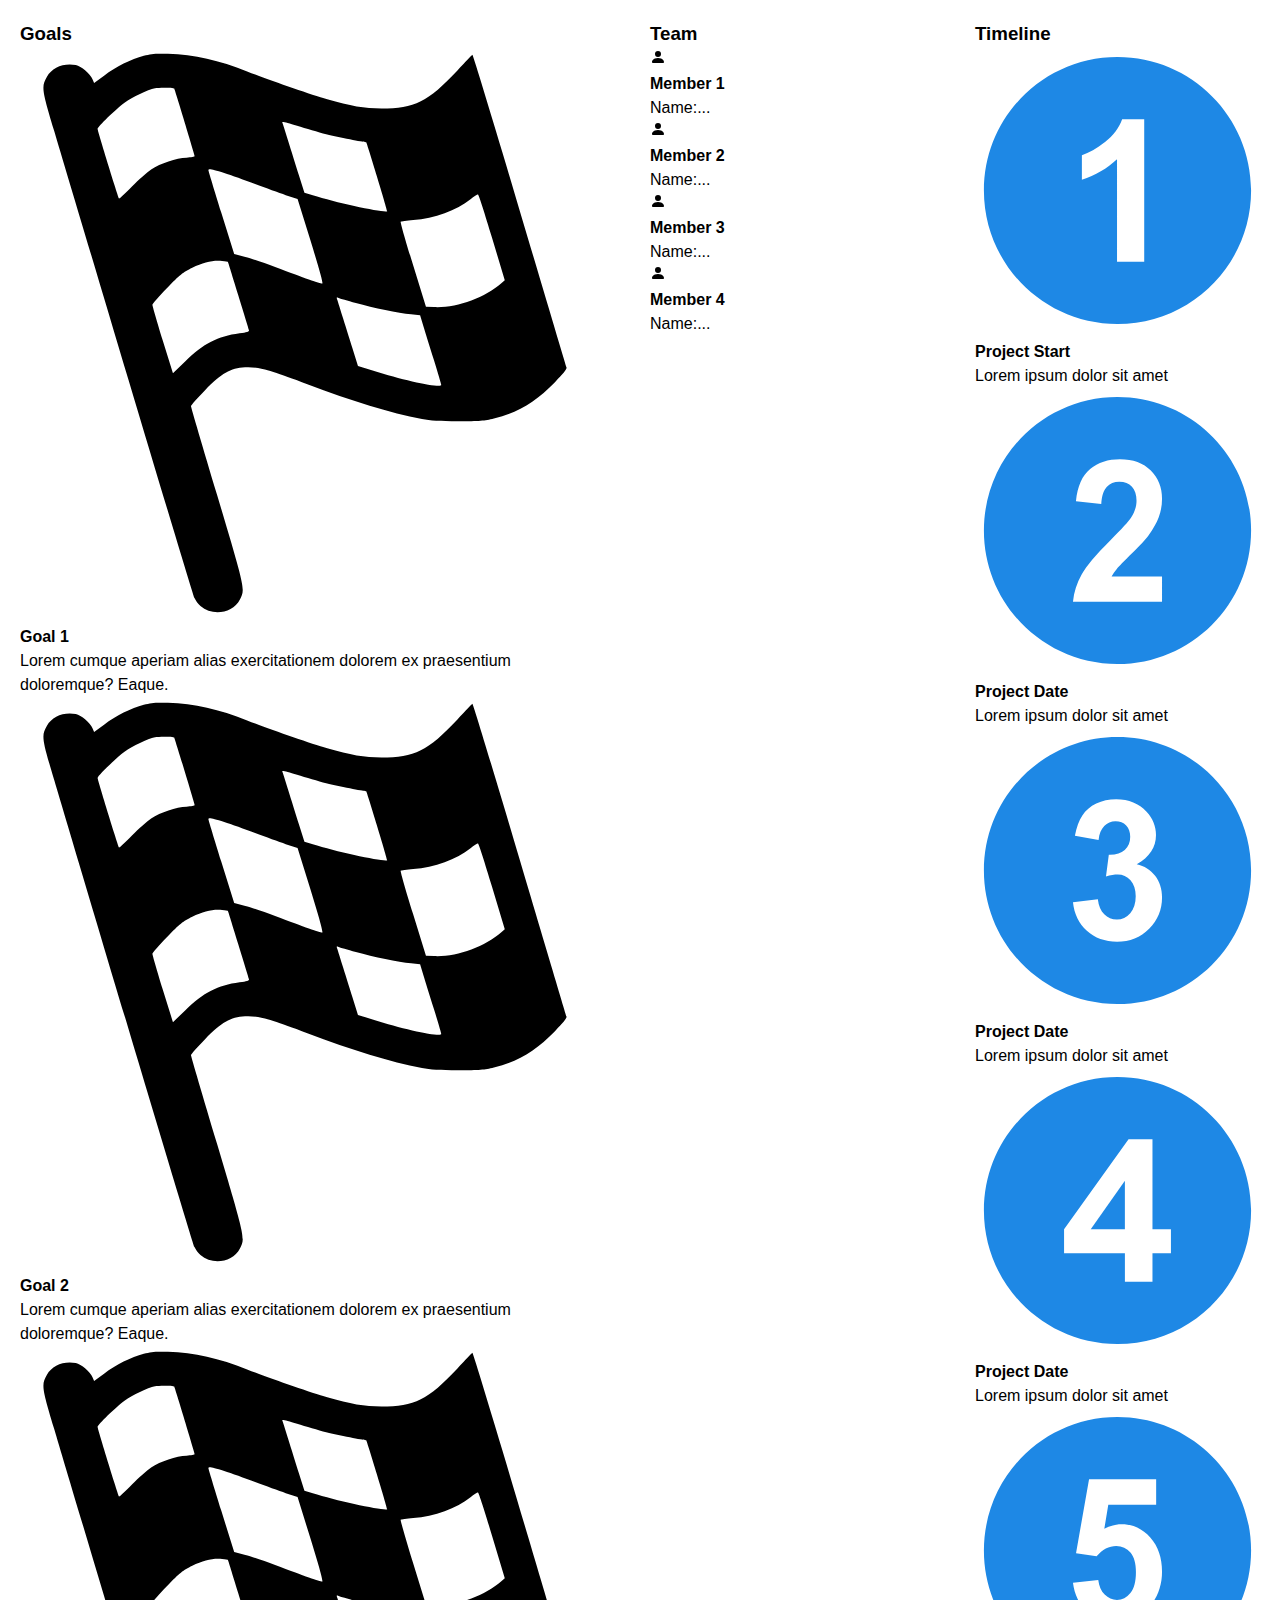
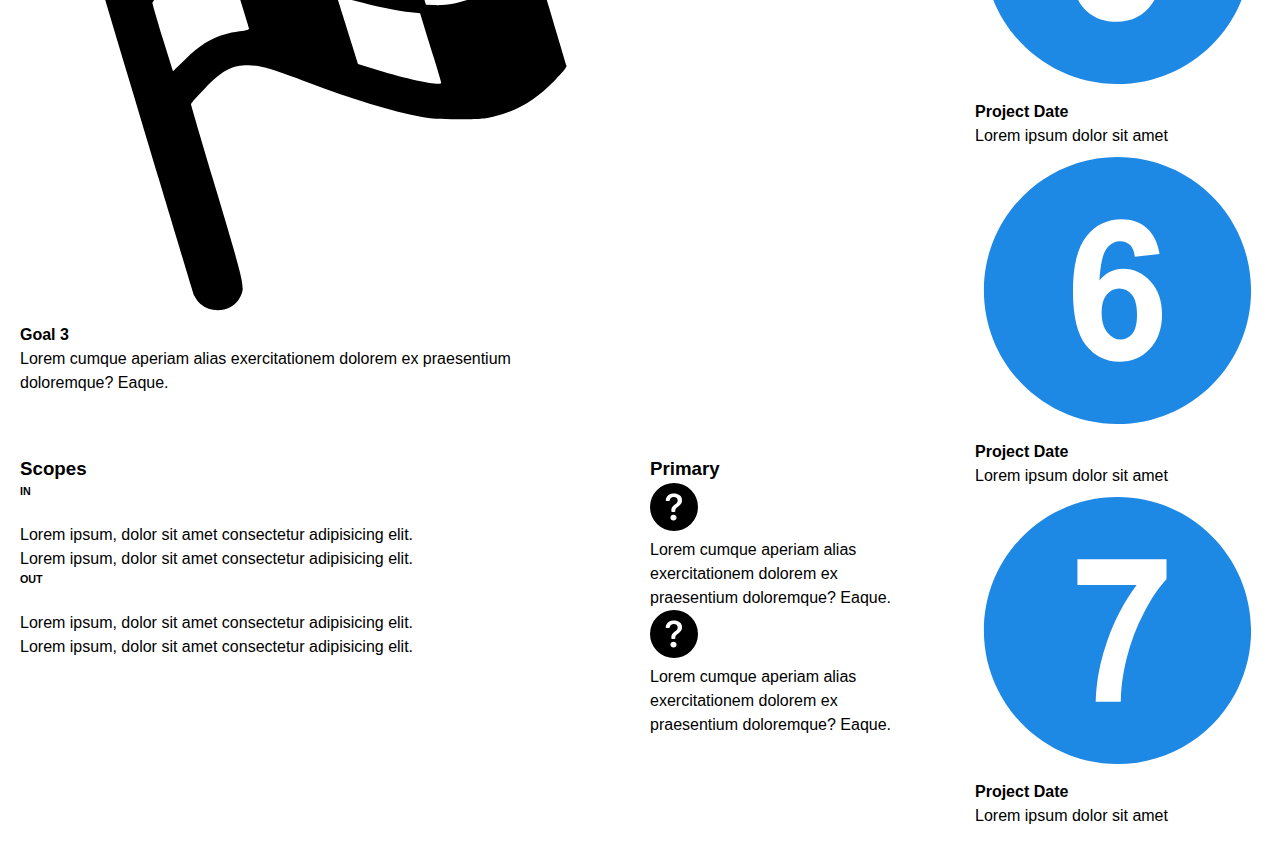
==== commit c4341a0a: "Add files via upload" ====
--- a/digital-cv.html
+++ b/digital-cv.html
@@ -22,8 +22,10 @@
       integrity="sha384-rbsA2VBKQhggwzxH7pPCaAqO46MgnOM80zW1RWuH61DGLwZJEdK2Kadq2F9CUG65"
       crossorigin="anonymous"
     />
-
-    <meta name="viewport" content="width=device-width, initial-scale=1" />
+    <link
+      rel="stylesheet"
+      href="https://cdnjs.cloudflare.com/ajax/libs/font-awesome/5.15.4/css/all.min.css"
+    />
   </head>
   <body>
     <script
@@ -31,333 +33,358 @@
       integrity="sha384-kenU1KFdBIe4zVF0s0G1M5b4hcpxyD9F7jL+jjXkk+Q2h455rYXK/7HAuoJl+0I4"
       crossorigin="anonymous"
     ></script>
-    <div class="digital-cv grid">
-      <!--GOALS-->
-      <div class="goals cv-digi">
-        <h3><strong>Goals</strong></h3>
-        <div class="content-goals">
-          <svg
-            xmlns="http://www.w3.org/2000/svg"
-            width="24"
-            height="24"
-            fill="currentColor"
-            class="bi bi-flag"
-            viewBox="0 0 16 16"
-          >
-            <path
-              d="M14.778.085A.5.5 0 0 1 15 .5V8a.5.5 0 0 1-.314.464L14.5 8l.186.464-.003.001-.006.003-.023.009a12.435 12.435 0 0 1-.397.15c-.264.095-.631.223-1.047.35-.816.252-1.879.523-2.71.523-.847 0-1.548-.28-2.158-.525l-.028-.01C7.68 8.71 7.14 8.5 6.5 8.5c-.7 0-1.638.23-2.437.477A19.626 19.626 0 0 0 3 9.342V15.5a.5.5 0 0 1-1 0V.5a.5.5 0 0 1 1 0v.282c.226-.079.496-.17.79-.26C4.606.272 5.67 0 6.5 0c.84 0 1.524.277 2.121.519l.043.018C9.286.788 9.828 1 10.5 1c.7 0 1.638-.23 2.437-.477a19.587 19.587 0 0 0 1.349-.476l.019-.007.004-.002h.001M14 1.221c-.22.078-.48.167-.766.255-.81.252-1.872.523-2.734.523-.886 0-1.592-.286-2.203-.534l-.008-.003C7.662 1.21 7.139 1 6.5 1c-.669 0-1.606.229-2.415.478A21.294 21.294 0 0 0 3 1.845v6.433c.22-.078.48-.167.766-.255C4.576 7.77 5.638 7.5 6.5 7.5c.847 0 1.548.28 2.158.525l.028.01C9.32 8.29 9.86 8.5 10.5 8.5c.668 0 1.606-.229 2.415-.478A21.317 21.317 0 0 0 14 7.655V1.222z"
-            />
-          </svg>
-          <p>
-            <strong>Goal 1</strong><br />Lorem cumque aperiam alias
-            exercitationem dolorem ex praesentium doloremque? Eaque.
-          </p>
-        </div>
-
-        <div class="content-goals">
-          <svg
-            xmlns="http://www.w3.org/2000/svg"
-            width="24"
-            height="24"
-            fill="currentColor"
-            class="bi bi-flag"
-            viewBox="0 0 16 16"
-          >
-            <path
-              d="M14.778.085A.5.5 0 0 1 15 .5V8a.5.5 0 0 1-.314.464L14.5 8l.186.464-.003.001-.006.003-.023.009a12.435 12.435 0 0 1-.397.15c-.264.095-.631.223-1.047.35-.816.252-1.879.523-2.71.523-.847 0-1.548-.28-2.158-.525l-.028-.01C7.68 8.71 7.14 8.5 6.5 8.5c-.7 0-1.638.23-2.437.477A19.626 19.626 0 0 0 3 9.342V15.5a.5.5 0 0 1-1 0V.5a.5.5 0 0 1 1 0v.282c.226-.079.496-.17.79-.26C4.606.272 5.67 0 6.5 0c.84 0 1.524.277 2.121.519l.043.018C9.286.788 9.828 1 10.5 1c.7 0 1.638-.23 2.437-.477a19.587 19.587 0 0 0 1.349-.476l.019-.007.004-.002h.001M14 1.221c-.22.078-.48.167-.766.255-.81.252-1.872.523-2.734.523-.886 0-1.592-.286-2.203-.534l-.008-.003C7.662 1.21 7.139 1 6.5 1c-.669 0-1.606.229-2.415.478A21.294 21.294 0 0 0 3 1.845v6.433c.22-.078.48-.167.766-.255C4.576 7.77 5.638 7.5 6.5 7.5c.847 0 1.548.28 2.158.525l.028.01C9.32 8.29 9.86 8.5 10.5 8.5c.668 0 1.606-.229 2.415-.478A21.317 21.317 0 0 0 14 7.655V1.222z"
-            />
-          </svg>
-          <p>
-            <strong>Goal 2</strong><br />Lorem cumque aperiam alias
-            exercitationem dolorem ex praesentium doloremque? Eaque.
-          </p>
-        </div>
-        <div class="content-goals">
-          <svg
-            xmlns="http://www.w3.org/2000/svg"
-            width="24"
-            height="24"
-            fill="currentColor"
-            class="bi bi-flag"
-            viewBox="0 0 16 16"
-          >
-            <path
-              d="M14.778.085A.5.5 0 0 1 15 .5V8a.5.5 0 0 1-.314.464L14.5 8l.186.464-.003.001-.006.003-.023.009a12.435 12.435 0 0 1-.397.15c-.264.095-.631.223-1.047.35-.816.252-1.879.523-2.71.523-.847 0-1.548-.28-2.158-.525l-.028-.01C7.68 8.71 7.14 8.5 6.5 8.5c-.7 0-1.638.23-2.437.477A19.626 19.626 0 0 0 3 9.342V15.5a.5.5 0 0 1-1 0V.5a.5.5 0 0 1 1 0v.282c.226-.079.496-.17.79-.26C4.606.272 5.67 0 6.5 0c.84 0 1.524.277 2.121.519l.043.018C9.286.788 9.828 1 10.5 1c.7 0 1.638-.23 2.437-.477a19.587 19.587 0 0 0 1.349-.476l.019-.007.004-.002h.001M14 1.221c-.22.078-.48.167-.766.255-.81.252-1.872.523-2.734.523-.886 0-1.592-.286-2.203-.534l-.008-.003C7.662 1.21 7.139 1 6.5 1c-.669 0-1.606.229-2.415.478A21.294 21.294 0 0 0 3 1.845v6.433c.22-.078.48-.167.766-.255C4.576 7.77 5.638 7.5 6.5 7.5c.847 0 1.548.28 2.158.525l.028.01C9.32 8.29 9.86 8.5 10.5 8.5c.668 0 1.606-.229 2.415-.478A21.317 21.317 0 0 0 14 7.655V1.222z"
-            />
-          </svg>
-          <p>
-            <strong>Goal 3</strong><br />Lorem cumque aperiam alias
-            exercitationem dolorem ex praesentium doloremque? Eaque.
-          </p>
-        </div>
-      </div>
-      <!--Team-->
-      <div class="team cv-digi">
-        <h3><strong>Team</strong></h3>
-        <div class="all-team">
-          <div class="content-team">
-            <svg
-              xmlns="http://www.w3.org/2000/svg"
-              width="16"
-              height="16"
+    <div class="background">
+      <div class="digital-cv grid">
+        <!--GOALS-->
+        <div class="goals cv-digi">
+          <h3><strong>Goals</strong></h3>
+          <div class="content-goals">
+            <svg
+              xmlns="http://www.w3.org/2000/svg"
+              enable-background="new 0 0 1000 1000"
+              viewBox="0 0 1000 1000"
+              x="0px"
+              y="0px"
+              xmlns:xml="http://www.w3.org/XML/1998/namespace"
+              xml:space="preserve"
+              version="1.1"
+            >
+              <metadata>
+                Svg Vector Icons : http://www.onlinewebfonts.com/icon
+              </metadata>
+              <g>
+                <g transform="translate(0 511) scale(0.1 -0.1)">
+                  <path
+                    d="M 2172 4972.5 c -222.8 -59 -487.2 -192.2 -696.9 -347.3 l -174.8 -131.1 l -26.2 63.3 c -39.3 96.1 -201 235.9 -294.9 253.4 c -216.2 39.3 -415.1 -41.5 -509 -207.5 c -96.1 -170.4 -89.6 -216.3 124.5 -930.6 c 107 -360.4 696.8 -2335.2 1310.7 -4390.8 c 613.8 -2053.4 1133.7 -3772.6 1153.4 -3818.5 c 19.7 -45.9 67.7 -111.4 107 -144.2 c 211.9 -185.7 568 -126.7 692.5 115.8 c 94 181.3 98.3 161.6 -397.6 1824 c -253.4 845.4 -460.9 1551 -460.9 1566.3 c 0 15.3 111.4 142 246.8 279.6 C 3539.4 -593.5 3688 -510.5 3947.9 -493 c 216.3 13.1 421.6 -41.5 1081.3 -290.5 c 806.1 -303.6 1465.8 -504.6 2022.8 -616 c 148.6 -28.4 303.7 -37.1 633.5 -39.3 c 380.1 0 460.9 6.5 629.1 48.1 c 423.8 109.2 734 292.7 1070.4 637.9 c 157.3 159.5 211.9 229.4 203.2 257.8 c -17.5 54.6 -517.7 1730.1 -1127.2 3781.3 c -281.8 939.3 -515.5 1706.1 -524.3 1703.9 c -6.6 -4.4 -124.5 -126.7 -262.1 -273.1 c -515.5 -548.3 -753.6 -668.4 -1332.5 -668.4 c -297.1 0 -548.3 43.7 -952.4 161.6 c -299.3 85.2 -1020.2 336.4 -1404.6 489.3 c -489.3 192.2 -926.2 290.5 -1389.3 308 C 2379.5 5014 2305.2 5009.7 2172 4972.5 Z M 2705 4398 c 10.9 -15.3 360.4 -1166.5 360.4 -1184 c 0 -13.1 -63.3 -24 -144.2 -28.4 c -179.1 -4.4 -456.6 -98.3 -620.4 -205.4 c -65.5 -43.7 -218.5 -179.1 -336.4 -299.3 c -118 -122.3 -220.6 -216.3 -225 -211.9 c -15.3 15.3 -377.9 1188.4 -377.9 1221.1 c 0 37.1 323.3 349.5 471.9 458.7 c 139.8 100.5 406.3 229.4 535.2 255.6 C 2447.2 4419.8 2694 4415.5 2705 4398 Z M 5370 3596.3 c 133.3 -32.8 343 -78.6 469.7 -98.3 c 126.7 -21.8 231.6 -39.3 233.7 -41.5 c 13.1 -10.9 375.7 -1201.5 369.2 -1210.2 c -37.1 -35 -878.1 144.2 -1306.3 279.6 l -146.3 45.9 l -98.3 310.2 c -52.4 170.4 -137.6 441.3 -187.9 602.9 c -50.2 161.7 -96.1 305.8 -102.7 321.1 c -6.5 15.3 96.1 -8.7 260 -61.2 C 5009.6 3699 5239 3631.2 5370 3596.3 Z M 3583.1 2916.9 c 118 -37.1 362.6 -124.5 541.7 -194.4 c 181.3 -67.7 421.6 -155.1 537.4 -194.4 l 207.5 -67.7 l 229.4 -738.3 c 144.2 -465.3 220.6 -738.4 205.3 -742.7 c -26.2 -6.6 -288.3 85.2 -827.9 290.5 c -181.3 69.9 -415 146.4 -522.1 174.8 l -196.6 50.2 l -227.2 727.4 c -122.3 399.8 -225 736.2 -225 744.9 C 3305.7 2997.7 3364.7 2986.8 3583.1 2916.9 Z M 8279.8 1785.4 l 225 -749.3 l -50.2 -43.7 c -310.2 -270.9 -803.9 -447.8 -1192.7 -428.1 l -139.8 6.5 l -227.2 738.3 c -126.7 406.3 -222.8 744.9 -216.3 751.5 c 6.6 6.6 107 21.8 220.6 30.6 c 373.5 30.6 760.2 172.6 1004.9 367 c 61.2 45.9 120.1 83 131.1 80.8 C 8048.2 2536.8 8157.4 2196 8279.8 1785.4 Z M 3646.5 1359.4 c 2.2 0 83 -262.1 181.3 -581.1 c 98.3 -318.9 183.5 -594.2 187.9 -613.8 c 8.8 -28.4 -19.6 -39.3 -163.8 -59 c -386.7 -54.6 -629.1 -179.1 -950.2 -489.3 l -218.4 -211.9 L 2501.8 -12.5 c -98.3 321.1 -179.1 598.6 -179.1 616 c 0 17.5 115.8 152.9 257.8 297.1 c 225 233.7 277.4 275.2 441.3 356.1 c 201 96.1 369.2 135.4 524.3 118 C 3600.6 1368.1 3646.5 1361.6 3646.5 1359.4 Z M 5892.1 636.3 c 310.2 -87.4 744.9 -176.9 967.7 -198.8 l 159.5 -15.3 l 56.8 -187.9 c 30.6 -102.7 115.8 -373.5 185.7 -598.5 c 69.9 -227.2 128.9 -423.8 128.9 -439.1 c 0 -59 -653.2 78.6 -1190.5 251.2 l -270.9 85.2 L 5831 -154.5 c -52.4 170.4 -133.3 428.2 -179.1 572.3 c -43.7 144.2 -85.2 275.2 -91.8 292.7 c -8.8 24 -2.2 28.4 28.4 15.3 C 5610.3 717.2 5747.9 677.8 5892.1 636.3 Z"
+                  />
+                </g>
+              </g>
+            </svg>
+            <p>
+              <strong>Goal 1</strong><br />Lorem cumque aperiam alias
+              exercitationem dolorem ex praesentium doloremque? Eaque.
+            </p>
+          </div>
+
+          <div class="content-goals">
+            <svg
+              xmlns="http://www.w3.org/2000/svg"
+              enable-background="new 0 0 1000 1000"
+              viewBox="0 0 1000 1000"
+              x="0px"
+              y="0px"
+              xmlns:xml="http://www.w3.org/XML/1998/namespace"
+              xml:space="preserve"
+              version="1.1"
+            >
+              <metadata>
+                Svg Vector Icons : http://www.onlinewebfonts.com/icon
+              </metadata>
+              <g>
+                <g transform="translate(0 511) scale(0.1 -0.1)">
+                  <path
+                    d="M 2172 4972.5 c -222.8 -59 -487.2 -192.2 -696.9 -347.3 l -174.8 -131.1 l -26.2 63.3 c -39.3 96.1 -201 235.9 -294.9 253.4 c -216.2 39.3 -415.1 -41.5 -509 -207.5 c -96.1 -170.4 -89.6 -216.3 124.5 -930.6 c 107 -360.4 696.8 -2335.2 1310.7 -4390.8 c 613.8 -2053.4 1133.7 -3772.6 1153.4 -3818.5 c 19.7 -45.9 67.7 -111.4 107 -144.2 c 211.9 -185.7 568 -126.7 692.5 115.8 c 94 181.3 98.3 161.6 -397.6 1824 c -253.4 845.4 -460.9 1551 -460.9 1566.3 c 0 15.3 111.4 142 246.8 279.6 C 3539.4 -593.5 3688 -510.5 3947.9 -493 c 216.3 13.1 421.6 -41.5 1081.3 -290.5 c 806.1 -303.6 1465.8 -504.6 2022.8 -616 c 148.6 -28.4 303.7 -37.1 633.5 -39.3 c 380.1 0 460.9 6.5 629.1 48.1 c 423.8 109.2 734 292.7 1070.4 637.9 c 157.3 159.5 211.9 229.4 203.2 257.8 c -17.5 54.6 -517.7 1730.1 -1127.2 3781.3 c -281.8 939.3 -515.5 1706.1 -524.3 1703.9 c -6.6 -4.4 -124.5 -126.7 -262.1 -273.1 c -515.5 -548.3 -753.6 -668.4 -1332.5 -668.4 c -297.1 0 -548.3 43.7 -952.4 161.6 c -299.3 85.2 -1020.2 336.4 -1404.6 489.3 c -489.3 192.2 -926.2 290.5 -1389.3 308 C 2379.5 5014 2305.2 5009.7 2172 4972.5 Z M 2705 4398 c 10.9 -15.3 360.4 -1166.5 360.4 -1184 c 0 -13.1 -63.3 -24 -144.2 -28.4 c -179.1 -4.4 -456.6 -98.3 -620.4 -205.4 c -65.5 -43.7 -218.5 -179.1 -336.4 -299.3 c -118 -122.3 -220.6 -216.3 -225 -211.9 c -15.3 15.3 -377.9 1188.4 -377.9 1221.1 c 0 37.1 323.3 349.5 471.9 458.7 c 139.8 100.5 406.3 229.4 535.2 255.6 C 2447.2 4419.8 2694 4415.5 2705 4398 Z M 5370 3596.3 c 133.3 -32.8 343 -78.6 469.7 -98.3 c 126.7 -21.8 231.6 -39.3 233.7 -41.5 c 13.1 -10.9 375.7 -1201.5 369.2 -1210.2 c -37.1 -35 -878.1 144.2 -1306.3 279.6 l -146.3 45.9 l -98.3 310.2 c -52.4 170.4 -137.6 441.3 -187.9 602.9 c -50.2 161.7 -96.1 305.8 -102.7 321.1 c -6.5 15.3 96.1 -8.7 260 -61.2 C 5009.6 3699 5239 3631.2 5370 3596.3 Z M 3583.1 2916.9 c 118 -37.1 362.6 -124.5 541.7 -194.4 c 181.3 -67.7 421.6 -155.1 537.4 -194.4 l 207.5 -67.7 l 229.4 -738.3 c 144.2 -465.3 220.6 -738.4 205.3 -742.7 c -26.2 -6.6 -288.3 85.2 -827.9 290.5 c -181.3 69.9 -415 146.4 -522.1 174.8 l -196.6 50.2 l -227.2 727.4 c -122.3 399.8 -225 736.2 -225 744.9 C 3305.7 2997.7 3364.7 2986.8 3583.1 2916.9 Z M 8279.8 1785.4 l 225 -749.3 l -50.2 -43.7 c -310.2 -270.9 -803.9 -447.8 -1192.7 -428.1 l -139.8 6.5 l -227.2 738.3 c -126.7 406.3 -222.8 744.9 -216.3 751.5 c 6.6 6.6 107 21.8 220.6 30.6 c 373.5 30.6 760.2 172.6 1004.9 367 c 61.2 45.9 120.1 83 131.1 80.8 C 8048.2 2536.8 8157.4 2196 8279.8 1785.4 Z M 3646.5 1359.4 c 2.2 0 83 -262.1 181.3 -581.1 c 98.3 -318.9 183.5 -594.2 187.9 -613.8 c 8.8 -28.4 -19.6 -39.3 -163.8 -59 c -386.7 -54.6 -629.1 -179.1 -950.2 -489.3 l -218.4 -211.9 L 2501.8 -12.5 c -98.3 321.1 -179.1 598.6 -179.1 616 c 0 17.5 115.8 152.9 257.8 297.1 c 225 233.7 277.4 275.2 441.3 356.1 c 201 96.1 369.2 135.4 524.3 118 C 3600.6 1368.1 3646.5 1361.6 3646.5 1359.4 Z M 5892.1 636.3 c 310.2 -87.4 744.9 -176.9 967.7 -198.8 l 159.5 -15.3 l 56.8 -187.9 c 30.6 -102.7 115.8 -373.5 185.7 -598.5 c 69.9 -227.2 128.9 -423.8 128.9 -439.1 c 0 -59 -653.2 78.6 -1190.5 251.2 l -270.9 85.2 L 5831 -154.5 c -52.4 170.4 -133.3 428.2 -179.1 572.3 c -43.7 144.2 -85.2 275.2 -91.8 292.7 c -8.8 24 -2.2 28.4 28.4 15.3 C 5610.3 717.2 5747.9 677.8 5892.1 636.3 Z"
+                  />
+                </g>
+              </g>
+            </svg>
+            <p>
+              <strong>Goal 2</strong><br />Lorem cumque aperiam alias
+              exercitationem dolorem ex praesentium doloremque? Eaque.
+            </p>
+          </div>
+          <div class="content-goals">
+            <svg
+              xmlns="http://www.w3.org/2000/svg"
+              enable-background="new 0 0 1000 1000"
+              viewBox="0 0 1000 1000"
+              x="0px"
+              y="0px"
+              xmlns:xml="http://www.w3.org/XML/1998/namespace"
+              xml:space="preserve"
+              version="1.1"
+            >
+              <metadata>
+                Svg Vector Icons : http://www.onlinewebfonts.com/icon
+              </metadata>
+              <g>
+                <g transform="translate(0 511) scale(0.1 -0.1)">
+                  <path
+                    d="M 2172 4972.5 c -222.8 -59 -487.2 -192.2 -696.9 -347.3 l -174.8 -131.1 l -26.2 63.3 c -39.3 96.1 -201 235.9 -294.9 253.4 c -216.2 39.3 -415.1 -41.5 -509 -207.5 c -96.1 -170.4 -89.6 -216.3 124.5 -930.6 c 107 -360.4 696.8 -2335.2 1310.7 -4390.8 c 613.8 -2053.4 1133.7 -3772.6 1153.4 -3818.5 c 19.7 -45.9 67.7 -111.4 107 -144.2 c 211.9 -185.7 568 -126.7 692.5 115.8 c 94 181.3 98.3 161.6 -397.6 1824 c -253.4 845.4 -460.9 1551 -460.9 1566.3 c 0 15.3 111.4 142 246.8 279.6 C 3539.4 -593.5 3688 -510.5 3947.9 -493 c 216.3 13.1 421.6 -41.5 1081.3 -290.5 c 806.1 -303.6 1465.8 -504.6 2022.8 -616 c 148.6 -28.4 303.7 -37.1 633.5 -39.3 c 380.1 0 460.9 6.5 629.1 48.1 c 423.8 109.2 734 292.7 1070.4 637.9 c 157.3 159.5 211.9 229.4 203.2 257.8 c -17.5 54.6 -517.7 1730.1 -1127.2 3781.3 c -281.8 939.3 -515.5 1706.1 -524.3 1703.9 c -6.6 -4.4 -124.5 -126.7 -262.1 -273.1 c -515.5 -548.3 -753.6 -668.4 -1332.5 -668.4 c -297.1 0 -548.3 43.7 -952.4 161.6 c -299.3 85.2 -1020.2 336.4 -1404.6 489.3 c -489.3 192.2 -926.2 290.5 -1389.3 308 C 2379.5 5014 2305.2 5009.7 2172 4972.5 Z M 2705 4398 c 10.9 -15.3 360.4 -1166.5 360.4 -1184 c 0 -13.1 -63.3 -24 -144.2 -28.4 c -179.1 -4.4 -456.6 -98.3 -620.4 -205.4 c -65.5 -43.7 -218.5 -179.1 -336.4 -299.3 c -118 -122.3 -220.6 -216.3 -225 -211.9 c -15.3 15.3 -377.9 1188.4 -377.9 1221.1 c 0 37.1 323.3 349.5 471.9 458.7 c 139.8 100.5 406.3 229.4 535.2 255.6 C 2447.2 4419.8 2694 4415.5 2705 4398 Z M 5370 3596.3 c 133.3 -32.8 343 -78.6 469.7 -98.3 c 126.7 -21.8 231.6 -39.3 233.7 -41.5 c 13.1 -10.9 375.7 -1201.5 369.2 -1210.2 c -37.1 -35 -878.1 144.2 -1306.3 279.6 l -146.3 45.9 l -98.3 310.2 c -52.4 170.4 -137.6 441.3 -187.9 602.9 c -50.2 161.7 -96.1 305.8 -102.7 321.1 c -6.5 15.3 96.1 -8.7 260 -61.2 C 5009.6 3699 5239 3631.2 5370 3596.3 Z M 3583.1 2916.9 c 118 -37.1 362.6 -124.5 541.7 -194.4 c 181.3 -67.7 421.6 -155.1 537.4 -194.4 l 207.5 -67.7 l 229.4 -738.3 c 144.2 -465.3 220.6 -738.4 205.3 -742.7 c -26.2 -6.6 -288.3 85.2 -827.9 290.5 c -181.3 69.9 -415 146.4 -522.1 174.8 l -196.6 50.2 l -227.2 727.4 c -122.3 399.8 -225 736.2 -225 744.9 C 3305.7 2997.7 3364.7 2986.8 3583.1 2916.9 Z M 8279.8 1785.4 l 225 -749.3 l -50.2 -43.7 c -310.2 -270.9 -803.9 -447.8 -1192.7 -428.1 l -139.8 6.5 l -227.2 738.3 c -126.7 406.3 -222.8 744.9 -216.3 751.5 c 6.6 6.6 107 21.8 220.6 30.6 c 373.5 30.6 760.2 172.6 1004.9 367 c 61.2 45.9 120.1 83 131.1 80.8 C 8048.2 2536.8 8157.4 2196 8279.8 1785.4 Z M 3646.5 1359.4 c 2.2 0 83 -262.1 181.3 -581.1 c 98.3 -318.9 183.5 -594.2 187.9 -613.8 c 8.8 -28.4 -19.6 -39.3 -163.8 -59 c -386.7 -54.6 -629.1 -179.1 -950.2 -489.3 l -218.4 -211.9 L 2501.8 -12.5 c -98.3 321.1 -179.1 598.6 -179.1 616 c 0 17.5 115.8 152.9 257.8 297.1 c 225 233.7 277.4 275.2 441.3 356.1 c 201 96.1 369.2 135.4 524.3 118 C 3600.6 1368.1 3646.5 1361.6 3646.5 1359.4 Z M 5892.1 636.3 c 310.2 -87.4 744.9 -176.9 967.7 -198.8 l 159.5 -15.3 l 56.8 -187.9 c 30.6 -102.7 115.8 -373.5 185.7 -598.5 c 69.9 -227.2 128.9 -423.8 128.9 -439.1 c 0 -59 -653.2 78.6 -1190.5 251.2 l -270.9 85.2 L 5831 -154.5 c -52.4 170.4 -133.3 428.2 -179.1 572.3 c -43.7 144.2 -85.2 275.2 -91.8 292.7 c -8.8 24 -2.2 28.4 28.4 15.3 C 5610.3 717.2 5747.9 677.8 5892.1 636.3 Z"
+                  />
+                </g>
+              </g>
+            </svg>
+            <p>
+              <strong>Goal 3</strong><br />Lorem cumque aperiam alias
+              exercitationem dolorem ex praesentium doloremque? Eaque.
+            </p>
+          </div>
+        </div>
+
+        <!--Team-->
+        <div class="team cv-digi">
+          <h3><strong>Team</strong></h3>
+          <div class="all-team">
+            <div class="content-team">
+              <svg
+                xmlns="http://www.w3.org/2000/svg"
+                width="16"
+                height="16"
+                fill="currentColor"
+                class="bi bi-person-fill"
+                viewBox="0 0 16 16"
+              >
+                <path
+                  d="M3 14s-1 0-1-1 1-4 6-4 6 3 6 4-1 1-1 1H3zm5-6a3 3 0 1 0 0-6 3 3 0 0 0 0 6z"
+                />
+              </svg>
+              <p><strong>Member 1</strong><br />Name:...</p>
+            </div>
+            <div class="content-team">
+              <svg
+                xmlns="http://www.w3.org/2000/svg"
+                width="16"
+                height="16"
+                fill="currentColor"
+                class="bi bi-person-fill"
+                viewBox="0 0 16 16"
+              >
+                <path
+                  d="M3 14s-1 0-1-1 1-4 6-4 6 3 6 4-1 1-1 1H3zm5-6a3 3 0 1 0 0-6 3 3 0 0 0 0 6z"
+                />
+              </svg>
+              <p><strong>Member 2</strong><br />Name:...</p>
+            </div>
+            <div class="content-team">
+              <svg
+                xmlns="http://www.w3.org/2000/svg"
+                width="16"
+                height="16"
+                fill="currentColor"
+                class="bi bi-person-fill"
+                viewBox="0 0 16 16"
+              >
+                <path
+                  d="M3 14s-1 0-1-1 1-4 6-4 6 3 6 4-1 1-1 1H3zm5-6a3 3 0 1 0 0-6 3 3 0 0 0 0 6z"
+                />
+              </svg>
+              <p><strong>Member 3</strong><br />Name:...</p>
+            </div>
+            <div class="content-team">
+              <svg
+                xmlns="http://www.w3.org/2000/svg"
+                width="16"
+                height="16"
+                fill="currentColor"
+                class="bi bi-person-fill"
+                viewBox="0 0 16 16"
+              >
+                <path
+                  d="M3 14s-1 0-1-1 1-4 6-4 6 3 6 4-1 1-1 1H3zm5-6a3 3 0 1 0 0-6 3 3 0 0 0 0 6z"
+                />
+              </svg>
+              <p><strong>Member 4</strong><br />Name:...</p>
+            </div>
+          </div>
+        </div>
+
+        <!--Scopes-->
+        <div class="scopes cv-digi">
+          <h3><strong>Scopes</strong></h3>
+          <div class="content-scopes">
+            <div class="in">
+              <h6><strong>IN</strong></h6>
+              <br />
+              <p>Lorem ipsum, dolor sit amet consectetur adipisicing elit.</p>
+
+              <p>Lorem ipsum, dolor sit amet consectetur adipisicing elit.</p>
+            </div>
+            <div class="out">
+              <h6><strong>OUT</strong></h6>
+              <br />
+              <p>Lorem ipsum, dolor sit amet consectetur adipisicing elit.</p>
+
+              <p>Lorem ipsum, dolor sit amet consectetur adipisicing elit.</p>
+            </div>
+          </div>
+        </div>
+
+        <!--PRIMARY-->
+        <div class="primary cv-digi">
+          <h3><strong>Primary</strong></h3>
+          <div class="content-primary">
+            <svg
+              xmlns="http://www.w3.org/2000/svg"
+              width="48"
+              height="48"
               fill="currentColor"
-              class="bi bi-person-fill"
+              class="bi bi-question-circle-fill"
               viewBox="0 0 16 16"
             >
               <path
-                d="M3 14s-1 0-1-1 1-4 6-4 6 3 6 4-1 1-1 1H3zm5-6a3 3 0 1 0 0-6 3 3 0 0 0 0 6z"
-              />
-            </svg>
-            <p><strong>Member 1</strong><br />Name:...</p>
-          </div>
-          <div class="content-team">
-            <svg
-              xmlns="http://www.w3.org/2000/svg"
-              width="16"
-              height="16"
+                d="M16 8A8 8 0 1 1 0 8a8 8 0 0 1 16 0zM5.496 6.033h.825c.138 0 .248-.113.266-.25.09-.656.54-1.134 1.342-1.134.686 0 1.314.343 1.314 1.168 0 .635-.374.927-.965 1.371-.673.489-1.206 1.06-1.168 1.987l.003.217a.25.25 0 0 0 .25.246h.811a.25.25 0 0 0 .25-.25v-.105c0-.718.273-.927 1.01-1.486.609-.463 1.244-.977 1.244-2.056 0-1.511-1.276-2.241-2.673-2.241-1.267 0-2.655.59-2.75 2.286a.237.237 0 0 0 .241.247zm2.325 6.443c.61 0 1.029-.394 1.029-.927 0-.552-.42-.94-1.029-.94-.584 0-1.009.388-1.009.94 0 .533.425.927 1.01.927z"
+              />
+            </svg>
+            <p>
+              Lorem cumque aperiam alias exercitationem dolorem ex praesentium
+              doloremque? Eaque.
+            </p>
+          </div>
+          <div class="content-primary">
+            <svg
+              xmlns="http://www.w3.org/2000/svg"
+              width="48"
+              height="48"
               fill="currentColor"
-              class="bi bi-person-fill"
+              class="bi bi-question-circle-fill"
               viewBox="0 0 16 16"
             >
               <path
-                d="M3 14s-1 0-1-1 1-4 6-4 6 3 6 4-1 1-1 1H3zm5-6a3 3 0 1 0 0-6 3 3 0 0 0 0 6z"
-              />
-            </svg>
-            <p><strong>Member 2</strong><br />Name:...</p>
-          </div>
-          <div class="content-team">
-            <svg
-              xmlns="http://www.w3.org/2000/svg"
-              width="16"
-              height="16"
-              fill="currentColor"
-              class="bi bi-person-fill"
-              viewBox="0 0 16 16"
-            >
-              <path
-                d="M3 14s-1 0-1-1 1-4 6-4 6 3 6 4-1 1-1 1H3zm5-6a3 3 0 1 0 0-6 3 3 0 0 0 0 6z"
-              />
-            </svg>
-            <p><strong>Member 3</strong><br />Name:...</p>
-          </div>
-          <div class="content-team">
-            <svg
-              xmlns="http://www.w3.org/2000/svg"
-              width="16"
-              height="16"
-              fill="currentColor"
-              class="bi bi-person-fill"
-              viewBox="0 0 16 16"
-            >
-              <path
-                d="M3 14s-1 0-1-1 1-4 6-4 6 3 6 4-1 1-1 1H3zm5-6a3 3 0 1 0 0-6 3 3 0 0 0 0 6z"
-              />
-            </svg>
-            <p><strong>Member 4</strong><br />Name:...</p>
-          </div>
-        </div>
-      </div>
-      <!--Timeline-->
-      <div class="time-line cv-digi">
-        <h3><strong>Timeline</strong></h3>
-        <div class="conten-timeline">
-          <svg
-            xmlns="http://www.w3.org/2000/svg"
-            width="48"
-            height="48"
-            fill="currentColor"
-            class="bi bi-1-circle"
-            viewBox="0 0 16 16"
-          >
-            <path
-              d="M1 8a7 7 0 1 0 14 0A7 7 0 0 0 1 8Zm15 0A8 8 0 1 1 0 8a8 8 0 0 1 16 0ZM9.283 4.002V12H7.971V5.338h-.065L6.072 6.656V5.385l1.899-1.383h1.312Z"
-            />
-          </svg>
-          <p class="text">
-            <strong>Project Start</strong>
-            <br />
-            Lorem ipsum dolor sit amet
-          </p>
-        </div>
-        <div class="conten-timeline">
-          <svg
-            xmlns="http://www.w3.org/2000/svg"
-            width="48"
-            height="48"
-            fill="currentColor"
-            class="bi bi-2-circle"
-            viewBox="0 0 16 16"
-          >
-            <path
-              d="M1 8a7 7 0 1 0 14 0A7 7 0 0 0 1 8Zm15 0A8 8 0 1 1 0 8a8 8 0 0 1 16 0ZM6.646 6.24v.07H5.375v-.064c0-1.213.879-2.402 2.637-2.402 1.582 0 2.613.949 2.613 2.215 0 1.002-.6 1.667-1.287 2.43l-.096.107-1.974 2.22v.077h3.498V12H5.422v-.832l2.97-3.293c.434-.475.903-1.008.903-1.705 0-.744-.557-1.236-1.313-1.236-.843 0-1.336.615-1.336 1.306Z"
-            />
-          </svg>
-          <p class="text">
-            <strong>Project Date</strong>
-            <br />
-            Lorem ipsum dolor sit amet
-          </p>
-        </div>
-        <div class="conten-timeline">
-          <svg
-            xmlns="http://www.w3.org/2000/svg"
-            width="48"
-            height="48"
-            fill="currentColor"
-            class="bi bi-3-circle"
-            viewBox="0 0 16 16"
-          >
-            <path
-              d="M7.918 8.414h-.879V7.342h.838c.78 0 1.348-.522 1.342-1.237 0-.709-.563-1.195-1.348-1.195-.79 0-1.312.498-1.348 1.055H5.275c.036-1.137.95-2.115 2.625-2.121 1.594-.012 2.608.885 2.637 2.062.023 1.137-.885 1.776-1.482 1.875v.07c.703.07 1.71.64 1.734 1.917.024 1.459-1.277 2.396-2.93 2.396-1.705 0-2.707-.967-2.754-2.144H6.33c.059.597.68 1.06 1.541 1.066.973.006 1.6-.563 1.588-1.354-.006-.779-.621-1.318-1.541-1.318Z"
-            />
-            <path
-              d="M16 8A8 8 0 1 1 0 8a8 8 0 0 1 16 0ZM1 8a7 7 0 1 0 14 0A7 7 0 0 0 1 8Z"
-            />
-          </svg>
-          <p class="text">
-            <strong>Project Date</strong>
-            <br />
-            Lorem ipsum dolor sit amet
-          </p>
-        </div>
-        <div class="conten-timeline">
-          <svg
-            xmlns="http://www.w3.org/2000/svg"
-            width="48"
-            height="48"
-            fill="currentColor"
-            class="bi bi-4-circle"
-            viewBox="0 0 16 16"
-          >
-            <path
-              d="M7.519 5.057c.22-.352.439-.703.657-1.055h1.933v5.332h1.008v1.107H10.11V12H8.85v-1.559H4.978V9.322c.77-1.427 1.656-2.847 2.542-4.265ZM6.225 9.281v.053H8.85V5.063h-.065c-.867 1.33-1.787 2.806-2.56 4.218Z"
-            />
-            <path
-              d="M16 8A8 8 0 1 1 0 8a8 8 0 0 1 16 0ZM1 8a7 7 0 1 0 14 0A7 7 0 0 0 1 8Z"
-            />
-          </svg>
-          <p class="text">
-            <strong>Project Date</strong>
-            <br />
-            Lorem ipsum dolor sit amet
-          </p>
-        </div>
-        <div class="conten-timeline">
-          <svg
-            xmlns="http://www.w3.org/2000/svg"
-            width="48"
-            height="48"
-            fill="currentColor"
-            class="bi bi-5-circle"
-            viewBox="0 0 16 16"
-          >
-            <path
-              d="M1 8a7 7 0 1 1 14 0A7 7 0 0 1 1 8Zm15 0A8 8 0 1 0 0 8a8 8 0 0 0 16 0Zm-8.006 4.158c-1.57 0-2.654-.902-2.719-2.115h1.237c.14.72.832 1.031 1.529 1.031.791 0 1.57-.597 1.57-1.681 0-.967-.732-1.57-1.582-1.57-.767 0-1.242.45-1.435.808H5.445L5.791 4h4.705v1.103H6.875l-.193 2.343h.064c.17-.258.715-.68 1.611-.68 1.383 0 2.561.944 2.561 2.585 0 1.687-1.184 2.806-2.924 2.806Z"
-            />
-          </svg>
-          <p class="text">
-            <strong>Project Date</strong>
-            <br />
-            Lorem ipsum dolor sit amet
-          </p>
-        </div>
-        <div class="conten-timeline">
-          <svg
-            xmlns="http://www.w3.org/2000/svg"
-            width="48"
-            height="48"
-            fill="currentColor"
-            class="bi bi-6-circle"
-            viewBox="0 0 16 16"
-          >
-            <path
-              d="M1 8a7 7 0 1 0 14 0A7 7 0 0 0 1 8Zm15 0A8 8 0 1 1 0 8a8 8 0 0 1 16 0ZM8.21 3.855c1.612 0 2.515.99 2.573 1.899H9.494c-.1-.358-.51-.815-1.312-.815-1.078 0-1.817 1.09-1.805 3.036h.082c.229-.545.855-1.155 1.98-1.155 1.254 0 2.508.88 2.508 2.555 0 1.77-1.218 2.783-2.847 2.783-.932 0-1.84-.328-2.409-1.254-.369-.603-.597-1.459-.597-2.642 0-3.012 1.248-4.407 3.117-4.407Zm-.099 4.008c-.92 0-1.564.65-1.564 1.576 0 1.032.703 1.635 1.558 1.635.868 0 1.553-.533 1.553-1.629 0-1.06-.744-1.582-1.547-1.582Z"
-            />
-          </svg>
-          <p class="text">
-            <strong>Project Date</strong>
-            <br />
-            Lorem ipsum dolor sit amet
-          </p>
-        </div>
-        <div class="conten-timeline">
-          <svg
-            xmlns="http://www.w3.org/2000/svg"
-            width="48"
-            height="48"
-            fill="currentColor"
-            class="bi bi-7-circle"
-            viewBox="0 0 16 16"
-          >
-            <path
-              d="M1 8a7 7 0 1 0 14 0A7 7 0 0 0 1 8Zm15 0A8 8 0 1 1 0 8a8 8 0 0 1 16 0ZM5.37 5.11V4.001h5.308V5.15L7.42 12H6.025l3.317-6.82v-.07H5.369Z"
-            />
-          </svg>
-          <p class="text">
-            <strong>Project Date</strong>
-            <br />
-            Lorem ipsum dolor sit amet
-          </p>
-        </div>
-      </div>
-      <!--Scopes-->
-      <div class="scopes cv-digi">
-        <h3><strong>Scopes</strong></h3>
-        <div class="content-scopes">
-          <div class="in">
-            <h6><strong>IN</strong></h6>
-            <br />
-            <p>Lorem ipsum, dolor sit amet consectetur adipisicing elit.</p>
-
-            <p>Lorem ipsum, dolor sit amet consectetur adipisicing elit.</p>
-          </div>
-          <div class="out">
-            <h6><strong>OUT</strong></h6>
-            <br />
-            <p>Lorem ipsum, dolor sit amet consectetur adipisicing elit.</p>
-
-            <p>Lorem ipsum, dolor sit amet consectetur adipisicing elit.</p>
-          </div>
-        </div>
-      </div>
-      <!--PRIMARY-->
-      <div class="primary cv-digi">
-        <h3><strong>Primary</strong></h3>
-        <div class="conten-primary">
-          <svg
-            xmlns="http://www.w3.org/2000/svg"
-            width="48"
-            height="48"
-            fill="currentColor"
-            class="bi bi-question-circle-fill"
-            viewBox="0 0 16 16"
-          >
-            <path
-              d="M16 8A8 8 0 1 1 0 8a8 8 0 0 1 16 0zM5.496 6.033h.825c.138 0 .248-.113.266-.25.09-.656.54-1.134 1.342-1.134.686 0 1.314.343 1.314 1.168 0 .635-.374.927-.965 1.371-.673.489-1.206 1.06-1.168 1.987l.003.217a.25.25 0 0 0 .25.246h.811a.25.25 0 0 0 .25-.25v-.105c0-.718.273-.927 1.01-1.486.609-.463 1.244-.977 1.244-2.056 0-1.511-1.276-2.241-2.673-2.241-1.267 0-2.655.59-2.75 2.286a.237.237 0 0 0 .241.247zm2.325 6.443c.61 0 1.029-.394 1.029-.927 0-.552-.42-.94-1.029-.94-.584 0-1.009.388-1.009.94 0 .533.425.927 1.01.927z"
-            />
-          </svg>
-          <p>
-            Lorem cumque aperiam alias exercitationem dolorem ex praesentium
-            doloremque? Eaque.
-          </p>
-        </div>
-        <div class="conten-primary">
-          <svg
-            xmlns="http://www.w3.org/2000/svg"
-            width="48"
-            height="48"
-            fill="currentColor"
-            class="bi bi-question-circle-fill"
-            viewBox="0 0 16 16"
-          >
-            <path
-              d="M16 8A8 8 0 1 1 0 8a8 8 0 0 1 16 0zM5.496 6.033h.825c.138 0 .248-.113.266-.25.09-.656.54-1.134 1.342-1.134.686 0 1.314.343 1.314 1.168 0 .635-.374.927-.965 1.371-.673.489-1.206 1.06-1.168 1.987l.003.217a.25.25 0 0 0 .25.246h.811a.25.25 0 0 0 .25-.25v-.105c0-.718.273-.927 1.01-1.486.609-.463 1.244-.977 1.244-2.056 0-1.511-1.276-2.241-2.673-2.241-1.267 0-2.655.59-2.75 2.286a.237.237 0 0 0 .241.247zm2.325 6.443c.61 0 1.029-.394 1.029-.927 0-.552-.42-.94-1.029-.94-.584 0-1.009.388-1.009.94 0 .533.425.927 1.01.927z"
-            />
-          </svg>
-          <p>
-            Lorem cumque aperiam alias exercitationem dolorem ex praesentium
-            doloremque? Eaque.
-          </p>
+                d="M16 8A8 8 0 1 1 0 8a8 8 0 0 1 16 0zM5.496 6.033h.825c.138 0 .248-.113.266-.25.09-.656.54-1.134 1.342-1.134.686 0 1.314.343 1.314 1.168 0 .635-.374.927-.965 1.371-.673.489-1.206 1.06-1.168 1.987l.003.217a.25.25 0 0 0 .25.246h.811a.25.25 0 0 0 .25-.25v-.105c0-.718.273-.927 1.01-1.486.609-.463 1.244-.977 1.244-2.056 0-1.511-1.276-2.241-2.673-2.241-1.267 0-2.655.59-2.75 2.286a.237.237 0 0 0 .241.247zm2.325 6.443c.61 0 1.029-.394 1.029-.927 0-.552-.42-.94-1.029-.94-.584 0-1.009.388-1.009.94 0 .533.425.927 1.01.927z"
+              />
+            </svg>
+            <p>
+              Lorem cumque aperiam alias exercitationem dolorem ex praesentium
+              doloremque? Eaque.
+            </p>
+          </div>
+        </div>
+
+        <!--Timeline-->
+        <div class="time-line cv-digi">
+          <h3><strong>Timeline</strong></h3>
+          <div class="content-timeline">
+            <svg
+              xmlns="http://www.w3.org/2000/svg"
+              viewBox="0 0 64 64"
+              enable-background="new 0 0 64 64"
+              class="mdl-js"
+            >
+              <path
+                d="M32,2C15.432,2,2,15.432,2,32c0,16.568,13.432,30,30,30s30-13.432,30-30C62,15.432,48.568,2,32,2z M38,48h-6.107V24.979  c-2.232,2.086-4.863,3.629-7.893,4.629v-5.543c1.594-0.521,3.326-1.512,5.195-2.967c1.871-1.455,3.152-3.156,3.848-5.098H38V48z"
+                fill="#1e88e5"
+              />
+            </svg>
+            <p class="text">
+              <strong>Project Start</strong>
+              <br />
+              Lorem ipsum dolor sit amet
+            </p>
+          </div>
+          <div class="content-timeline">
+            <svg
+              xmlns="http://www.w3.org/2000/svg"
+              viewBox="0 0 64 64"
+              enable-background="new 0 0 64 64"
+              class="mdl-js"
+            >
+              <path
+                d="m32 2c-16.568 0-30 13.432-30 30s13.432 30 30 30 30-13.432 30-30-13.432-30-30-30m10 40.326v5.674h-20c.216-2.146.865-4.178 1.949-6.098 1.083-1.922 3.221-4.467 6.416-7.643 2.571-2.564 4.148-4.303 4.731-5.217.784-1.26 1.177-2.508 1.177-3.738 0-1.363-.342-2.41-1.025-3.143s-1.627-1.098-2.832-1.098c-1.191 0-2.14.385-2.843 1.152-.704.768-1.11 2.045-1.218 3.826l-5.686-.609c.338-3.361 1.401-5.773 3.188-7.238 1.788-1.462 4.021-2.194 6.702-2.194 2.936 0 5.246.848 6.924 2.543s2.517 3.805 2.517 6.326c0 1.434-.24 2.801-.721 4.098-.48 1.299-1.242 2.656-2.284 4.076-.691.941-1.937 2.297-3.737 4.064-1.799 1.77-2.94 2.943-3.42 3.523-.48.578-.871 1.145-1.168 1.695h11.33z"
+                fill="#1e88e5"
+              />
+            </svg>
+            <p class="text">
+              <strong>Project Date</strong>
+              <br />
+              Lorem ipsum dolor sit amet
+            </p>
+          </div>
+          <div class="content-timeline">
+            <svg
+              xmlns="http://www.w3.org/2000/svg"
+              viewBox="0 0 64 64"
+              enable-background="new 0 0 64 64"
+              class="mdl-js"
+            >
+              <path
+                d="m32 2c-16.568 0-30 13.432-30 30s13.432 30 30 30 30-13.432 30-30-13.432-30-30-30m7.105 43.092c-1.931 1.937-4.334 2.908-7.208 2.908-2.724 0-4.983-.816-6.776-2.447-1.793-1.633-2.833-3.768-3.121-6.403l5.585-.707c.179 1.482.657 2.617 1.438 3.4s1.725 1.176 2.834 1.176c1.19 0 2.193-.471 3.009-1.41.814-.941 1.223-2.209 1.223-3.807 0-1.51-.391-2.707-1.172-3.59-.781-.885-1.731-1.324-2.854-1.324-.74 0-1.623.148-2.65.447l.637-4.895c1.561.043 2.752-.311 3.573-1.059s1.232-1.742 1.232-2.982c0-1.055-.301-1.896-.903-2.521-.603-.627-1.404-.941-2.403-.941-.985 0-1.827.355-2.525 1.068s-1.122 1.752-1.273 3.121l-5.317-.939c.369-1.896.928-3.41 1.674-4.543.745-1.133 1.785-2.023 3.121-2.672 1.332-.648 2.828-.972 4.484-.972 2.833 0 5.106.939 6.816 2.822 1.41 1.539 2.115 3.275 2.115 5.215 0 2.75-1.444 4.945-4.332 6.584 1.725.385 3.104 1.246 4.138 2.586 1.033 1.34 1.55 2.957 1.55 4.854 0 2.75-.965 5.093-2.895 7.031"
+                fill="#1e88e5"
+              />
+            </svg>
+            <p class="text">
+              <strong>Project Date</strong>
+              <br />
+              Lorem ipsum dolor sit amet
+            </p>
+          </div>
+          <div class="content-timeline">
+            <svg
+              xmlns="http://www.w3.org/2000/svg"
+              viewBox="0 0 64 64"
+              enable-background="new 0 0 64 64"
+              class="mdl-js"
+            >
+              <path d="m33.662 36.217v-10.891l-7.674 10.891z" fill="#1e88e5" />
+              <path
+                d="M32,2C15.432,2,2,15.432,2,32s13.432,30,30,30s30-13.432,30-30S48.568,2,32,2z M44,41.586h-4.145V48h-6.193v-6.414H20   v-5.348L34.48,16h5.375v20.217H44V41.586z"
+                fill="#1e88e5"
+              />
+            </svg>
+            <p class="text">
+              <strong>Project Date</strong>
+              <br />
+              Lorem ipsum dolor sit amet
+            </p>
+          </div>
+          <div class="content-timeline">
+            <svg
+              xmlns="http://www.w3.org/2000/svg"
+              viewBox="0 0 64 64"
+              enable-background="new 0 0 64 64"
+              class="mdl-js"
+            >
+              <path
+                d="m32 2c-16.568 0-30 13.432-30 30s13.432 30 30 30 30-13.432 30-30-13.432-30-30-30m7.871 41.779c-1.934 2.813-4.619 4.221-8.053 4.221-2.746 0-4.984-.791-6.715-2.371-1.73-1.582-2.766-3.707-3.104-6.375l5.68-.631c.162 1.379.643 2.469 1.44 3.273.798.807 1.717 1.209 2.759 1.209 1.189 0 2.197-.52 3.021-1.557.825-1.035 1.237-2.598 1.237-4.688 0-1.957-.409-3.426-1.228-4.404-.817-.979-1.883-1.469-3.193-1.469-1.637 0-3.104.777-4.402 2.328l-4.625-.719 2.923-16.596h15.07v5.721h-10.75l-.893 5.418c1.271-.682 2.568-1.023 3.895-1.023 2.527 0 4.672.986 6.43 2.959 1.758 1.97 2.637 4.53 2.637 7.679 0 2.623-.71 4.967-2.129 7.025"
+                fill="#1e88e5"
+              />
+            </svg>
+            <p class="text">
+              <strong>Project Date</strong>
+              <br />
+              Lorem ipsum dolor sit amet
+            </p>
+          </div>
+          <div class="content-timeline">
+            <svg
+              xmlns="http://www.w3.org/2000/svg"
+              viewBox="0 0 64 64"
+              enable-background="new 0 0 64 64"
+              class="mdl-js"
+            >
+              <path
+                d="m32.379 31.541c-1.104 0-2.037.451-2.799 1.355-.764.904-1.145 2.242-1.145 4.008 0 1.953.43 3.459 1.287 4.521s1.838 1.594 2.941 1.594c1.063 0 1.947-.436 2.656-1.305.707-.869 1.063-2.295 1.063-4.275 0-2.039-.381-3.529-1.145-4.479-.762-.944-1.714-1.419-2.858-1.419"
+                fill="#1e88e5"
+              />
+              <path
+                d="m32 2c-16.568 0-30 13.432-30 30s13.432 30 30 30 30-13.432 30-30-13.432-30-30-30m7.305 43.092c-1.799 1.937-4.108 2.908-6.926 2.908-3.023 0-5.51-1.23-7.457-3.688s-2.922-6.486-2.922-12.087c0-5.744 1.016-9.885 3.045-12.42 2.029-2.537 4.664-3.805 7.906-3.805 2.273 0 4.156.666 5.648 1.998 1.49 1.334 2.441 3.27 2.85 5.803l-5.557.643c-.137-1.197-.49-2.082-1.063-2.65-.572-.57-1.314-.855-2.227-.855-1.213 0-2.238.57-3.074 1.709-.838 1.141-1.365 3.514-1.584 7.121 1.43-1.77 3.207-2.654 5.332-2.654 2.396 0 4.451.957 6.158 2.867 1.712 1.909 2.566 4.373 2.566 7.393 0 3.207-.898 5.779-2.695 7.717"
+                fill="#1e88e5"
+              />
+            </svg>
+            <p class="text">
+              <strong>Project Date</strong>
+              <br />
+              Lorem ipsum dolor sit amet
+            </p>
+          </div>
+          <div class="content-timeline">
+            <svg
+              xmlns="http://www.w3.org/2000/svg"
+              viewBox="0 0 64 64"
+              enable-background="new 0 0 64 64"
+              class="mdl-js"
+            >
+              <path
+                d="M31.999,2c-16.568,0-30,13.432-30,30s13.432,30,30,30C48.568,62,62,48.568,62,32S48.568,2,31.999,2z M43,20.514  c-1.651,1.727-3.33,4.205-5.036,7.436c-1.707,3.23-3.008,6.666-3.903,10.303c-0.895,3.637-1.335,6.887-1.321,9.748h-5.641  c0.098-4.484,0.969-9.059,2.613-13.721c1.643-4.662,3.84-8.83,6.586-12.504H22.999V16H43V20.514z"
+                fill="#1e88e5"
+              />
+            </svg>
+            <p class="text">
+              <strong>Project Date</strong>
+              <br />
+              Lorem ipsum dolor sit amet
+            </p>
+          </div>
         </div>
       </div>
     </div>
